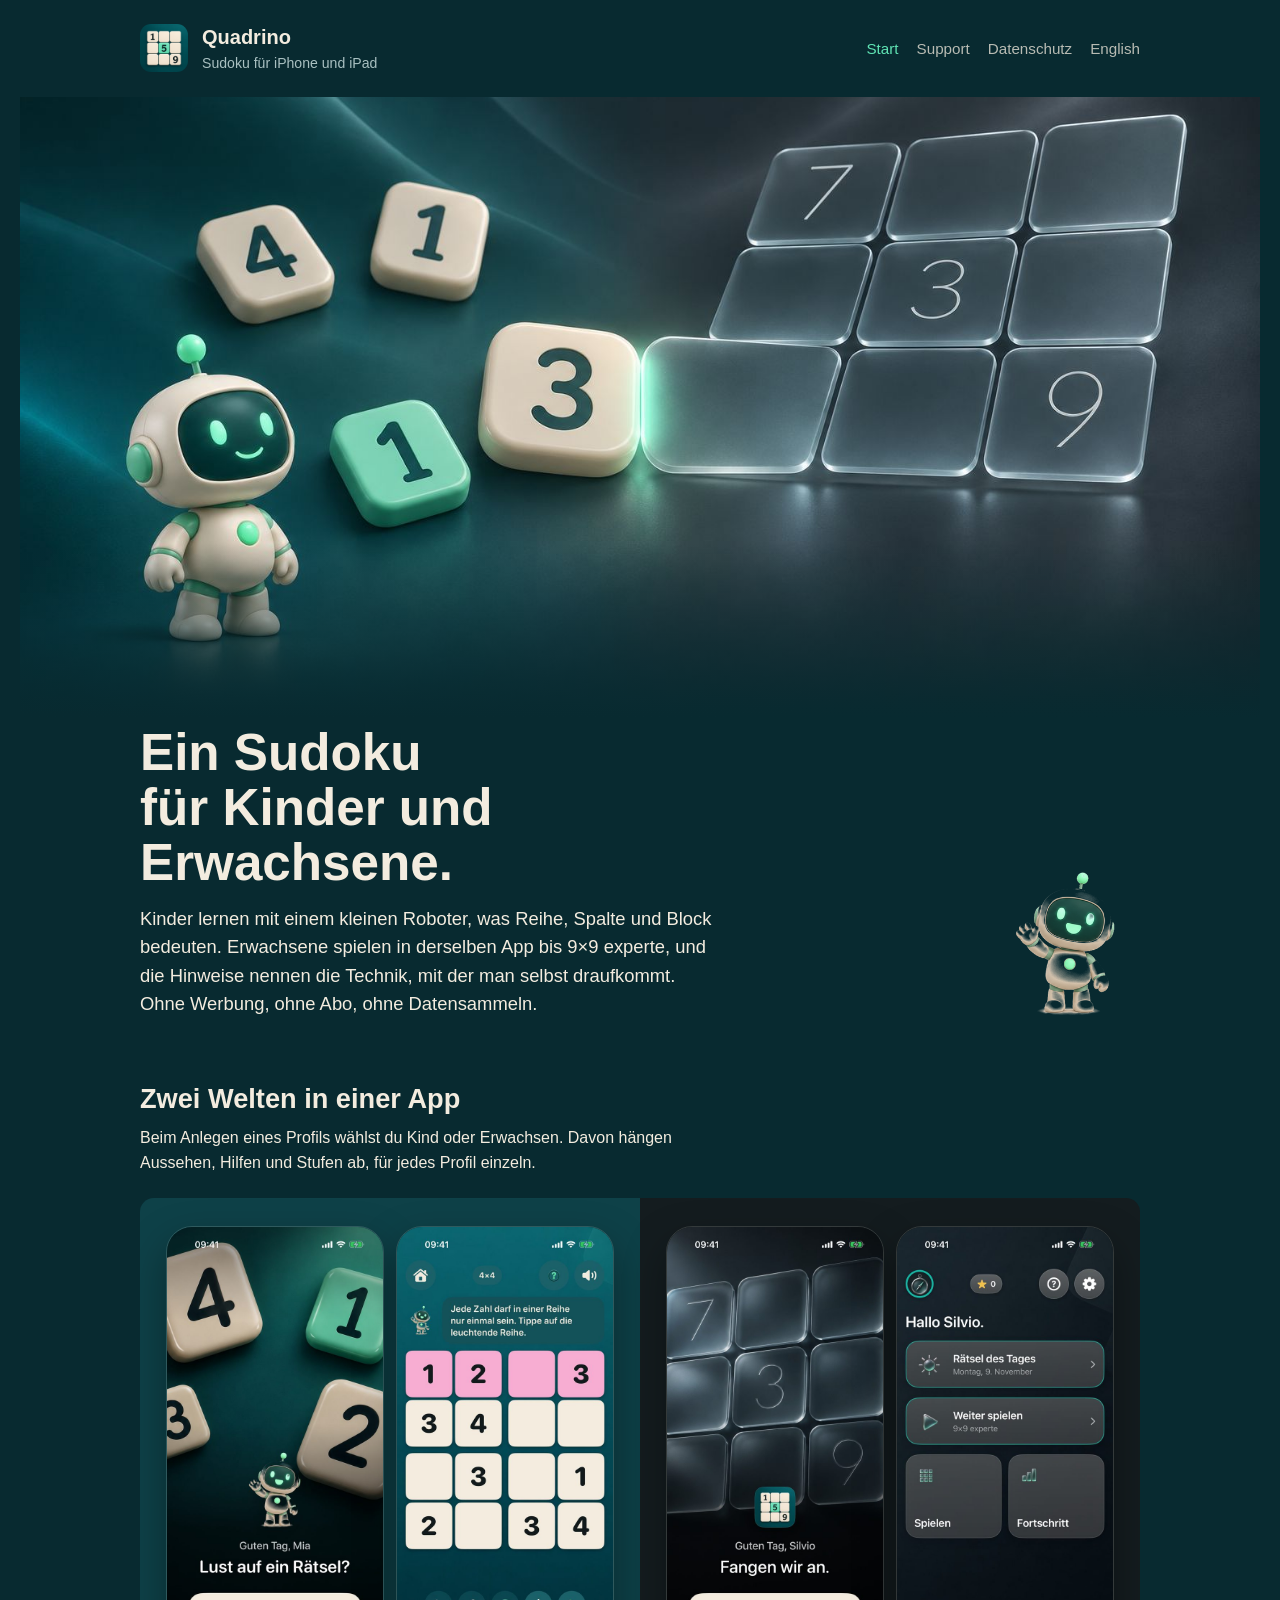
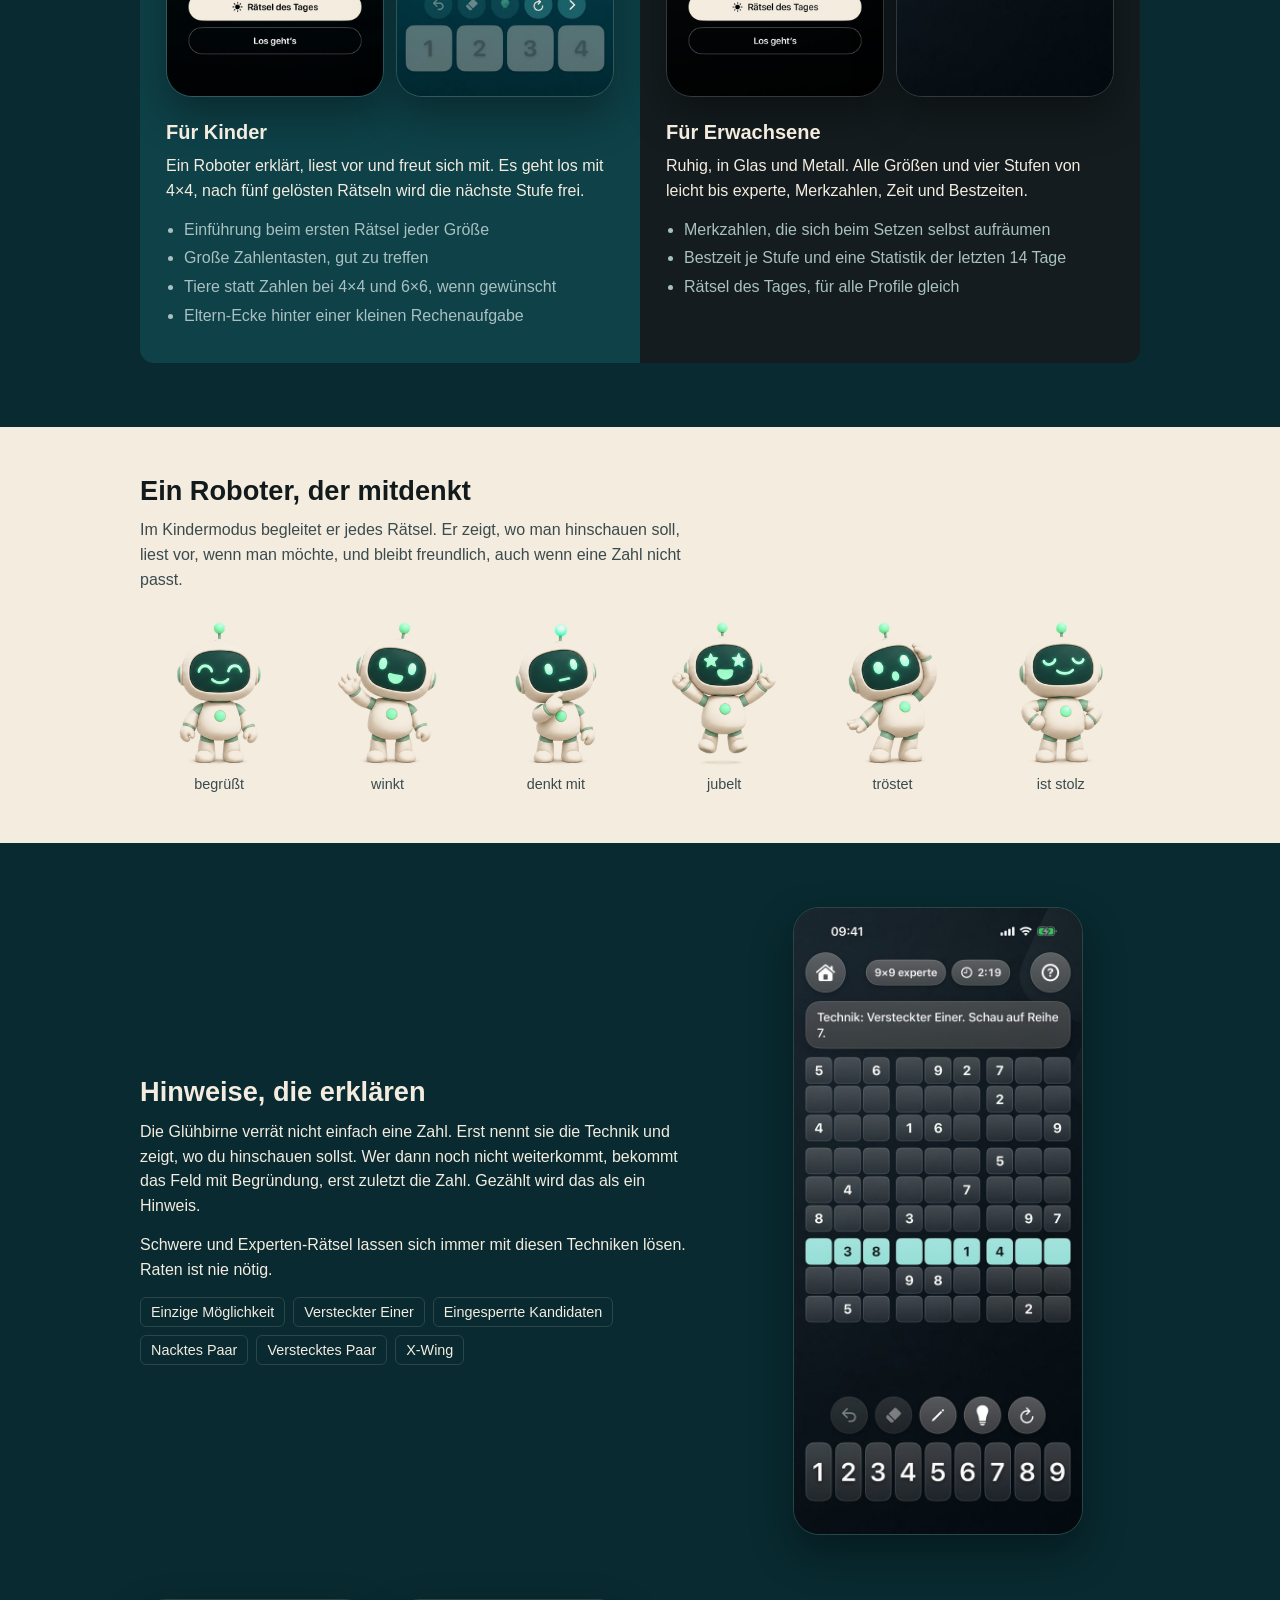
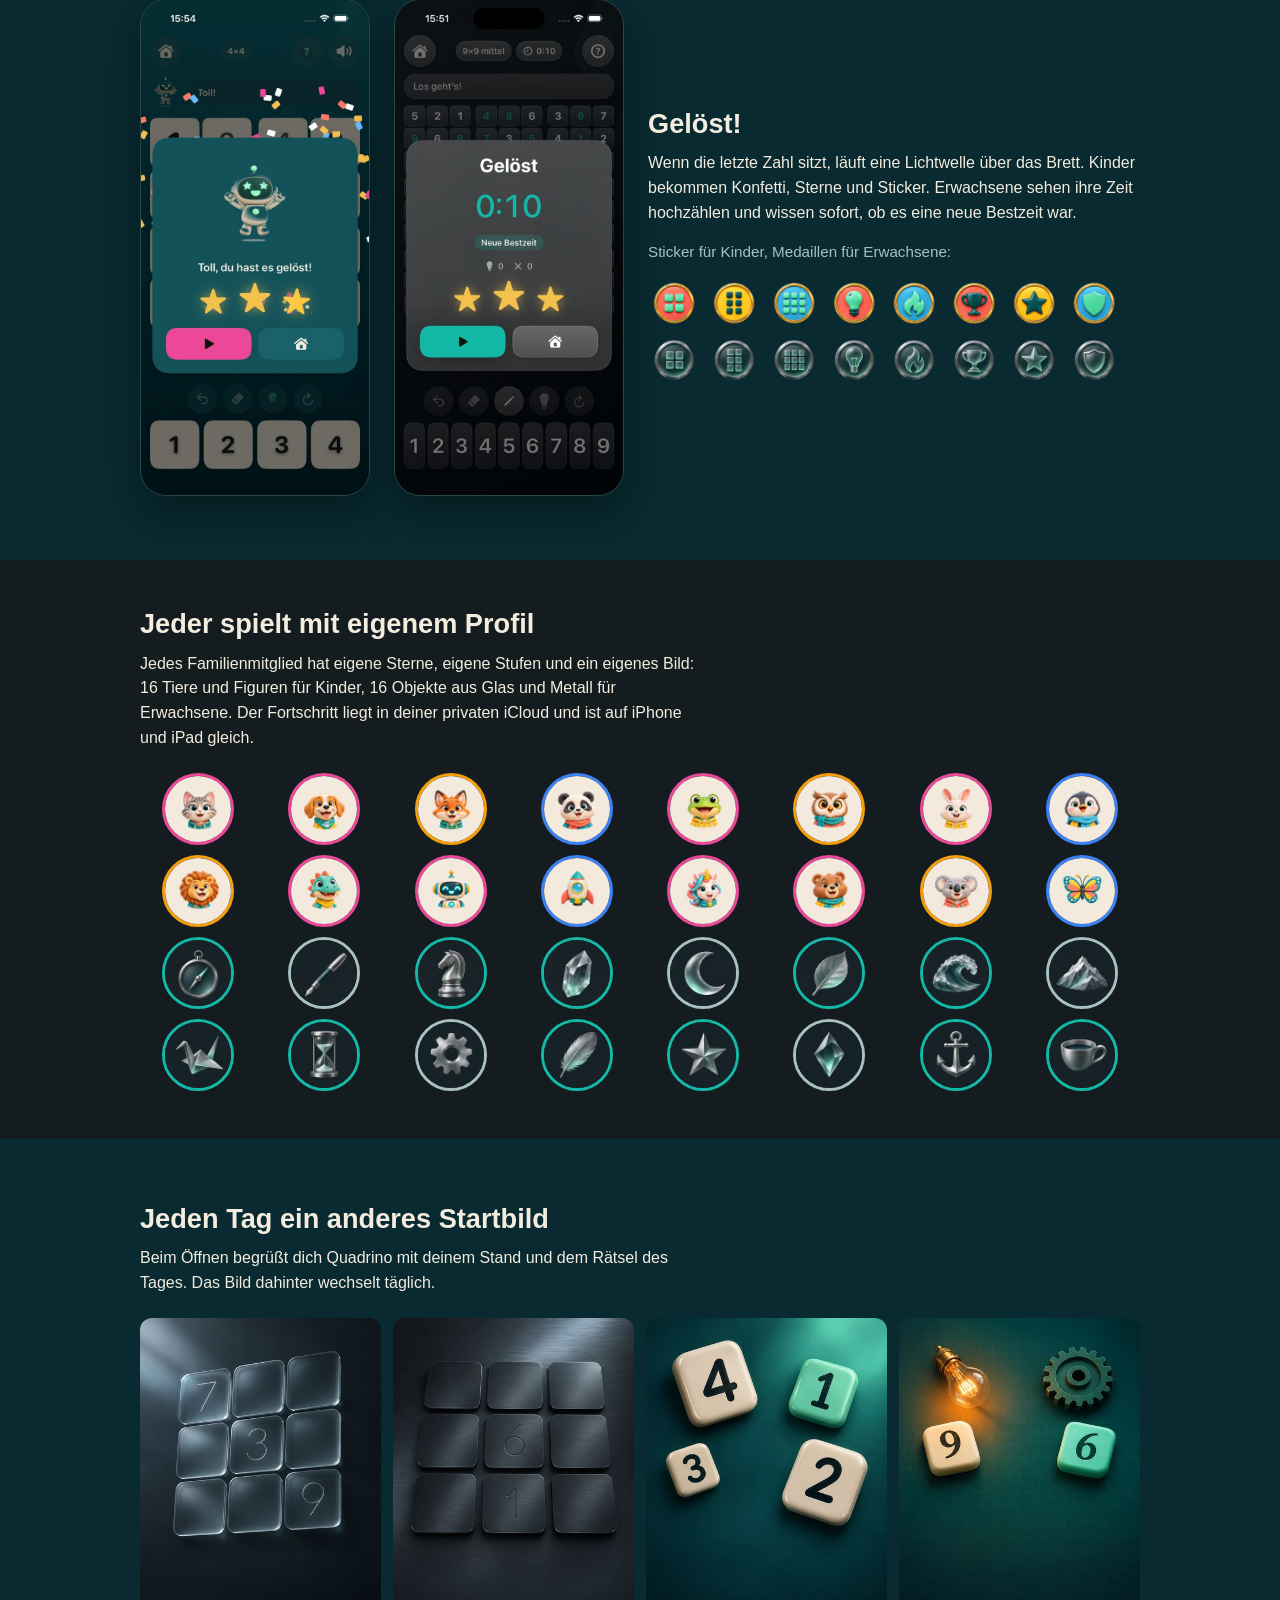
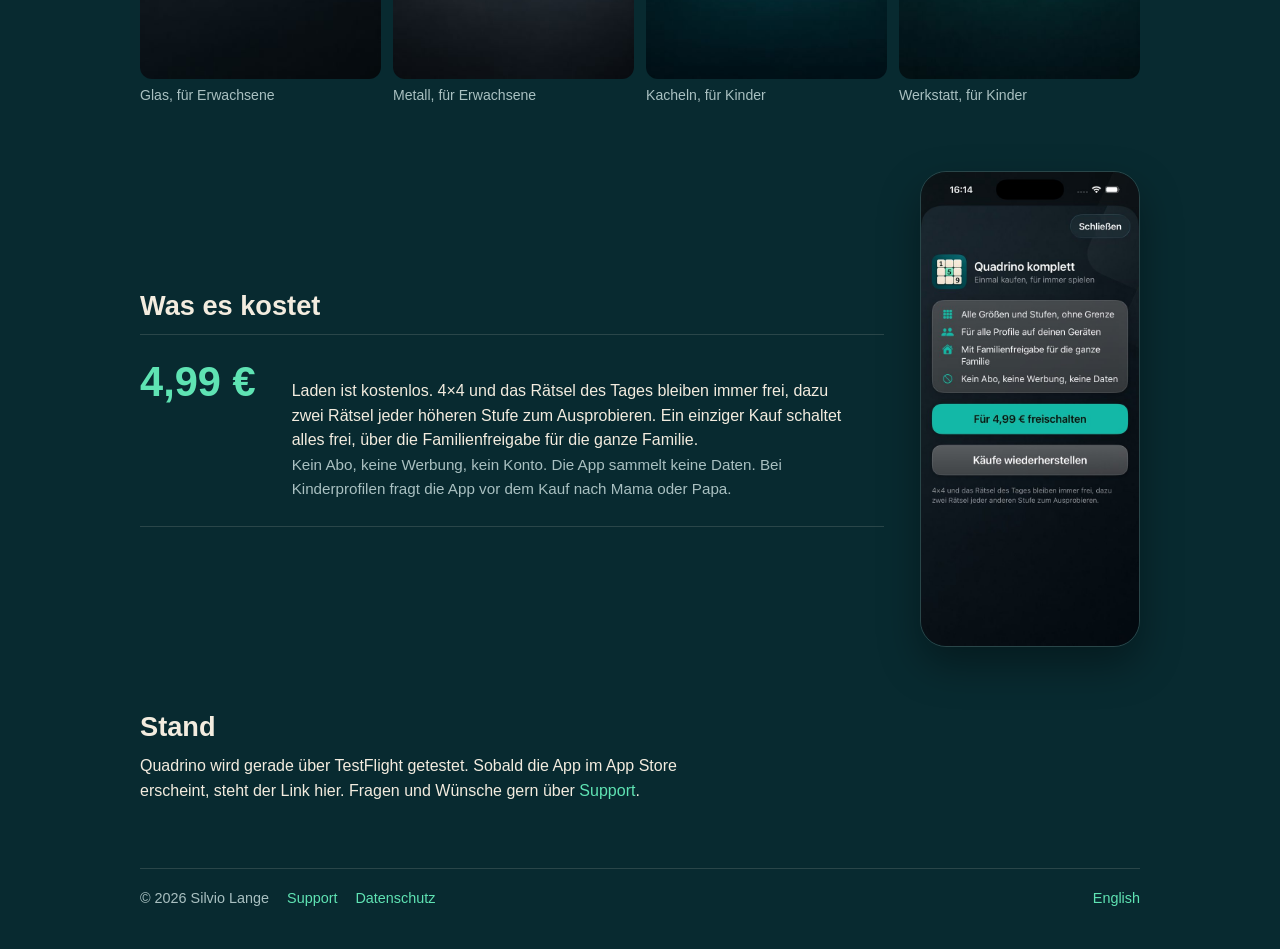
==== index.html @ 1cebb287 "Stylesheet mit Versionsnummer laden, damit kein alter Stand aus dem Zwischenspeicher kommt Co-Author" ====
<!doctype html>
<html lang="de">
<head>
<meta charset="utf-8">
<meta name="viewport" content="width=device-width, initial-scale=1, viewport-fit=cover">
<title>Quadrino Sudoku</title>
<meta name="description" content="Quadrino ist ein Sudoku für iPhone und iPad, in dem Kinder und Erwachsene spielen: für Kinder mit Roboter und Stufen von 4×4 bis 9×9, für Erwachsene in Glas und Metall mit Hinweisen, die die Lösungstechnik nennen. Ohne Werbung, ohne Abo.">
<meta property="og:title" content="Quadrino Sudoku">
<meta property="og:description" content="Ein Sudoku für Kinder und Erwachsene. Ohne Werbung, ohne Konto, ohne Abo.">
<meta property="og:image" content="https://slange-a11y.github.io/quadrino/img/teaser.jpg">
<meta property="og:type" content="website">
<link rel="icon" href="icon.png">
<link rel="stylesheet" href="style.css?v=202611091656">
</head>
<body>
<div class="wrap">
  <header class="top">
    <img src="icon.png" alt="">
    <div>
      <div class="name">Quadrino</div>
      <div class="sub">Sudoku für iPhone und iPad</div>
    </div>
    <nav class="menu">
      <a class="active" href="./">Start</a>
      <a href="support.html">Support</a>
      <a href="datenschutz.html">Datenschutz</a>
      <a href="en/">English</a>
    </nav>
  </header>
</div>

<div class="hero">
  <img src="img/banner.jpg" srcset="img/banner-768.jpg 768w, img/banner.jpg 1536w" sizes="(max-width: 800px) 100vw, 1240px" alt="Cremefarbene Spielkacheln und ein kleiner Roboter links, ein Raster aus Glaskacheln rechts">
</div>

<div class="wrap">
  <div class="intro intro-zeile">
    <div>
      <h1>Ein Sudoku für Kinder und Erwachsene.</h1>
      <p>Kinder lernen mit einem kleinen Roboter, was Reihe, Spalte und Block bedeuten. Erwachsene spielen in derselben App bis 9×9 experte, und die Hinweise nennen die Technik, mit der man selbst draufkommt. Ohne Werbung, ohne Abo, ohne Datensammeln.</p>
    </div>
    <img src="img/roboter/wave.png" alt="Der Roboter winkt">
  </div>

  <section>
    <h2>Zwei Welten in einer App</h2>
    <p>Beim Anlegen eines Profils wählst du Kind oder Erwachsen. Davon hängen Aussehen, Hilfen und Stufen ab, für jedes Profil einzeln.</p>
    <div class="welten">
      <div class="welt kind">
        <div class="phones">
          <img class="phone" src="img/kind-begruessung.jpg" alt="Begrüßung im Kindermodus mit Roboter" loading="lazy">
          <img class="phone" src="img/kind-spiel.jpg" alt="4×4-Rätsel mit Einführung durch den Roboter" loading="lazy">
        </div>
        <h3>Für Kinder</h3>
        <p>Ein Roboter erklärt, liest vor und freut sich mit. Es geht los mit 4×4, nach fünf gelösten Rätseln wird die nächste Stufe frei.</p>
        <ul>
          <li>Einführung beim ersten Rätsel jeder Größe</li>
          <li>Große Zahlentasten, gut zu treffen</li>
          <li>Tiere statt Zahlen bei 4×4 und 6×6, wenn gewünscht</li>
          <li>Eltern-Ecke hinter einer kleinen Rechenaufgabe</li>
        </ul>
      </div>
      <div class="welt erw">
        <div class="phones">
          <img class="phone" src="img/erw-begruessung.jpg" alt="Begrüßung im Erwachsenenmodus mit Glaskacheln" loading="lazy">
          <img class="phone" src="img/erw-start.jpg" alt="Startseite für Erwachsene mit Rätsel des Tages" loading="lazy">
        </div>
        <h3>Für Erwachsene</h3>
        <p>Ruhig, in Glas und Metall. Alle Größen und vier Stufen von leicht bis experte, Merkzahlen, Zeit und Bestzeiten.</p>
        <ul>
          <li>Merkzahlen, die sich beim Setzen selbst aufräumen</li>
          <li>Bestzeit je Stufe und eine Statistik der letzten 14 Tage</li>
          <li>Rätsel des Tages, für alle Profile gleich</li>
        </ul>
      </div>
    </div>
  </section>
</div>

<div class="band creme">
  <div class="wrap">
    <section>
      <h2>Ein Roboter, der mitdenkt</h2>
      <p>Im Kindermodus begleitet er jedes Rätsel. Er zeigt, wo man hinschauen soll, liest vor, wenn man möchte, und bleibt freundlich, auch wenn eine Zahl nicht passt.</p>
      <div class="roboter">
        <figure><img src="img/roboter/happy.png" alt="" loading="lazy"><figcaption>begrüßt</figcaption></figure>
        <figure><img src="img/roboter/wave.png" alt="" loading="lazy"><figcaption>winkt</figcaption></figure>
        <figure><img src="img/roboter/think.png" alt="" loading="lazy"><figcaption>denkt mit</figcaption></figure>
        <figure><img src="img/roboter/cheer.png" alt="" loading="lazy"><figcaption>jubelt</figcaption></figure>
        <figure><img src="img/roboter/oops.png" alt="" loading="lazy"><figcaption>tröstet</figcaption></figure>
        <figure><img src="img/roboter/proud.png" alt="" loading="lazy"><figcaption>ist stolz</figcaption></figure>
      </div>
    </section>
  </div>
</div>

<div class="wrap">
  <section>
    <div class="split">
      <div>
        <h2>Hinweise, die erklären</h2>
        <p>Die Glühbirne verrät nicht einfach eine Zahl. Erst nennt sie die Technik und zeigt, wo du hinschauen sollst. Wer dann noch nicht weiterkommt, bekommt das Feld mit Begründung, erst zuletzt die Zahl. Gezählt wird das als ein Hinweis.</p>
        <p>Schwere und Experten-Rätsel lassen sich immer mit diesen Techniken lösen. Raten ist nie nötig.</p>
        <ul class="techniken">
          <li>Einzige Möglichkeit</li>
          <li>Versteckter Einer</li>
          <li>Eingesperrte Kandidaten</li>
          <li>Nacktes Paar</li>
          <li>Verstecktes Paar</li>
          <li>X-Wing</li>
        </ul>
      </div>
      <div><img class="phone" src="img/erw-hinweis.jpg" alt="9×9-Rätsel, der Hinweis nennt die Technik Versteckter Einer und hebt Reihe 7 hervor" loading="lazy"></div>
    </div>
  </section>

  <section>
    <div class="gewinn">
      <img class="phone" src="img/kind-gewonnen.jpg" alt="Gewinnmoment für Kinder mit Konfetti und drei Sternen" loading="lazy">
      <img class="phone" src="img/erw-gewonnen.jpg" alt="Gewinnmoment für Erwachsene mit Zeit und neuer Bestzeit" loading="lazy">
      <div>
        <h2>Gelöst!</h2>
        <p>Wenn die letzte Zahl sitzt, läuft eine Lichtwelle über das Brett. Kinder bekommen Konfetti, Sterne und Sticker. Erwachsene sehen ihre Zeit hochzählen und wissen sofort, ob es eine neue Bestzeit war.</p>
        <p class="note">Sticker für Kinder, Medaillen für Erwachsene:</p>
        <div class="medaillen">
          <img src="img/medaille/K-first4.png" alt="" loading="lazy">
          <img src="img/medaille/K-first6.png" alt="" loading="lazy">
          <img src="img/medaille/K-first9.png" alt="" loading="lazy">
          <img src="img/medaille/K-nohint5.png" alt="" loading="lazy">
          <img src="img/medaille/K-streak3.png" alt="" loading="lazy">
          <img src="img/medaille/K-solved10.png" alt="" loading="lazy">
          <img src="img/medaille/K-stars25.png" alt="" loading="lazy">
          <img src="img/medaille/K-perfect.png" alt="" loading="lazy">
        </div>
        <div class="medaillen erw">
          <img src="img/medaille/E-first4.png" alt="" loading="lazy">
          <img src="img/medaille/E-first6.png" alt="" loading="lazy">
          <img src="img/medaille/E-first9.png" alt="" loading="lazy">
          <img src="img/medaille/E-nohint5.png" alt="" loading="lazy">
          <img src="img/medaille/E-streak3.png" alt="" loading="lazy">
          <img src="img/medaille/E-solved10.png" alt="" loading="lazy">
          <img src="img/medaille/E-stars25.png" alt="" loading="lazy">
          <img src="img/medaille/E-perfect.png" alt="" loading="lazy">
        </div>
      </div>
    </div>
  </section>
</div>

<div class="band graphit">
  <div class="wrap">
    <section>
      <h2>Jeder spielt mit eigenem Profil</h2>
      <p>Jedes Familienmitglied hat eigene Sterne, eigene Stufen und ein eigenes Bild: 16 Tiere und Figuren für Kinder, 16 Objekte aus Glas und Metall für Erwachsene. Der Fortschritt liegt in deiner privaten iCloud und ist auf iPhone und iPad gleich.</p>
      <div class="avatare">
        <img class="kind" src="img/avatar/katze.jpg" alt="" loading="lazy">
        <img class="kind" src="img/avatar/hund.jpg" alt="" loading="lazy">
        <img class="kind" src="img/avatar/fuchs.jpg" alt="" loading="lazy">
        <img class="kind" src="img/avatar/panda.jpg" alt="" loading="lazy">
        <img class="kind" src="img/avatar/frosch.jpg" alt="" loading="lazy">
        <img class="kind" src="img/avatar/eule.jpg" alt="" loading="lazy">
        <img class="kind" src="img/avatar/hase.jpg" alt="" loading="lazy">
        <img class="kind" src="img/avatar/pinguin.jpg" alt="" loading="lazy">
        <img class="kind" src="img/avatar/loewe.jpg" alt="" loading="lazy">
        <img class="kind" src="img/avatar/dino.jpg" alt="" loading="lazy">
        <img class="kind" src="img/avatar/roboter.jpg" alt="" loading="lazy">
        <img class="kind" src="img/avatar/rakete.jpg" alt="" loading="lazy">
        <img class="kind" src="img/avatar/einhorn.jpg" alt="" loading="lazy">
        <img class="kind" src="img/avatar/baer.jpg" alt="" loading="lazy">
        <img class="kind" src="img/avatar/koala.jpg" alt="" loading="lazy">
        <img class="kind" src="img/avatar/schmetterling.jpg" alt="" loading="lazy">
        <img class="erw" src="img/avatar/kompass.jpg" alt="" loading="lazy">
        <img class="erw" src="img/avatar/fueller.jpg" alt="" loading="lazy">
        <img class="erw" src="img/avatar/springer.jpg" alt="" loading="lazy">
        <img class="erw" src="img/avatar/kristall.jpg" alt="" loading="lazy">
        <img class="erw" src="img/avatar/mond.jpg" alt="" loading="lazy">
        <img class="erw" src="img/avatar/blatt.jpg" alt="" loading="lazy">
        <img class="erw" src="img/avatar/welle.jpg" alt="" loading="lazy">
        <img class="erw" src="img/avatar/berg.jpg" alt="" loading="lazy">
        <img class="erw" src="img/avatar/kranich.jpg" alt="" loading="lazy">
        <img class="erw" src="img/avatar/sanduhr.jpg" alt="" loading="lazy">
        <img class="erw" src="img/avatar/zahnrad.jpg" alt="" loading="lazy">
        <img class="erw" src="img/avatar/feder.jpg" alt="" loading="lazy">
        <img class="erw" src="img/avatar/stern.jpg" alt="" loading="lazy">
        <img class="erw" src="img/avatar/raute.jpg" alt="" loading="lazy">
        <img class="erw" src="img/avatar/anker.jpg" alt="" loading="lazy">
        <img class="erw" src="img/avatar/tasse.jpg" alt="" loading="lazy">
      </div>
    </section>
  </div>
</div>

<div class="wrap">
  <section>
    <h2>Jeden Tag ein anderes Startbild</h2>
    <p>Beim Öffnen begrüßt dich Quadrino mit deinem Stand und dem Rätsel des Tages. Das Bild dahinter wechselt täglich.</p>
    <div class="motive">
      <figure><img src="img/motiv/glas.jpg" alt="" loading="lazy"><figcaption>Glas, für Erwachsene</figcaption></figure>
      <figure><img src="img/motiv/metall.jpg" alt="" loading="lazy"><figcaption>Metall, für Erwachsene</figcaption></figure>
      <figure><img src="img/motiv/kacheln.jpg" alt="" loading="lazy"><figcaption>Kacheln, für Kinder</figcaption></figure>
      <figure><img src="img/motiv/werkstatt.jpg" alt="" loading="lazy"><figcaption>Werkstatt, für Kinder</figcaption></figure>
    </div>
  </section>

  <section>
    <div class="preis-zeile">
      <div>
        <h2>Was es kostet</h2>
        <div class="preis">
          <div class="betrag">4,99 €</div>
          <div>
            <p>Laden ist kostenlos. 4×4 und das Rätsel des Tages bleiben immer frei, dazu zwei Rätsel jeder höheren Stufe zum Ausprobieren. Ein einziger Kauf schaltet alles frei, über die Familienfreigabe für die ganze Familie.</p>
            <p class="note">Kein Abo, keine Werbung, kein Konto. Die App sammelt keine Daten. Bei Kinderprofilen fragt die App vor dem Kauf nach Mama oder Papa.</p>
          </div>
        </div>
      </div>
      <img class="phone" src="img/kaufseite.jpg" alt="Kaufseite „Quadrino komplett“ mit Preis" loading="lazy">
    </div>
  </section>

  <section class="narrow">
    <h2>Stand</h2>
    <p>Quadrino wird gerade über TestFlight getestet. Sobald die App im App Store erscheint, steht der Link hier. Fragen und Wünsche gern über <a href="support.html">Support</a>.</p>
  </section>

  <footer>
    <span>© 2026 Silvio Lange</span>
    <a href="support.html">Support</a>
    <a href="datenschutz.html">Datenschutz</a>
    <a class="lang" href="en/">English</a>
  </footer>
</div>
</body>
</html>
---- style.css ----
/* Farben aus dem App-Icon: Petrol, Creme, Mint. Graphit für die Erwachsenenwelt. */
:root {
  --petrol: #0e4148;
  --petrol-deep: #082a30;
  --graphit: #141c1f;
  --cream: #f3ecdf;
  --mint: #5fe3b3;
  --ink: #121a1c;
  --muted: #a9c0c1;
  --line: rgba(243, 236, 223, .14);
  --gap-s: 10px;
  --gap-m: 22px;
  --gap-l: 64px;
}
* { box-sizing: border-box; }
html, body { margin: 0; padding: 0; }
body {
  font-family: -apple-system, BlinkMacSystemFont, "SF Pro Text", "Helvetica Neue", Helvetica, Arial, sans-serif;
  background: var(--petrol-deep);
  color: var(--cream);
  line-height: 1.55;
  -webkit-font-smoothing: antialiased;
}
a { color: var(--mint); text-decoration: none; }
a:hover { text-decoration: underline; }
a:focus-visible { outline: 2px solid var(--mint); outline-offset: 3px; border-radius: 4px; }

.wrap {
  max-width: 1040px; margin: 0 auto;
  padding-left: max(20px, env(safe-area-inset-left, 0px));
  padding-right: max(20px, env(safe-area-inset-right, 0px));
}
.narrow { max-width: 760px; }

/* Kopf */
header.top { display: flex; align-items: center; gap: 14px; padding-block: 22px; flex-wrap: wrap; }
header.top img { width: 48px; height: 48px; border-radius: 11px; }
header.top .name { font-size: 1.25rem; font-weight: 700; }
header.top .sub { color: var(--muted); font-size: .88rem; }
nav.menu { display: flex; flex-wrap: wrap; gap: 6px 18px; margin-left: auto; font-size: .95rem; }
nav.menu a { color: var(--cream); opacity: .75; }
nav.menu a.active, nav.menu a:hover { opacity: 1; color: var(--mint); text-decoration: none; }

/* Bühne oben: das Bild trägt allein, die Schrift steht darunter und überdeckt nichts */
.hero { position: relative; margin: 0 auto; max-width: 1240px; }
.hero img { display: block; width: 100%; height: auto; max-height: 620px; object-fit: cover; object-position: 50% 35%; }
.hero::after {
  content: ""; position: absolute; left: 0; right: 0; bottom: 0; height: 28%;
  background: linear-gradient(to bottom, rgba(8, 42, 48, 0), var(--petrol-deep));
  pointer-events: none;
}
.intro { padding-block: 8px 0; }
.intro h1 { font-size: clamp(2rem, 4.6vw, 3.2rem); line-height: 1.08; margin: 0 0 14px; max-width: 18ch; text-wrap: balance; }
.intro p { margin: 0; font-size: 1.15rem; max-width: 56ch; }

h2 { font-size: 1.7rem; line-height: 1.15; margin: 0 0 12px; text-wrap: balance; }
h3 { font-size: 1.05rem; margin: 22px 0 6px; }
p { margin: 0 0 14px; max-width: 64ch; }
.note { color: var(--muted); font-size: .95rem; }

section { padding-block: var(--gap-l) 0; }

/* Zwei Welten: links Kinder auf Petrol, rechts Erwachsene auf Graphit */
.welten { display: grid; grid-template-columns: 1fr 1fr; gap: 0; border-radius: 14px; overflow: hidden; margin-top: var(--gap-m); }
.welt { padding: 28px 26px 30px; min-width: 0; }
.welt.kind { background: var(--petrol); }
.welt.erw { background: var(--graphit); }
.welt h3 { margin-top: 0; font-size: 1.25rem; }
.welt ul { margin: 10px 0 0; padding-left: 18px; color: var(--muted); }
.welt li { margin: 4px 0; }
.phones { display: flex; gap: 12px; margin-bottom: 20px; }
.phones img { width: calc(50% - 6px); max-width: 220px; }

.phone {
  display: block; height: auto; border-radius: 26px;
  border: 1px solid var(--line);
  box-shadow: 0 18px 40px rgba(0, 0, 0, .35);
}

/* Bild und Text nebeneinander, mal links, mal rechts */
.split { display: grid; grid-template-columns: 1.15fr .85fr; gap: 48px; align-items: center; }
.split.links { grid-template-columns: .85fr 1.15fr; }
.split > div { min-width: 0; }
.split .phone { width: 100%; max-width: 290px; margin-inline: auto; }
.techniken { margin: 14px 0 0; padding: 0; list-style: none; display: flex; flex-wrap: wrap; gap: 8px; }
.techniken li { border: 1px solid var(--line); border-radius: 6px; padding: 3px 10px; font-size: .9rem; color: var(--cream); }

.preis { border-top: 1px solid var(--line); border-bottom: 1px solid var(--line); padding-block: 26px; display: grid; grid-template-columns: auto 1fr; gap: 10px 36px; align-items: baseline; }
.preis .betrag { font-size: 2.6rem; font-weight: 700; color: var(--mint); font-variant-numeric: tabular-nums; line-height: 1; }
.preis p { margin: 0; }

.card { background: rgba(243, 236, 223, .05); border: 1px solid var(--line); border-radius: 10px; padding: 20px 22px; margin: 18px 0; }

footer { margin-top: var(--gap-l); padding-block: 18px 40px; border-top: 1px solid var(--line); color: var(--muted); font-size: .9rem; display: flex; flex-wrap: wrap; gap: 8px 18px; }
.lang { margin-left: auto; }

/* Unterseiten (Support, Datenschutz) */
.page h1 { font-size: 2rem; line-height: 1.15; margin: 28px 0 12px; }
.page h2 { font-size: 1.25rem; margin: 34px 0 10px; }
p.lead { font-size: 1.12rem; }

@media (max-width: 820px) {
  .welten { grid-template-columns: 1fr; }
  .split, .split.links { grid-template-columns: 1fr; gap: 28px; }
  .split.links > div:first-child { order: 2; }
  .preis { grid-template-columns: 1fr; }
}
@media (max-width: 560px) {
  nav.menu { margin-left: 0; width: 100%; }
  .hero img { max-height: none; }
  .intro p { font-size: 1.02rem; }
}

/* ---------- Ausbau 09.11.2026: Bänder, Roboter, Gewinn, Profile, Motive ---------- */
.band { margin-top: var(--gap-l); padding-block: 48px; }
.band.creme { background: var(--cream); color: var(--ink); }
.band.creme p, .band.creme .note { color: #3b4a4c; }
.band.graphit { background: var(--graphit); }
.band section { padding-block: 0; }

.intro-zeile { display: grid; grid-template-columns: 1fr auto; gap: 28px; align-items: end; }
.intro-zeile img { width: 150px; height: auto; }

.roboter { display: grid; grid-template-columns: repeat(6, 1fr); gap: 10px; margin-top: 26px; }
.roboter figure { margin: 0; text-align: center; min-width: 0; }
.roboter img { width: 100%; max-width: 150px; height: auto; display: block; margin: 0 auto; }
.roboter figcaption { font-size: .9rem; color: #3b4a4c; margin-top: 4px; }

.gewinn { display: grid; grid-template-columns: auto auto 1fr; gap: 24px; align-items: center; }
.gewinn .phone { width: 230px; max-width: 100%; }
.gewinn > div { min-width: 0; }
.medaillen { display: flex; flex-wrap: wrap; gap: 8px; margin-top: 14px; }
.medaillen img { width: 52px; height: 52px; }
.medaillen.erw { margin-top: 6px; }

.avatare { display: grid; grid-template-columns: repeat(8, 1fr); gap: 10px; margin-top: 22px; }
.avatare img { width: 100%; max-width: 72px; aspect-ratio: 1; border-radius: 50%; display: block; margin: 0 auto; border: 3px solid var(--mint); }
.avatare img.kind { border-color: #ec4899; }
.avatare img.kind:nth-child(3n) { border-color: #f59e0b; }
.avatare img.kind:nth-child(4n) { border-color: #3b82f6; }
.avatare img.erw { border-color: #14b8a6; }
.avatare img.erw:nth-child(3n) { border-color: #a9c0c1; }

.motive { display: grid; grid-template-columns: repeat(4, 1fr); gap: 12px; margin-top: 22px; }
.motive figure { margin: 0; min-width: 0; }
.motive img { width: 100%; height: auto; border-radius: 12px; display: block; aspect-ratio: 2 / 3; object-fit: cover; object-position: 50% 20%; }
.motive figcaption { font-size: .88rem; color: var(--muted); margin-top: 6px; }

.preis-zeile { display: grid; grid-template-columns: 1fr 220px; gap: 36px; align-items: center; }
.preis-zeile .phone { width: 100%; }

@media (max-width: 820px) {
  .roboter { grid-template-columns: repeat(3, 1fr); row-gap: 18px; }
  .gewinn { grid-template-columns: 1fr 1fr; }
  .gewinn > div { grid-column: 1 / -1; }
  .gewinn .phone { width: 100%; }
  .avatare { grid-template-columns: repeat(6, 1fr); }
  .motive { grid-template-columns: repeat(2, 1fr); }
  .preis-zeile { grid-template-columns: 1fr; }
  .preis-zeile .phone { max-width: 240px; }
}
@media (max-width: 560px) {
  .intro-zeile { grid-template-columns: 1fr; }
  .intro-zeile img { width: 110px; }
  .avatare { grid-template-columns: repeat(4, 1fr); }
}
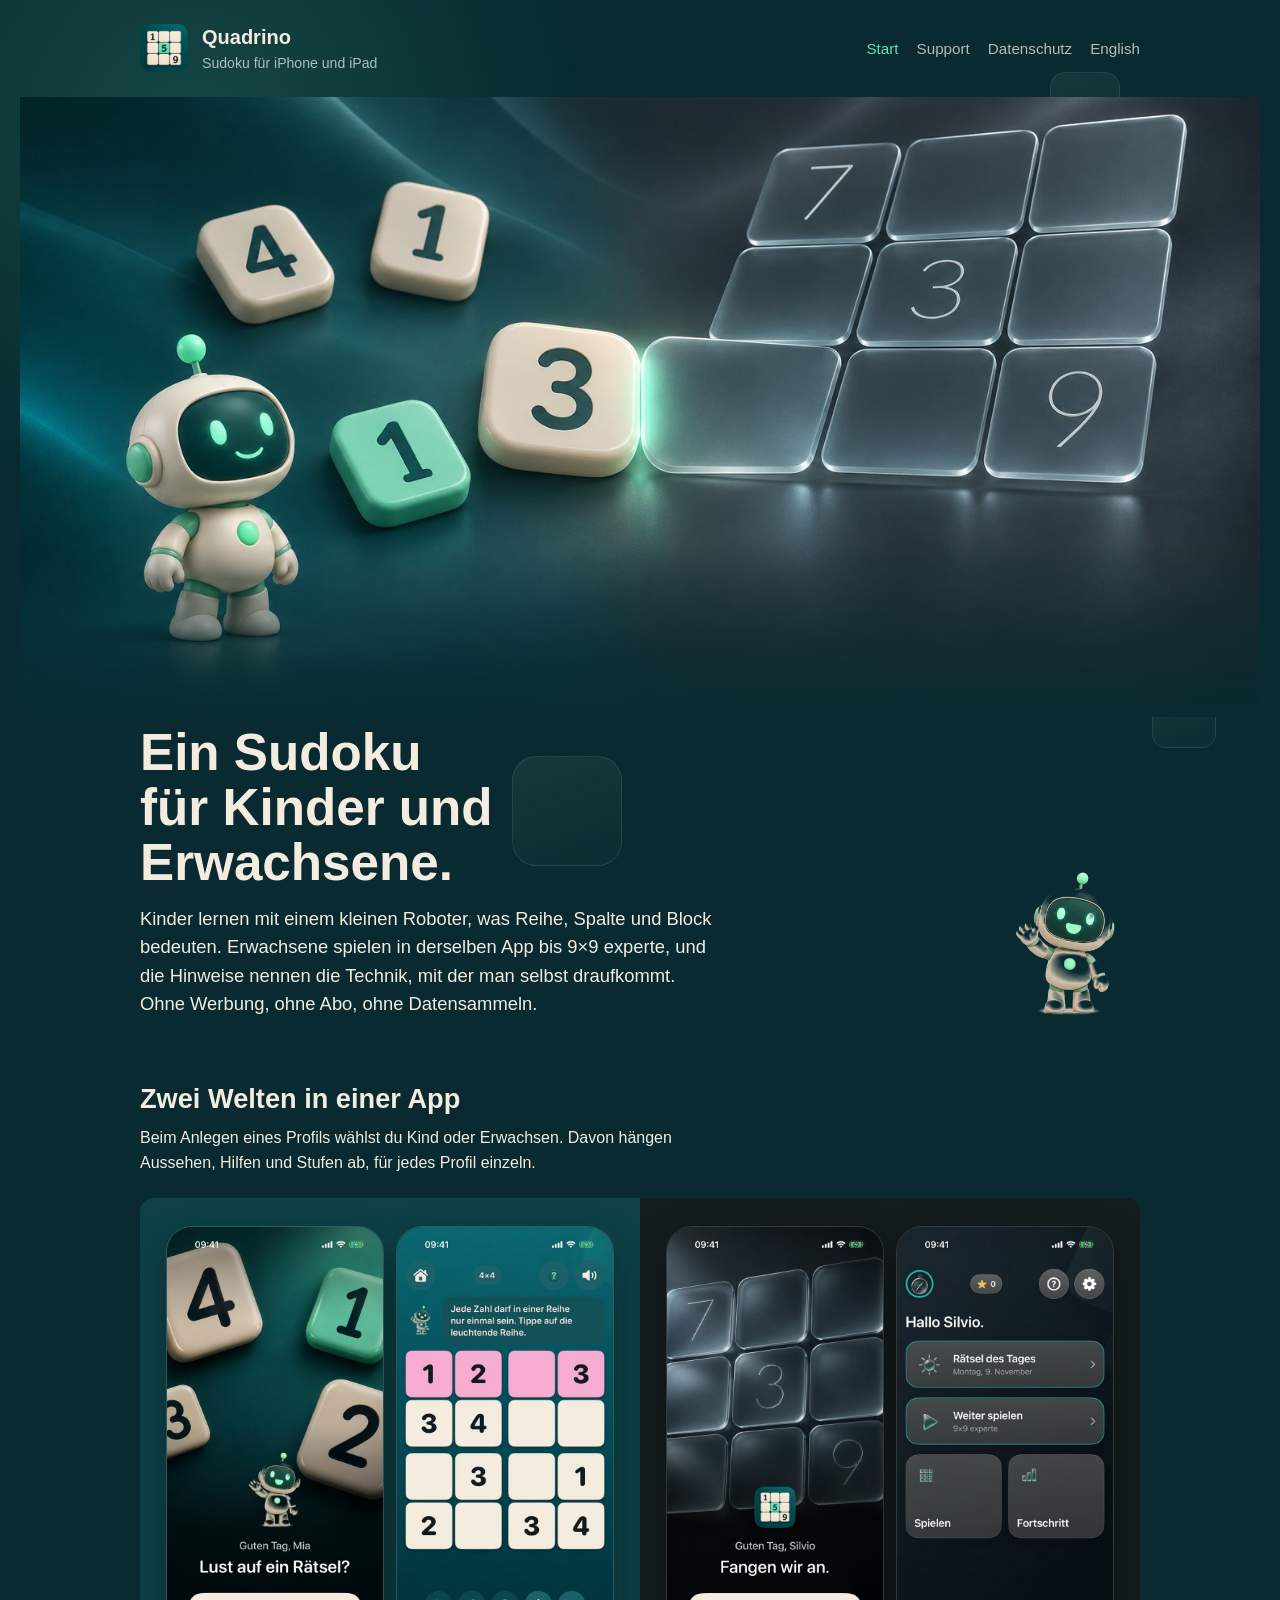
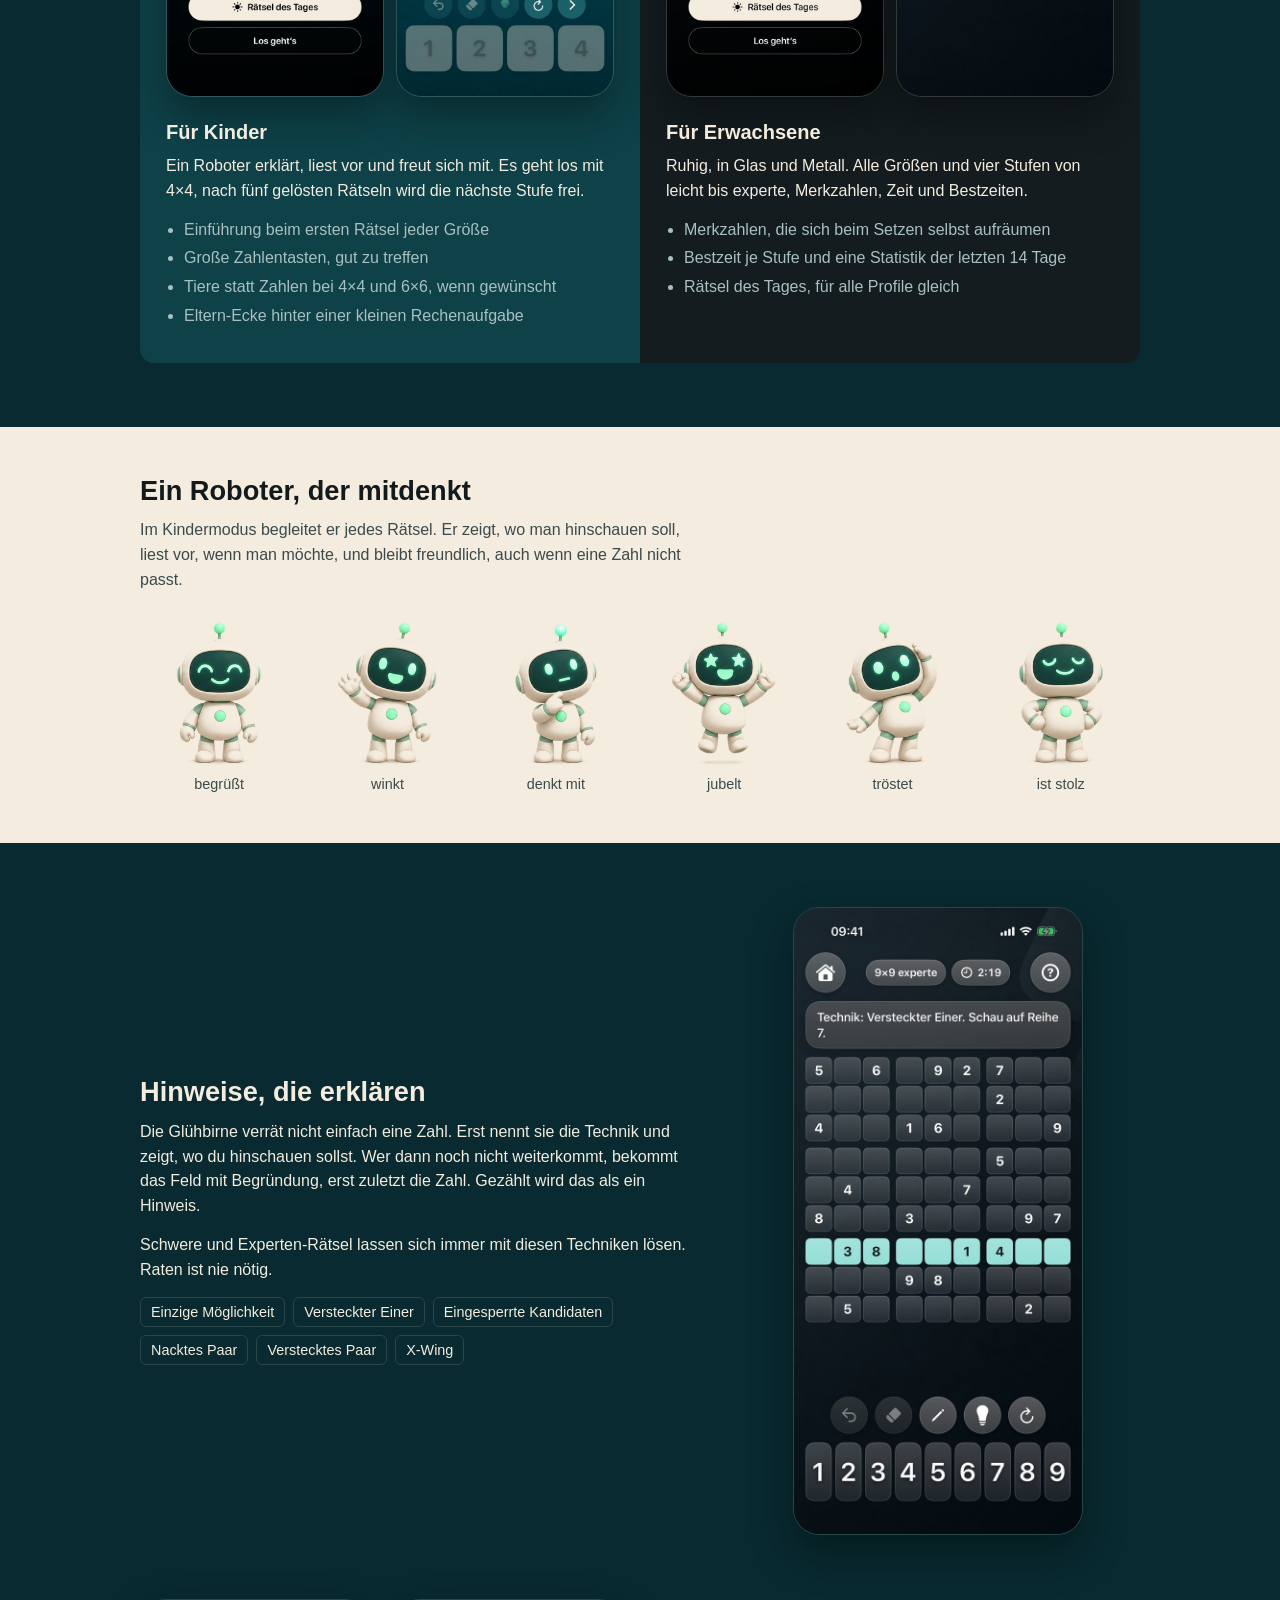
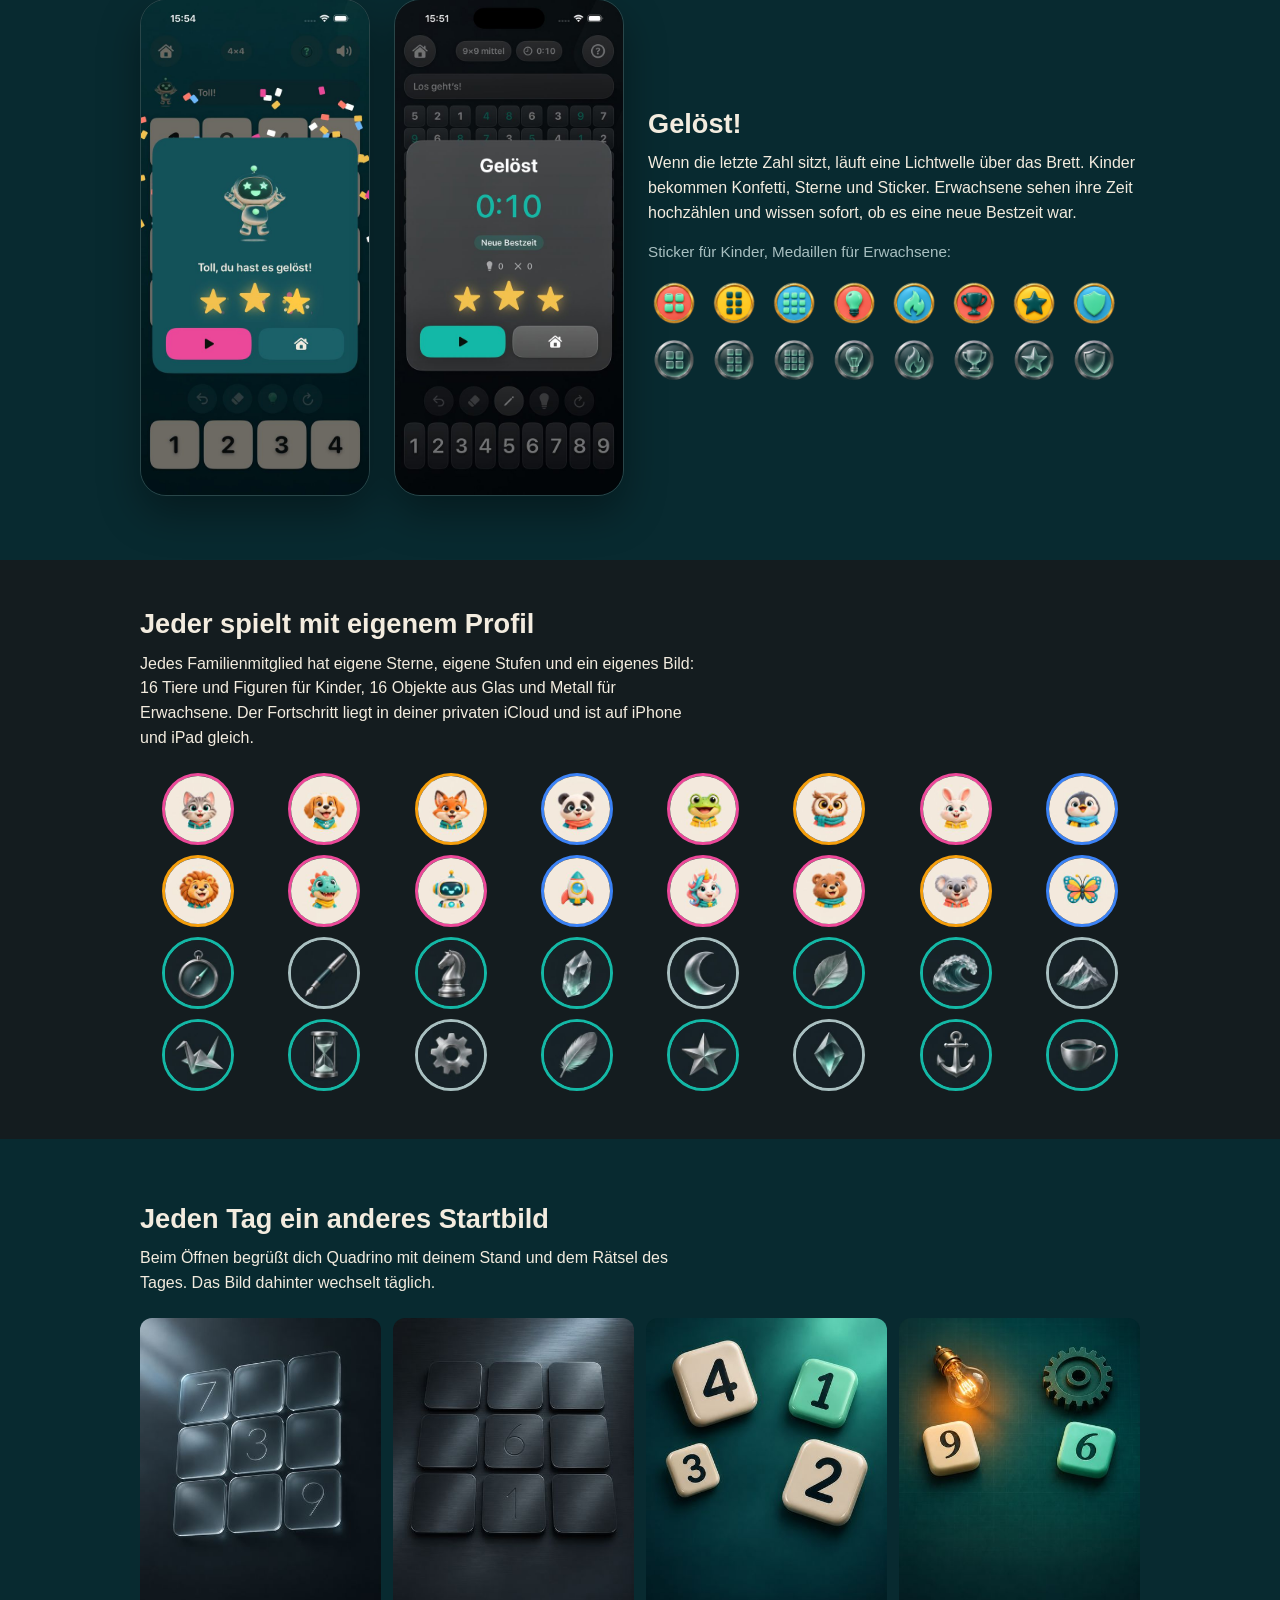
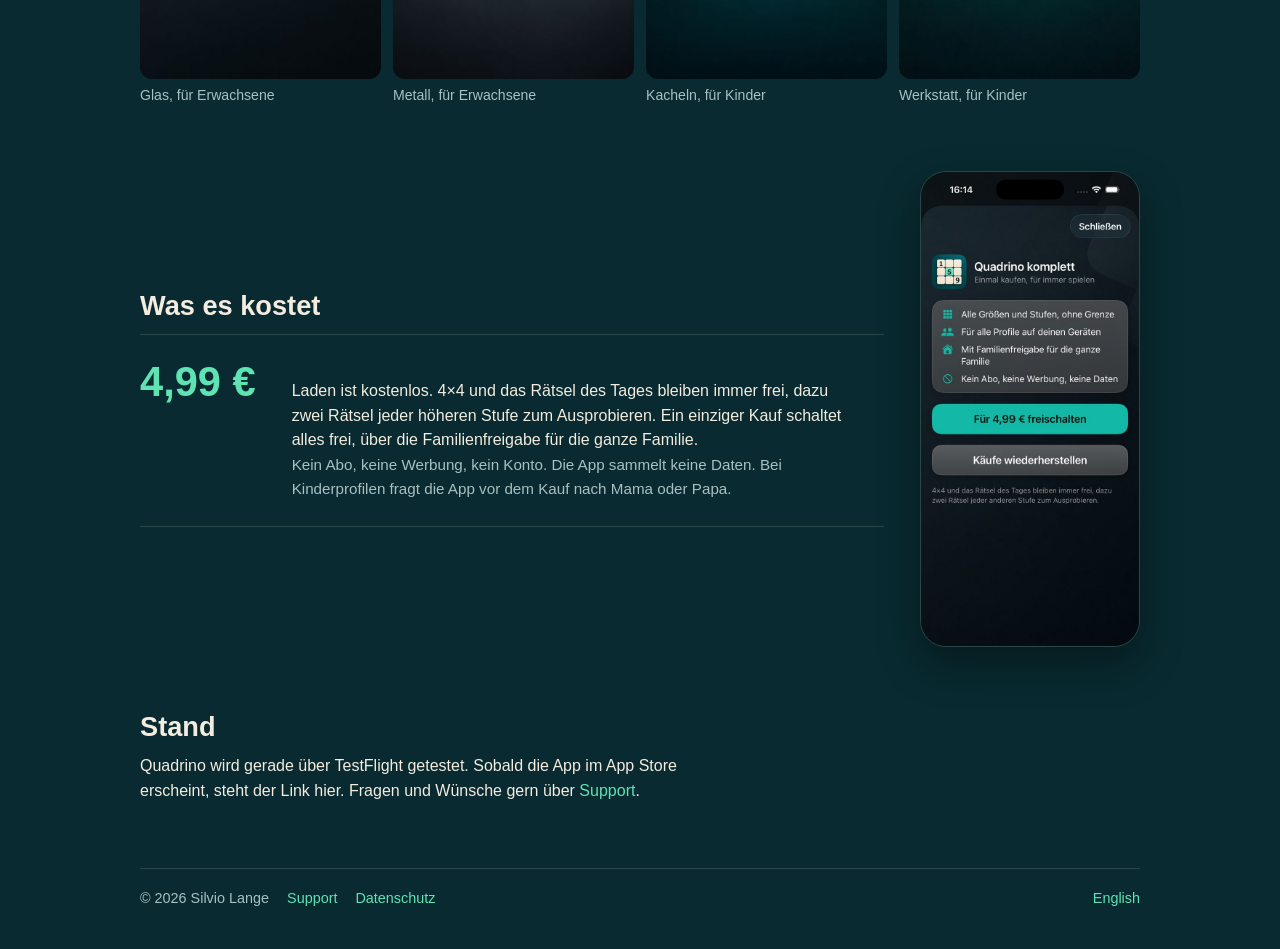
==== commit 846bc9c2: "Webseite animiert: treibende Glaskacheln, Lichtschein, Kamerafahrt, Roboter, Hereingleiten Alles abg" ====
--- a/index.html
+++ b/index.html
@@ -10,12 +10,21 @@
 <meta property="og:image" content="https://slange-a11y.github.io/quadrino/img/teaser.jpg">
 <meta property="og:type" content="website">
 <link rel="icon" href="icon.png">
-<link rel="stylesheet" href="style.css?v=202611091656">
+<link rel="stylesheet" href="style.css?v=202611091707">
 </head>
 <body>
+<div class="buehne" aria-hidden="true">
+  <i style="width:120px;height:120px;left:6%;top:12%;--d:46s;--x:60px;--y:80px;--r0:-8deg;--r1:10deg"></i>
+  <i style="width:70px;height:70px;left:82%;top:8%;--d:38s;--x:-50px;--y:90px;--r0:12deg;--r1:-6deg"></i>
+  <i style="width:160px;height:160px;left:70%;top:46%;--d:58s;--x:-80px;--y:-60px;--r0:6deg;--r1:-14deg"></i>
+  <i style="width:90px;height:90px;left:14%;top:62%;--d:52s;--x:70px;--y:-90px;--r0:-14deg;--r1:4deg"></i>
+  <i style="width:54px;height:54px;left:46%;top:30%;--d:34s;--x:40px;--y:60px;--r0:20deg;--r1:-10deg"></i>
+  <i style="width:110px;height:110px;left:40%;top:84%;--d:64s;--x:-60px;--y:-70px;--r0:-4deg;--r1:16deg"></i>
+  <i style="width:64px;height:64px;left:90%;top:76%;--d:44s;--x:-40px;--y:-50px;--r0:8deg;--r1:-12deg"></i>
+</div>
 <div class="wrap">
   <header class="top">
-    <img src="icon.png" alt="">
+    <img src="icon.png" width="48" height="48" alt="">
     <div>
       <div class="name">Quadrino</div>
       <div class="sub">Sudoku für iPhone und iPad</div>
@@ -30,7 +39,7 @@
 </div>
 
 <div class="hero">
-  <img src="img/banner.jpg" srcset="img/banner-768.jpg 768w, img/banner.jpg 1536w" sizes="(max-width: 800px) 100vw, 1240px" alt="Cremefarbene Spielkacheln und ein kleiner Roboter links, ein Raster aus Glaskacheln rechts">
+  <img src="img/banner.jpg" width="1536" height="1024" srcset="img/banner-768.jpg 768w, img/banner.jpg 1536w" sizes="(max-width: 800px) 100vw, 1240px" alt="Cremefarbene Spielkacheln und ein kleiner Roboter links, ein Raster aus Glaskacheln rechts">
 </div>
 
 <div class="wrap">
@@ -39,7 +48,7 @@
       <h1>Ein Sudoku für Kinder und Erwachsene.</h1>
       <p>Kinder lernen mit einem kleinen Roboter, was Reihe, Spalte und Block bedeuten. Erwachsene spielen in derselben App bis 9×9 experte, und die Hinweise nennen die Technik, mit der man selbst draufkommt. Ohne Werbung, ohne Abo, ohne Datensammeln.</p>
     </div>
-    <img src="img/roboter/wave.png" alt="Der Roboter winkt">
+    <img src="img/roboter/wave.png" width="150" height="150" alt="Der Roboter winkt">
   </div>
 
   <section>
@@ -48,8 +57,8 @@
     <div class="welten">
       <div class="welt kind">
         <div class="phones">
-          <img class="phone" src="img/kind-begruessung.jpg" alt="Begrüßung im Kindermodus mit Roboter" loading="lazy">
-          <img class="phone" src="img/kind-spiel.jpg" alt="4×4-Rätsel mit Einführung durch den Roboter" loading="lazy">
+          <img class="phone" width="230" height="500" src="img/kind-begruessung.jpg" alt="Begrüßung im Kindermodus mit Roboter" loading="lazy">
+          <img class="phone" width="230" height="500" src="img/kind-spiel.jpg" alt="4×4-Rätsel mit Einführung durch den Roboter" loading="lazy">
         </div>
         <h3>Für Kinder</h3>
         <p>Ein Roboter erklärt, liest vor und freut sich mit. Es geht los mit 4×4, nach fünf gelösten Rätseln wird die nächste Stufe frei.</p>
@@ -62,8 +71,8 @@
       </div>
       <div class="welt erw">
         <div class="phones">
-          <img class="phone" src="img/erw-begruessung.jpg" alt="Begrüßung im Erwachsenenmodus mit Glaskacheln" loading="lazy">
-          <img class="phone" src="img/erw-start.jpg" alt="Startseite für Erwachsene mit Rätsel des Tages" loading="lazy">
+          <img class="phone" width="230" height="500" src="img/erw-begruessung.jpg" alt="Begrüßung im Erwachsenenmodus mit Glaskacheln" loading="lazy">
+          <img class="phone" width="230" height="500" src="img/erw-start.jpg" alt="Startseite für Erwachsene mit Rätsel des Tages" loading="lazy">
         </div>
         <h3>Für Erwachsene</h3>
         <p>Ruhig, in Glas und Metall. Alle Größen und vier Stufen von leicht bis experte, Merkzahlen, Zeit und Bestzeiten.</p>
@@ -83,12 +92,12 @@
       <h2>Ein Roboter, der mitdenkt</h2>
       <p>Im Kindermodus begleitet er jedes Rätsel. Er zeigt, wo man hinschauen soll, liest vor, wenn man möchte, und bleibt freundlich, auch wenn eine Zahl nicht passt.</p>
       <div class="roboter">
-        <figure><img src="img/roboter/happy.png" alt="" loading="lazy"><figcaption>begrüßt</figcaption></figure>
-        <figure><img src="img/roboter/wave.png" alt="" loading="lazy"><figcaption>winkt</figcaption></figure>
-        <figure><img src="img/roboter/think.png" alt="" loading="lazy"><figcaption>denkt mit</figcaption></figure>
-        <figure><img src="img/roboter/cheer.png" alt="" loading="lazy"><figcaption>jubelt</figcaption></figure>
-        <figure><img src="img/roboter/oops.png" alt="" loading="lazy"><figcaption>tröstet</figcaption></figure>
-        <figure><img src="img/roboter/proud.png" alt="" loading="lazy"><figcaption>ist stolz</figcaption></figure>
+        <figure><img src="img/roboter/happy.png" width="150" height="150" alt="" loading="lazy"><figcaption>begrüßt</figcaption></figure>
+        <figure><img src="img/roboter/wave.png" width="150" height="150" alt="" loading="lazy"><figcaption>winkt</figcaption></figure>
+        <figure><img src="img/roboter/think.png" width="150" height="150" alt="" loading="lazy"><figcaption>denkt mit</figcaption></figure>
+        <figure><img src="img/roboter/cheer.png" width="150" height="150" alt="" loading="lazy"><figcaption>jubelt</figcaption></figure>
+        <figure><img src="img/roboter/oops.png" width="150" height="150" alt="" loading="lazy"><figcaption>tröstet</figcaption></figure>
+        <figure><img src="img/roboter/proud.png" width="150" height="150" alt="" loading="lazy"><figcaption>ist stolz</figcaption></figure>
       </div>
     </section>
   </div>
@@ -110,37 +119,37 @@
           <li>X-Wing</li>
         </ul>
       </div>
-      <div><img class="phone" src="img/erw-hinweis.jpg" alt="9×9-Rätsel, der Hinweis nennt die Technik Versteckter Einer und hebt Reihe 7 hervor" loading="lazy"></div>
+      <div><img class="phone" width="230" height="500" src="img/erw-hinweis.jpg" alt="9×9-Rätsel, der Hinweis nennt die Technik Versteckter Einer und hebt Reihe 7 hervor" loading="lazy"></div>
     </div>
   </section>
 
   <section>
     <div class="gewinn">
-      <img class="phone" src="img/kind-gewonnen.jpg" alt="Gewinnmoment für Kinder mit Konfetti und drei Sternen" loading="lazy">
-      <img class="phone" src="img/erw-gewonnen.jpg" alt="Gewinnmoment für Erwachsene mit Zeit und neuer Bestzeit" loading="lazy">
+      <img class="phone" width="230" height="500" src="img/kind-gewonnen.jpg" alt="Gewinnmoment für Kinder mit Konfetti und drei Sternen" loading="lazy">
+      <img class="phone" width="230" height="500" src="img/erw-gewonnen.jpg" alt="Gewinnmoment für Erwachsene mit Zeit und neuer Bestzeit" loading="lazy">
       <div>
         <h2>Gelöst!</h2>
         <p>Wenn die letzte Zahl sitzt, läuft eine Lichtwelle über das Brett. Kinder bekommen Konfetti, Sterne und Sticker. Erwachsene sehen ihre Zeit hochzählen und wissen sofort, ob es eine neue Bestzeit war.</p>
         <p class="note">Sticker für Kinder, Medaillen für Erwachsene:</p>
         <div class="medaillen">
-          <img src="img/medaille/K-first4.png" alt="" loading="lazy">
-          <img src="img/medaille/K-first6.png" alt="" loading="lazy">
-          <img src="img/medaille/K-first9.png" alt="" loading="lazy">
-          <img src="img/medaille/K-nohint5.png" alt="" loading="lazy">
-          <img src="img/medaille/K-streak3.png" alt="" loading="lazy">
-          <img src="img/medaille/K-solved10.png" alt="" loading="lazy">
-          <img src="img/medaille/K-stars25.png" alt="" loading="lazy">
-          <img src="img/medaille/K-perfect.png" alt="" loading="lazy">
+          <img src="img/medaille/K-first4.png" width="52" height="52" alt="" loading="lazy">
+          <img src="img/medaille/K-first6.png" width="52" height="52" alt="" loading="lazy">
+          <img src="img/medaille/K-first9.png" width="52" height="52" alt="" loading="lazy">
+          <img src="img/medaille/K-nohint5.png" width="52" height="52" alt="" loading="lazy">
+          <img src="img/medaille/K-streak3.png" width="52" height="52" alt="" loading="lazy">
+          <img src="img/medaille/K-solved10.png" width="52" height="52" alt="" loading="lazy">
+          <img src="img/medaille/K-stars25.png" width="52" height="52" alt="" loading="lazy">
+          <img src="img/medaille/K-perfect.png" width="52" height="52" alt="" loading="lazy">
         </div>
         <div class="medaillen erw">
-          <img src="img/medaille/E-first4.png" alt="" loading="lazy">
-          <img src="img/medaille/E-first6.png" alt="" loading="lazy">
-          <img src="img/medaille/E-first9.png" alt="" loading="lazy">
-          <img src="img/medaille/E-nohint5.png" alt="" loading="lazy">
-          <img src="img/medaille/E-streak3.png" alt="" loading="lazy">
-          <img src="img/medaille/E-solved10.png" alt="" loading="lazy">
-          <img src="img/medaille/E-stars25.png" alt="" loading="lazy">
-          <img src="img/medaille/E-perfect.png" alt="" loading="lazy">
+          <img src="img/medaille/E-first4.png" width="52" height="52" alt="" loading="lazy">
+          <img src="img/medaille/E-first6.png" width="52" height="52" alt="" loading="lazy">
+          <img src="img/medaille/E-first9.png" width="52" height="52" alt="" loading="lazy">
+          <img src="img/medaille/E-nohint5.png" width="52" height="52" alt="" loading="lazy">
+          <img src="img/medaille/E-streak3.png" width="52" height="52" alt="" loading="lazy">
+          <img src="img/medaille/E-solved10.png" width="52" height="52" alt="" loading="lazy">
+          <img src="img/medaille/E-stars25.png" width="52" height="52" alt="" loading="lazy">
+          <img src="img/medaille/E-perfect.png" width="52" height="52" alt="" loading="lazy">
         </div>
       </div>
     </div>
@@ -153,38 +162,38 @@
       <h2>Jeder spielt mit eigenem Profil</h2>
       <p>Jedes Familienmitglied hat eigene Sterne, eigene Stufen und ein eigenes Bild: 16 Tiere und Figuren für Kinder, 16 Objekte aus Glas und Metall für Erwachsene. Der Fortschritt liegt in deiner privaten iCloud und ist auf iPhone und iPad gleich.</p>
       <div class="avatare">
-        <img class="kind" src="img/avatar/katze.jpg" alt="" loading="lazy">
-        <img class="kind" src="img/avatar/hund.jpg" alt="" loading="lazy">
-        <img class="kind" src="img/avatar/fuchs.jpg" alt="" loading="lazy">
-        <img class="kind" src="img/avatar/panda.jpg" alt="" loading="lazy">
-        <img class="kind" src="img/avatar/frosch.jpg" alt="" loading="lazy">
-        <img class="kind" src="img/avatar/eule.jpg" alt="" loading="lazy">
-        <img class="kind" src="img/avatar/hase.jpg" alt="" loading="lazy">
-        <img class="kind" src="img/avatar/pinguin.jpg" alt="" loading="lazy">
-        <img class="kind" src="img/avatar/loewe.jpg" alt="" loading="lazy">
-        <img class="kind" src="img/avatar/dino.jpg" alt="" loading="lazy">
-        <img class="kind" src="img/avatar/roboter.jpg" alt="" loading="lazy">
-        <img class="kind" src="img/avatar/rakete.jpg" alt="" loading="lazy">
-        <img class="kind" src="img/avatar/einhorn.jpg" alt="" loading="lazy">
-        <img class="kind" src="img/avatar/baer.jpg" alt="" loading="lazy">
-        <img class="kind" src="img/avatar/koala.jpg" alt="" loading="lazy">
-        <img class="kind" src="img/avatar/schmetterling.jpg" alt="" loading="lazy">
-        <img class="erw" src="img/avatar/kompass.jpg" alt="" loading="lazy">
-        <img class="erw" src="img/avatar/fueller.jpg" alt="" loading="lazy">
-        <img class="erw" src="img/avatar/springer.jpg" alt="" loading="lazy">
-        <img class="erw" src="img/avatar/kristall.jpg" alt="" loading="lazy">
-        <img class="erw" src="img/avatar/mond.jpg" alt="" loading="lazy">
-        <img class="erw" src="img/avatar/blatt.jpg" alt="" loading="lazy">
-        <img class="erw" src="img/avatar/welle.jpg" alt="" loading="lazy">
-        <img class="erw" src="img/avatar/berg.jpg" alt="" loading="lazy">
-        <img class="erw" src="img/avatar/kranich.jpg" alt="" loading="lazy">
-        <img class="erw" src="img/avatar/sanduhr.jpg" alt="" loading="lazy">
-        <img class="erw" src="img/avatar/zahnrad.jpg" alt="" loading="lazy">
-        <img class="erw" src="img/avatar/feder.jpg" alt="" loading="lazy">
-        <img class="erw" src="img/avatar/stern.jpg" alt="" loading="lazy">
-        <img class="erw" src="img/avatar/raute.jpg" alt="" loading="lazy">
-        <img class="erw" src="img/avatar/anker.jpg" alt="" loading="lazy">
-        <img class="erw" src="img/avatar/tasse.jpg" alt="" loading="lazy">
+        <img class="kind" src="img/avatar/katze.jpg" width="72" height="72" alt="" loading="lazy">
+        <img class="kind" src="img/avatar/hund.jpg" width="72" height="72" alt="" loading="lazy">
+        <img class="kind" src="img/avatar/fuchs.jpg" width="72" height="72" alt="" loading="lazy">
+        <img class="kind" src="img/avatar/panda.jpg" width="72" height="72" alt="" loading="lazy">
+        <img class="kind" src="img/avatar/frosch.jpg" width="72" height="72" alt="" loading="lazy">
+        <img class="kind" src="img/avatar/eule.jpg" width="72" height="72" alt="" loading="lazy">
+        <img class="kind" src="img/avatar/hase.jpg" width="72" height="72" alt="" loading="lazy">
+        <img class="kind" src="img/avatar/pinguin.jpg" width="72" height="72" alt="" loading="lazy">
+        <img class="kind" src="img/avatar/loewe.jpg" width="72" height="72" alt="" loading="lazy">
+        <img class="kind" src="img/avatar/dino.jpg" width="72" height="72" alt="" loading="lazy">
+        <img class="kind" src="img/avatar/roboter.jpg" width="72" height="72" alt="" loading="lazy">
+        <img class="kind" src="img/avatar/rakete.jpg" width="72" height="72" alt="" loading="lazy">
+        <img class="kind" src="img/avatar/einhorn.jpg" width="72" height="72" alt="" loading="lazy">
+        <img class="kind" src="img/avatar/baer.jpg" width="72" height="72" alt="" loading="lazy">
+        <img class="kind" src="img/avatar/koala.jpg" width="72" height="72" alt="" loading="lazy">
+        <img class="kind" src="img/avatar/schmetterling.jpg" width="72" height="72" alt="" loading="lazy">
+        <img class="erw" src="img/avatar/kompass.jpg" width="72" height="72" alt="" loading="lazy">
+        <img class="erw" src="img/avatar/fueller.jpg" width="72" height="72" alt="" loading="lazy">
+        <img class="erw" src="img/avatar/springer.jpg" width="72" height="72" alt="" loading="lazy">
+        <img class="erw" src="img/avatar/kristall.jpg" width="72" height="72" alt="" loading="lazy">
+        <img class="erw" src="img/avatar/mond.jpg" width="72" height="72" alt="" loading="lazy">
+        <img class="erw" src="img/avatar/blatt.jpg" width="72" height="72" alt="" loading="lazy">
+        <img class="erw" src="img/avatar/welle.jpg" width="72" height="72" alt="" loading="lazy">
+        <img class="erw" src="img/avatar/berg.jpg" width="72" height="72" alt="" loading="lazy">
+        <img class="erw" src="img/avatar/kranich.jpg" width="72" height="72" alt="" loading="lazy">
+        <img class="erw" src="img/avatar/sanduhr.jpg" width="72" height="72" alt="" loading="lazy">
+        <img class="erw" src="img/avatar/zahnrad.jpg" width="72" height="72" alt="" loading="lazy">
+        <img class="erw" src="img/avatar/feder.jpg" width="72" height="72" alt="" loading="lazy">
+        <img class="erw" src="img/avatar/stern.jpg" width="72" height="72" alt="" loading="lazy">
+        <img class="erw" src="img/avatar/raute.jpg" width="72" height="72" alt="" loading="lazy">
+        <img class="erw" src="img/avatar/anker.jpg" width="72" height="72" alt="" loading="lazy">
+        <img class="erw" src="img/avatar/tasse.jpg" width="72" height="72" alt="" loading="lazy">
       </div>
     </section>
   </div>
@@ -195,10 +204,10 @@
     <h2>Jeden Tag ein anderes Startbild</h2>
     <p>Beim Öffnen begrüßt dich Quadrino mit deinem Stand und dem Rätsel des Tages. Das Bild dahinter wechselt täglich.</p>
     <div class="motive">
-      <figure><img src="img/motiv/glas.jpg" alt="" loading="lazy"><figcaption>Glas, für Erwachsene</figcaption></figure>
-      <figure><img src="img/motiv/metall.jpg" alt="" loading="lazy"><figcaption>Metall, für Erwachsene</figcaption></figure>
-      <figure><img src="img/motiv/kacheln.jpg" alt="" loading="lazy"><figcaption>Kacheln, für Kinder</figcaption></figure>
-      <figure><img src="img/motiv/werkstatt.jpg" alt="" loading="lazy"><figcaption>Werkstatt, für Kinder</figcaption></figure>
+      <figure><img src="img/motiv/glas.jpg" width="280" height="420" alt="" loading="lazy"><figcaption>Glas, für Erwachsene</figcaption></figure>
+      <figure><img src="img/motiv/metall.jpg" width="280" height="420" alt="" loading="lazy"><figcaption>Metall, für Erwachsene</figcaption></figure>
+      <figure><img src="img/motiv/kacheln.jpg" width="280" height="420" alt="" loading="lazy"><figcaption>Kacheln, für Kinder</figcaption></figure>
+      <figure><img src="img/motiv/werkstatt.jpg" width="280" height="420" alt="" loading="lazy"><figcaption>Werkstatt, für Kinder</figcaption></figure>
     </div>
   </section>
 
@@ -214,7 +223,7 @@
           </div>
         </div>
       </div>
-      <img class="phone" src="img/kaufseite.jpg" alt="Kaufseite „Quadrino komplett“ mit Preis" loading="lazy">
+      <img class="phone" width="230" height="500" src="img/kaufseite.jpg" alt="Kaufseite „Quadrino komplett“ mit Preis" loading="lazy">
     </div>
   </section>
 
@@ -230,5 +239,20 @@
     <a class="lang" href="en/">English</a>
   </footer>
 </div>
+<script>
+// Abschnitte gleiten beim Scrollen herein. Was beim Laden schon zu sehen ist, bleibt sofort stehen.
+(function () {
+  if (!("IntersectionObserver" in window) || matchMedia("(prefers-reduced-motion: reduce)").matches) return;
+  document.documentElement.classList.add("js");
+  var ziele = document.querySelectorAll("section, .band");
+  var io = new IntersectionObserver(function (es) {
+    es.forEach(function (e) { if (e.isIntersecting) { e.target.classList.add("da"); io.unobserve(e.target); } });
+  }, { rootMargin: "0px 0px -8% 0px" });
+  ziele.forEach(function (el) {
+    if (el.getBoundingClientRect().top < innerHeight) return;
+    el.classList.add("gleiten"); io.observe(el);
+  });
+})();
+</script>
 </body>
 </html>
--- a/style.css
+++ b/style.css
@@ -72,7 +72,7 @@
 .phones img { width: calc(50% - 6px); max-width: 220px; }
 
 .phone {
-  display: block; height: auto; border-radius: 26px;
+  display: block; height: auto; max-width: 100%; border-radius: 26px;
   border: 1px solid var(--line);
   box-shadow: 0 18px 40px rgba(0, 0, 0, .35);
 }
@@ -134,7 +134,7 @@
 .medaillen.erw { margin-top: 6px; }
 
 .avatare { display: grid; grid-template-columns: repeat(8, 1fr); gap: 10px; margin-top: 22px; }
-.avatare img { width: 100%; max-width: 72px; aspect-ratio: 1; border-radius: 50%; display: block; margin: 0 auto; border: 3px solid var(--mint); }
+.avatare img { width: 100%; max-width: 72px; height: auto; aspect-ratio: 1; border-radius: 50%; display: block; margin: 0 auto; border: 3px solid var(--mint); }
 .avatare img.kind { border-color: #ec4899; }
 .avatare img.kind:nth-child(3n) { border-color: #f59e0b; }
 .avatare img.kind:nth-child(4n) { border-color: #3b82f6; }
@@ -164,3 +164,50 @@
   .intro-zeile img { width: 110px; }
   .avatare { grid-template-columns: repeat(4, 1fr); }
 }
+
+/* ---------- Bewegung (09.11.2026): treibende Glaskacheln, Kamerafahrt, atmender Roboter ---------- */
+.buehne { position: fixed; inset: 0; z-index: -1; overflow: hidden; pointer-events: none; }
+.buehne::before {
+  content: ""; position: absolute; width: 70vmax; height: 70vmax; left: -20vmax; top: -25vmax;
+  background: radial-gradient(circle, rgba(95, 227, 179, .16) 0%, rgba(95, 227, 179, 0) 62%);
+  animation: schein 38s ease-in-out infinite alternate;
+}
+.buehne i {
+  position: absolute; display: block; border-radius: 22%;
+  border: 1px solid rgba(243, 236, 223, .10);
+  background: linear-gradient(160deg, rgba(243, 236, 223, .07), rgba(243, 236, 223, .015));
+  animation: treiben var(--d, 50s) ease-in-out infinite alternate;
+}
+@keyframes treiben {
+  from { transform: translate(0, 0) rotate(var(--r0, 0deg)); }
+  to   { transform: translate(var(--x, 40px), var(--y, -60px)) rotate(var(--r1, 12deg)); }
+}
+@keyframes schein {
+  from { transform: translate(0, 0); }
+  to   { transform: translate(60vw, 70vh); }
+}
+.hero { overflow: hidden; }
+.hero img { animation: fahrt 26s ease-in-out infinite alternate; transform-origin: 30% 60%; }
+@keyframes fahrt { from { transform: scale(1); } to { transform: scale(1.07) translate(-1%, -1%); } }
+.roboter img { animation: atmen 3.4s ease-in-out infinite; transform-origin: 50% 100%; }
+.roboter figure:nth-child(2) img { animation-delay: -.6s; }
+.roboter figure:nth-child(3) img { animation-delay: -1.2s; }
+.roboter figure:nth-child(4) img { animation: huepfen 1.6s ease-in-out infinite; }
+.roboter figure:nth-child(5) img { animation-delay: -1.8s; }
+.roboter figure:nth-child(6) img { animation-delay: -2.4s; }
+@keyframes atmen { 0%, 100% { transform: scale(1, 1) rotate(-.6deg); } 50% { transform: scale(1.01, 1.035) rotate(.6deg); } }
+@keyframes huepfen { 0%, 100% { transform: translateY(0) scale(1, 1); } 40% { transform: translateY(-10px) scale(.98, 1.03); } 60% { transform: translateY(0) scale(1.03, .97); } }
+.intro-zeile img { animation: winken 2.6s ease-in-out infinite; transform-origin: 50% 100%; }
+@keyframes winken { 0%, 100% { transform: rotate(-2deg); } 50% { transform: rotate(3deg) translateY(-3px); } }
+.gewinn .phone:first-child { animation: schweben 6s ease-in-out infinite; }
+.gewinn .phone:nth-child(2) { animation: schweben 6s ease-in-out -3s infinite; }
+@keyframes schweben { 0%, 100% { transform: translateY(0); } 50% { transform: translateY(-8px); } }
+.medaillen img, .avatare img { transition: transform .2s ease; }
+.medaillen img:hover, .avatare img:hover { transform: scale(1.1) rotate(-4deg); }
+/* Hereingleiten beim Scrollen: nur wenn das Skript läuft (.js) und das Element noch nicht sichtbar war */
+.js .gleiten { opacity: 0; transform: translateY(28px); transition: opacity .7s ease, transform .7s ease; }
+.js .gleiten.da { opacity: 1; transform: none; }
+@media (prefers-reduced-motion: reduce) {
+  .buehne::before, .buehne i, .hero img, .roboter img, .intro-zeile img, .gewinn .phone { animation: none !important; }
+  .js .gleiten { opacity: 1; transform: none; transition: none; }
+}
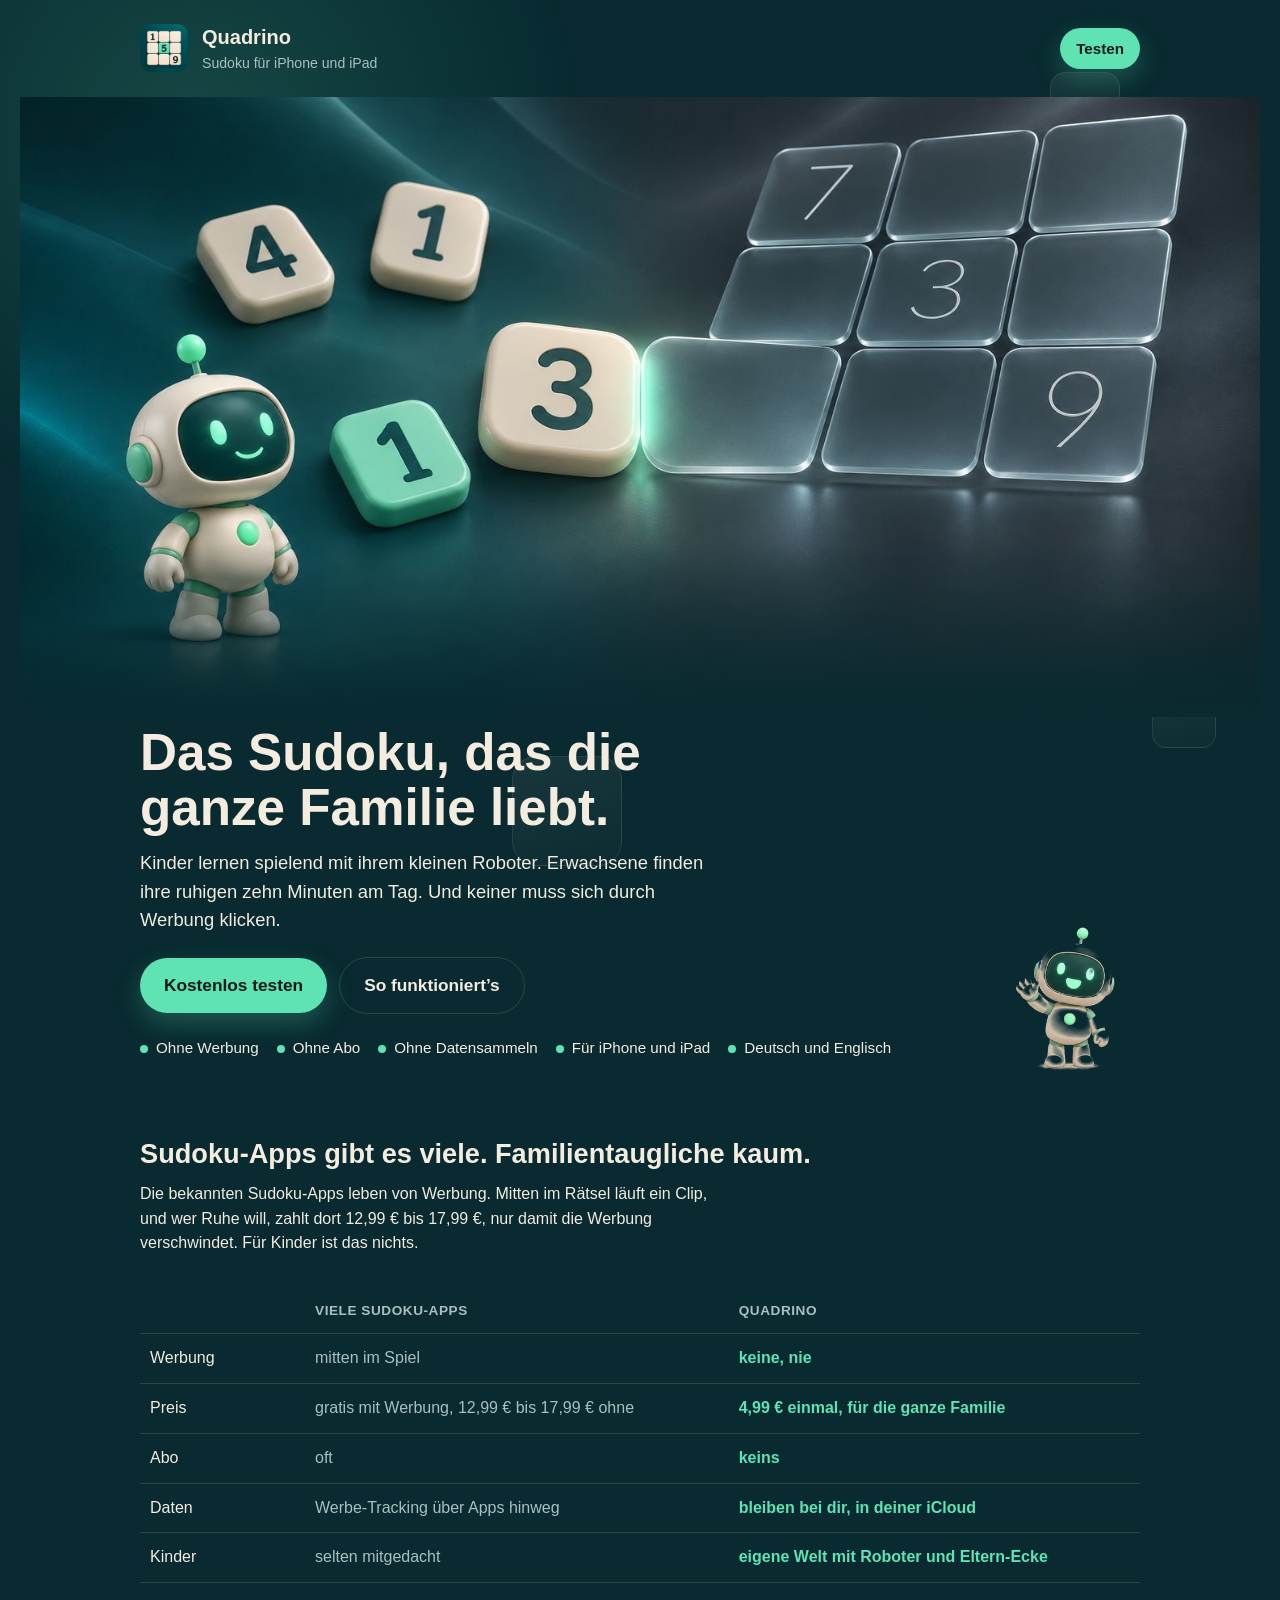
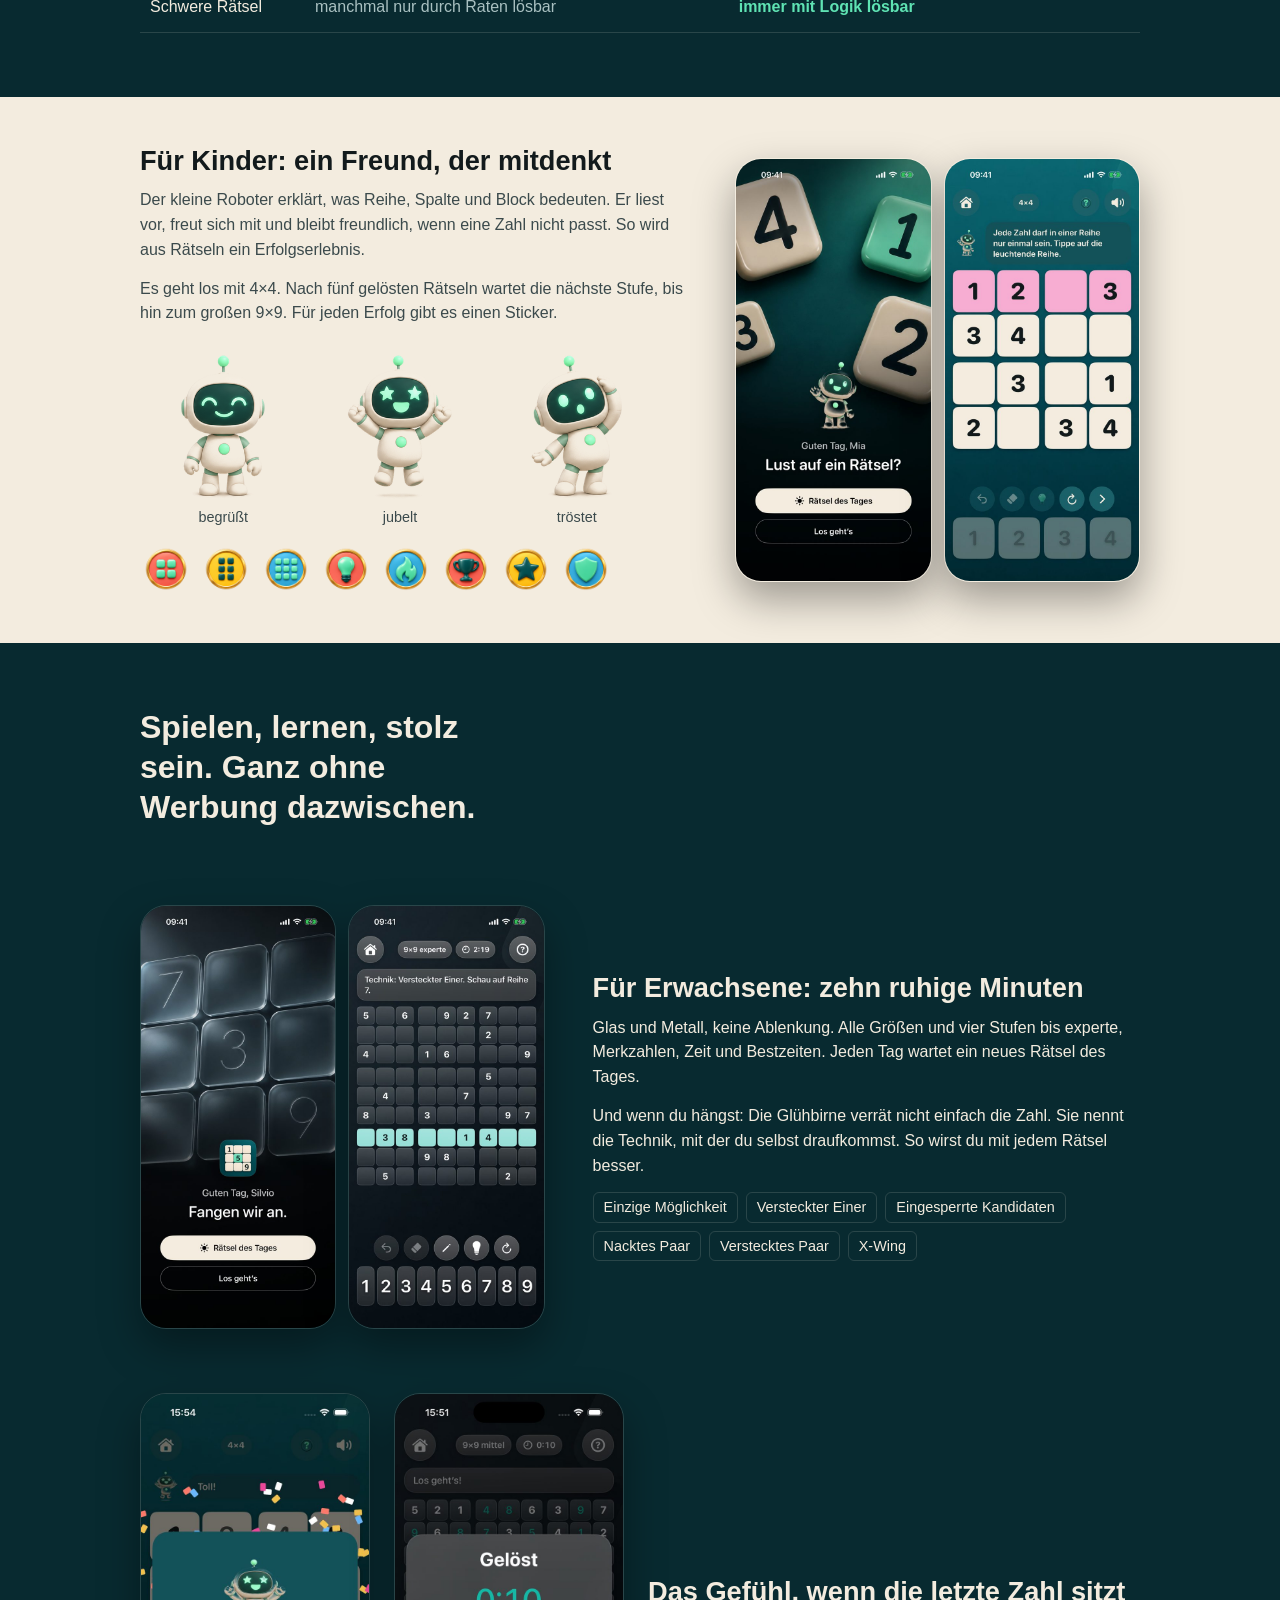
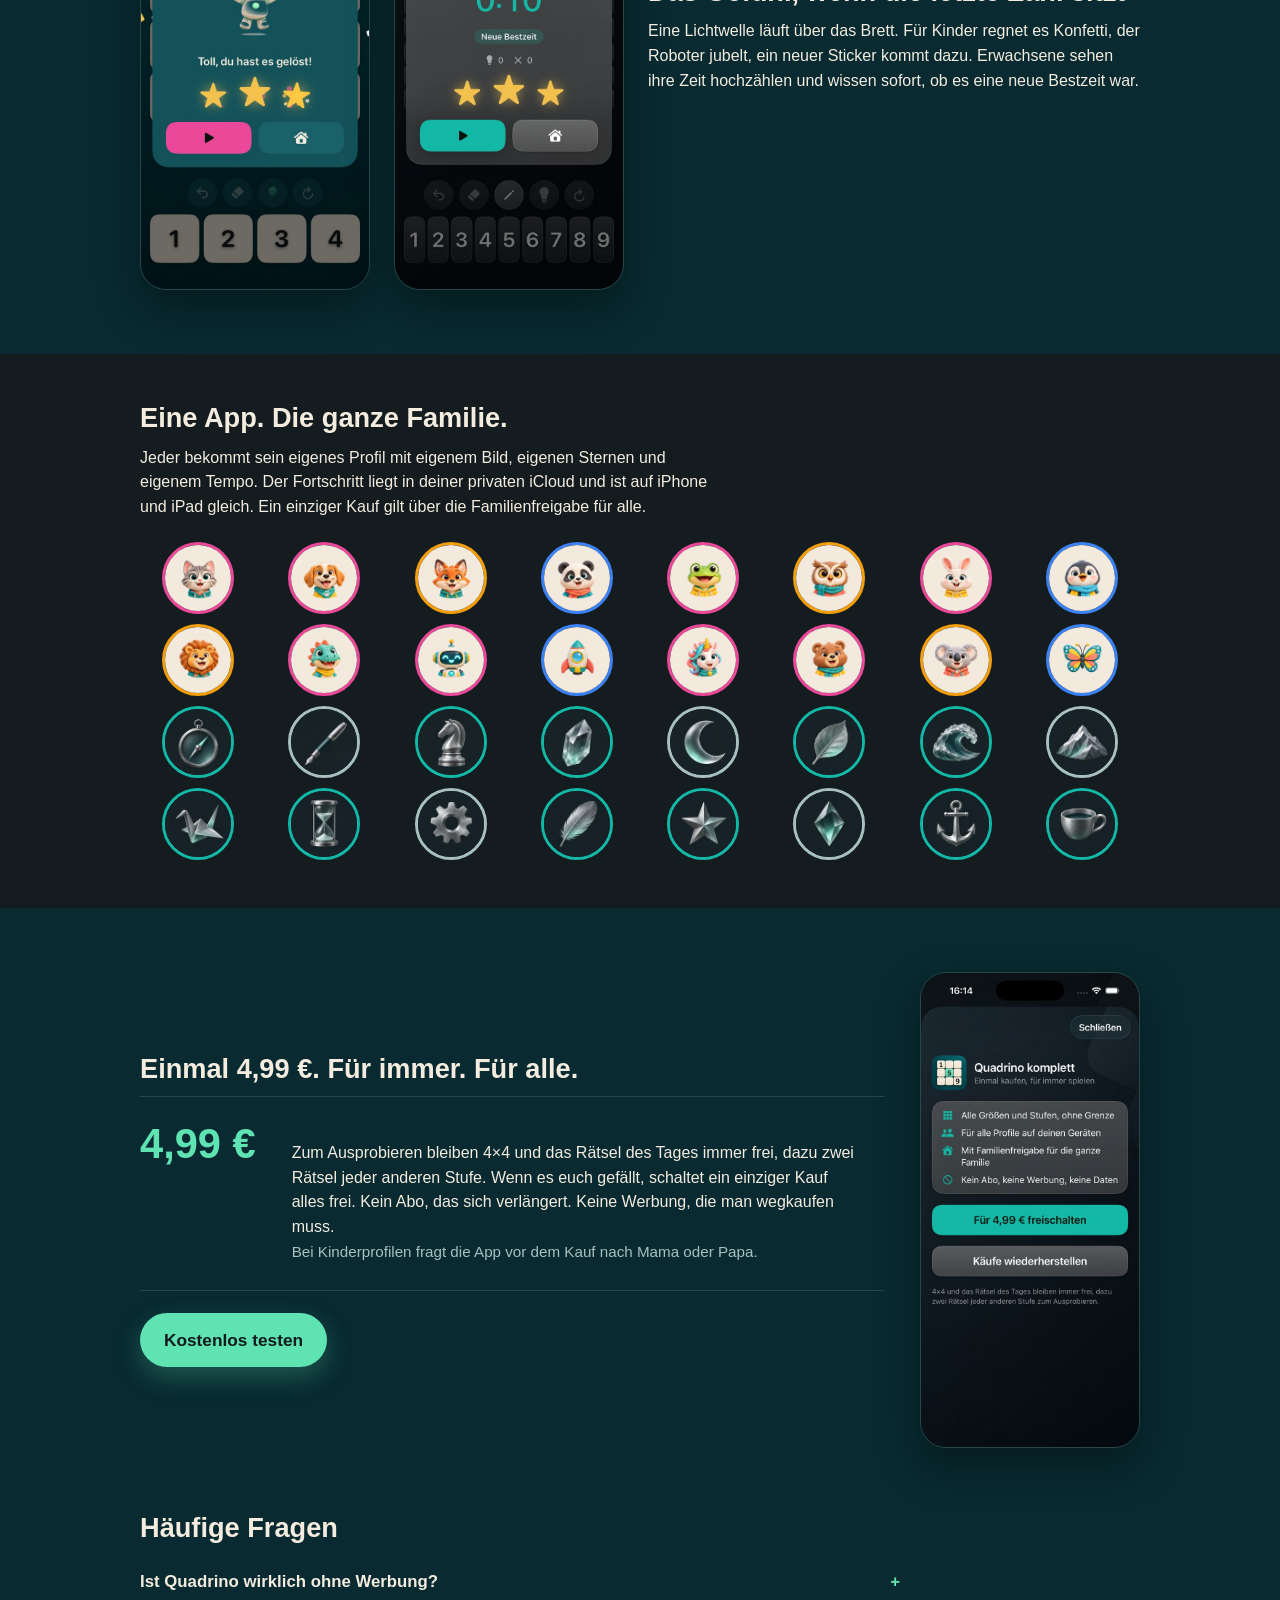
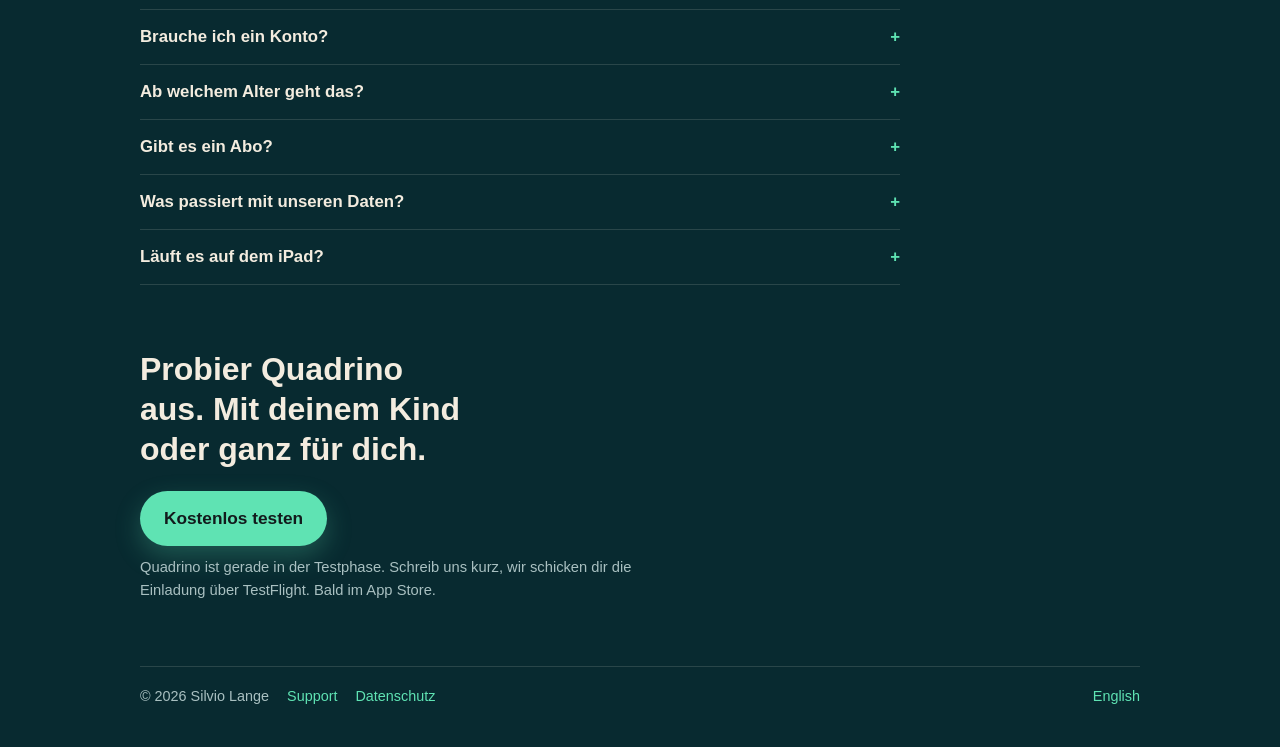
==== commit 7a36e490: "Webseite als Verkaufsseite: Gefühl statt Funktionsliste Kernsatz „Das Sudoku, das die ganze Familie " ====
--- a/index.html
+++ b/index.html
@@ -4,13 +4,13 @@
 <meta charset="utf-8">
 <meta name="viewport" content="width=device-width, initial-scale=1, viewport-fit=cover">
 <title>Quadrino Sudoku</title>
-<meta name="description" content="Quadrino ist ein Sudoku für iPhone und iPad, in dem Kinder und Erwachsene spielen: für Kinder mit Roboter und Stufen von 4×4 bis 9×9, für Erwachsene in Glas und Metall mit Hinweisen, die die Lösungstechnik nennen. Ohne Werbung, ohne Abo.">
+<meta name="description" content="Quadrino ist das Sudoku für die ganze Familie: Kinder lernen spielend mit ihrem Roboter, Erwachsene finden ihre ruhigen Minuten. Ohne Werbung, ohne Abo, ohne Datensammeln.">
 <meta property="og:title" content="Quadrino Sudoku">
-<meta property="og:description" content="Ein Sudoku für Kinder und Erwachsene. Ohne Werbung, ohne Konto, ohne Abo.">
+<meta property="og:description" content="Das Sudoku für die ganze Familie. Ohne Werbung, ohne Abo, ohne Datensammeln.">
 <meta property="og:image" content="https://slange-a11y.github.io/quadrino/img/teaser.jpg">
 <meta property="og:type" content="website">
 <link rel="icon" href="icon.png">
-<link rel="stylesheet" href="style.css?v=202611091707">
+<link rel="stylesheet" href="style.css?v=202611091716">
 </head>
 <body>
 <div class="buehne" aria-hidden="true">
@@ -29,12 +29,7 @@
       <div class="name">Quadrino</div>
       <div class="sub">Sudoku für iPhone und iPad</div>
     </div>
-    <nav class="menu">
-      <a class="active" href="./">Start</a>
-      <a href="support.html">Support</a>
-      <a href="datenschutz.html">Datenschutz</a>
-      <a href="en/">English</a>
-    </nav>
+    <div class="cta-klein"><a class="cta" href="mailto:info@n3xthub.de?subject=Quadrino%20testen&body=Ich%20m%C3%B6chte%20Quadrino%20vorab%20testen.%20Meine%20Apple-ID%2FE-Mail%3A%20">Testen</a></div>
   </header>
 </div>
 
@@ -45,43 +40,29 @@
 <div class="wrap">
   <div class="intro intro-zeile">
     <div>
-      <h1>Ein Sudoku für Kinder und Erwachsene.</h1>
-      <p>Kinder lernen mit einem kleinen Roboter, was Reihe, Spalte und Block bedeuten. Erwachsene spielen in derselben App bis 9×9 experte, und die Hinweise nennen die Technik, mit der man selbst draufkommt. Ohne Werbung, ohne Abo, ohne Datensammeln.</p>
+      <h1>Das Sudoku, das die ganze Familie liebt.</h1>
+      <p>Kinder lernen spielend mit ihrem kleinen Roboter. Erwachsene finden ihre ruhigen zehn Minuten am Tag. Und keiner muss sich durch Werbung klicken.</p>
+      <div class="cta-zeile"><a class="cta" href="mailto:info@n3xthub.de?subject=Quadrino%20testen&body=Ich%20m%C3%B6chte%20Quadrino%20vorab%20testen.%20Meine%20Apple-ID%2FE-Mail%3A%20">Kostenlos testen</a><a class="cta leise" href="#so">So funktioniert’s</a></div>
+      <ul class="vertrauen"><li>Ohne Werbung</li><li>Ohne Abo</li><li>Ohne Datensammeln</li><li>Für iPhone und iPad</li><li>Deutsch und Englisch</li></ul>
     </div>
     <img src="img/roboter/wave.png" width="150" height="150" alt="Der Roboter winkt">
   </div>
 
-  <section>
-    <h2>Zwei Welten in einer App</h2>
-    <p>Beim Anlegen eines Profils wählst du Kind oder Erwachsen. Davon hängen Aussehen, Hilfen und Stufen ab, für jedes Profil einzeln.</p>
-    <div class="welten">
-      <div class="welt kind">
-        <div class="phones">
-          <img class="phone" width="230" height="500" src="img/kind-begruessung.jpg" alt="Begrüßung im Kindermodus mit Roboter" loading="lazy">
-          <img class="phone" width="230" height="500" src="img/kind-spiel.jpg" alt="4×4-Rätsel mit Einführung durch den Roboter" loading="lazy">
-        </div>
-        <h3>Für Kinder</h3>
-        <p>Ein Roboter erklärt, liest vor und freut sich mit. Es geht los mit 4×4, nach fünf gelösten Rätseln wird die nächste Stufe frei.</p>
-        <ul>
-          <li>Einführung beim ersten Rätsel jeder Größe</li>
-          <li>Große Zahlentasten, gut zu treffen</li>
-          <li>Tiere statt Zahlen bei 4×4 und 6×6, wenn gewünscht</li>
-          <li>Eltern-Ecke hinter einer kleinen Rechenaufgabe</li>
-        </ul>
-      </div>
-      <div class="welt erw">
-        <div class="phones">
-          <img class="phone" width="230" height="500" src="img/erw-begruessung.jpg" alt="Begrüßung im Erwachsenenmodus mit Glaskacheln" loading="lazy">
-          <img class="phone" width="230" height="500" src="img/erw-start.jpg" alt="Startseite für Erwachsene mit Rätsel des Tages" loading="lazy">
-        </div>
-        <h3>Für Erwachsene</h3>
-        <p>Ruhig, in Glas und Metall. Alle Größen und vier Stufen von leicht bis experte, Merkzahlen, Zeit und Bestzeiten.</p>
-        <ul>
-          <li>Merkzahlen, die sich beim Setzen selbst aufräumen</li>
-          <li>Bestzeit je Stufe und eine Statistik der letzten 14 Tage</li>
-          <li>Rätsel des Tages, für alle Profile gleich</li>
-        </ul>
-      </div>
+  <section id="so">
+    <h2>Sudoku-Apps gibt es viele. Familientaugliche kaum.</h2>
+    <p>Die bekannten Sudoku-Apps leben von Werbung. Mitten im Rätsel läuft ein Clip, und wer Ruhe will, zahlt dort 12,99 € bis 17,99 €, nur damit die Werbung verschwindet. Für Kinder ist das nichts.</p>
+    <div class="tabelle">
+      <table class="vergleich">
+        <thead><tr><th></th><th>Viele Sudoku-Apps</th><th>Quadrino</th></tr></thead>
+        <tbody>
+            <tr><td>Werbung</td><td>mitten im Spiel</td><td>keine, nie</td></tr>
+            <tr><td>Preis</td><td>gratis mit Werbung, 12,99 € bis 17,99 € ohne</td><td>4,99 € einmal, für die ganze Familie</td></tr>
+            <tr><td>Abo</td><td>oft</td><td>keins</td></tr>
+            <tr><td>Daten</td><td>Werbe-Tracking über Apps hinweg</td><td>bleiben bei dir, in deiner iCloud</td></tr>
+            <tr><td>Kinder</td><td>selten mitgedacht</td><td>eigene Welt mit Roboter und Eltern-Ecke</td></tr>
+            <tr><td>Schwere Rätsel</td><td>manchmal nur durch Raten lösbar</td><td>immer mit Logik lösbar</td></tr>
+        </tbody>
+      </table>
     </div>
   </section>
 </div>
@@ -89,15 +70,19 @@
 <div class="band creme">
   <div class="wrap">
     <section>
-      <h2>Ein Roboter, der mitdenkt</h2>
-      <p>Im Kindermodus begleitet er jedes Rätsel. Er zeigt, wo man hinschauen soll, liest vor, wenn man möchte, und bleibt freundlich, auch wenn eine Zahl nicht passt.</p>
-      <div class="roboter">
+      <div class="split">
+        <div>
+          <h2>Für Kinder: ein Freund, der mitdenkt</h2>
+          <p>Der kleine Roboter erklärt, was Reihe, Spalte und Block bedeuten. Er liest vor, freut sich mit und bleibt freundlich, wenn eine Zahl nicht passt. So wird aus Rätseln ein Erfolgserlebnis.</p>
+          <p>Es geht los mit 4×4. Nach fünf gelösten Rätseln wartet die nächste Stufe, bis hin zum großen 9×9. Für jeden Erfolg gibt es einen Sticker.</p>
+          <div class="roboter drei">
         <figure><img src="img/roboter/happy.png" width="150" height="150" alt="" loading="lazy"><figcaption>begrüßt</figcaption></figure>
-        <figure><img src="img/roboter/wave.png" width="150" height="150" alt="" loading="lazy"><figcaption>winkt</figcaption></figure>
-        <figure><img src="img/roboter/think.png" width="150" height="150" alt="" loading="lazy"><figcaption>denkt mit</figcaption></figure>
         <figure><img src="img/roboter/cheer.png" width="150" height="150" alt="" loading="lazy"><figcaption>jubelt</figcaption></figure>
         <figure><img src="img/roboter/oops.png" width="150" height="150" alt="" loading="lazy"><figcaption>tröstet</figcaption></figure>
-        <figure><img src="img/roboter/proud.png" width="150" height="150" alt="" loading="lazy"><figcaption>ist stolz</figcaption></figure>
+          </div>
+          <div class="medaillen"><img src="img/medaille/K-first4.png" width="52" height="52" alt="" loading="lazy"><img src="img/medaille/K-first6.png" width="52" height="52" alt="" loading="lazy"><img src="img/medaille/K-first9.png" width="52" height="52" alt="" loading="lazy"><img src="img/medaille/K-nohint5.png" width="52" height="52" alt="" loading="lazy"><img src="img/medaille/K-streak3.png" width="52" height="52" alt="" loading="lazy"><img src="img/medaille/K-solved10.png" width="52" height="52" alt="" loading="lazy"><img src="img/medaille/K-stars25.png" width="52" height="52" alt="" loading="lazy"><img src="img/medaille/K-perfect.png" width="52" height="52" alt="" loading="lazy"></div>
+        </div>
+        <div class="phones"><img class="phone" width="230" height="500" src="img/kind-begruessung.jpg" alt="Begrüßung im Kindermodus mit Roboter" loading="lazy"><img class="phone" width="230" height="500" src="img/kind-spiel.jpg" alt="4×4-Rätsel mit Einführung durch den Roboter" loading="lazy"></div>
       </div>
     </section>
   </div>
@@ -105,21 +90,18 @@
 
 <div class="wrap">
   <section>
-    <div class="split">
+    <p class="zitat">Spielen, lernen, stolz sein. Ganz ohne Werbung dazwischen.</p>
+  </section>
+
+  <section>
+    <div class="split links">
+      <div class="phones"><img class="phone" width="230" height="500" src="img/erw-begruessung.jpg" alt="Begrüßung im Erwachsenenmodus mit Glaskacheln" loading="lazy"><img class="phone" width="230" height="500" src="img/erw-hinweis.jpg" alt="Der Hinweis nennt die Technik Versteckter Einer" loading="lazy"></div>
       <div>
-        <h2>Hinweise, die erklären</h2>
-        <p>Die Glühbirne verrät nicht einfach eine Zahl. Erst nennt sie die Technik und zeigt, wo du hinschauen sollst. Wer dann noch nicht weiterkommt, bekommt das Feld mit Begründung, erst zuletzt die Zahl. Gezählt wird das als ein Hinweis.</p>
-        <p>Schwere und Experten-Rätsel lassen sich immer mit diesen Techniken lösen. Raten ist nie nötig.</p>
-        <ul class="techniken">
-          <li>Einzige Möglichkeit</li>
-          <li>Versteckter Einer</li>
-          <li>Eingesperrte Kandidaten</li>
-          <li>Nacktes Paar</li>
-          <li>Verstecktes Paar</li>
-          <li>X-Wing</li>
-        </ul>
-      </div>
-      <div><img class="phone" width="230" height="500" src="img/erw-hinweis.jpg" alt="9×9-Rätsel, der Hinweis nennt die Technik Versteckter Einer und hebt Reihe 7 hervor" loading="lazy"></div>
+        <h2>Für Erwachsene: zehn ruhige Minuten</h2>
+        <p>Glas und Metall, keine Ablenkung. Alle Größen und vier Stufen bis experte, Merkzahlen, Zeit und Bestzeiten. Jeden Tag wartet ein neues Rätsel des Tages.</p>
+        <p>Und wenn du hängst: Die Glühbirne verrät nicht einfach die Zahl. Sie nennt die Technik, mit der du selbst draufkommst. So wirst du mit jedem Rätsel besser.</p>
+        <ul class="techniken"><li>Einzige Möglichkeit</li><li>Versteckter Einer</li><li>Eingesperrte Kandidaten</li><li>Nacktes Paar</li><li>Verstecktes Paar</li><li>X-Wing</li></ul>
+      </div>
     </div>
   </section>
 
@@ -128,29 +110,8 @@
       <img class="phone" width="230" height="500" src="img/kind-gewonnen.jpg" alt="Gewinnmoment für Kinder mit Konfetti und drei Sternen" loading="lazy">
       <img class="phone" width="230" height="500" src="img/erw-gewonnen.jpg" alt="Gewinnmoment für Erwachsene mit Zeit und neuer Bestzeit" loading="lazy">
       <div>
-        <h2>Gelöst!</h2>
-        <p>Wenn die letzte Zahl sitzt, läuft eine Lichtwelle über das Brett. Kinder bekommen Konfetti, Sterne und Sticker. Erwachsene sehen ihre Zeit hochzählen und wissen sofort, ob es eine neue Bestzeit war.</p>
-        <p class="note">Sticker für Kinder, Medaillen für Erwachsene:</p>
-        <div class="medaillen">
-          <img src="img/medaille/K-first4.png" width="52" height="52" alt="" loading="lazy">
-          <img src="img/medaille/K-first6.png" width="52" height="52" alt="" loading="lazy">
-          <img src="img/medaille/K-first9.png" width="52" height="52" alt="" loading="lazy">
-          <img src="img/medaille/K-nohint5.png" width="52" height="52" alt="" loading="lazy">
-          <img src="img/medaille/K-streak3.png" width="52" height="52" alt="" loading="lazy">
-          <img src="img/medaille/K-solved10.png" width="52" height="52" alt="" loading="lazy">
-          <img src="img/medaille/K-stars25.png" width="52" height="52" alt="" loading="lazy">
-          <img src="img/medaille/K-perfect.png" width="52" height="52" alt="" loading="lazy">
-        </div>
-        <div class="medaillen erw">
-          <img src="img/medaille/E-first4.png" width="52" height="52" alt="" loading="lazy">
-          <img src="img/medaille/E-first6.png" width="52" height="52" alt="" loading="lazy">
-          <img src="img/medaille/E-first9.png" width="52" height="52" alt="" loading="lazy">
-          <img src="img/medaille/E-nohint5.png" width="52" height="52" alt="" loading="lazy">
-          <img src="img/medaille/E-streak3.png" width="52" height="52" alt="" loading="lazy">
-          <img src="img/medaille/E-solved10.png" width="52" height="52" alt="" loading="lazy">
-          <img src="img/medaille/E-stars25.png" width="52" height="52" alt="" loading="lazy">
-          <img src="img/medaille/E-perfect.png" width="52" height="52" alt="" loading="lazy">
-        </div>
+        <h2>Das Gefühl, wenn die letzte Zahl sitzt</h2>
+        <p>Eine Lichtwelle läuft über das Brett. Für Kinder regnet es Konfetti, der Roboter jubelt, ein neuer Sticker kommt dazu. Erwachsene sehen ihre Zeit hochzählen und wissen sofort, ob es eine neue Bestzeit war.</p>
       </div>
     </div>
   </section>
@@ -159,8 +120,8 @@
 <div class="band graphit">
   <div class="wrap">
     <section>
-      <h2>Jeder spielt mit eigenem Profil</h2>
-      <p>Jedes Familienmitglied hat eigene Sterne, eigene Stufen und ein eigenes Bild: 16 Tiere und Figuren für Kinder, 16 Objekte aus Glas und Metall für Erwachsene. Der Fortschritt liegt in deiner privaten iCloud und ist auf iPhone und iPad gleich.</p>
+      <h2>Eine App. Die ganze Familie.</h2>
+      <p>Jeder bekommt sein eigenes Profil mit eigenem Bild, eigenen Sternen und eigenem Tempo. Der Fortschritt liegt in deiner privaten iCloud und ist auf iPhone und iPad gleich. Ein einziger Kauf gilt über die Familienfreigabe für alle.</p>
       <div class="avatare">
         <img class="kind" src="img/avatar/katze.jpg" width="72" height="72" alt="" loading="lazy">
         <img class="kind" src="img/avatar/hund.jpg" width="72" height="72" alt="" loading="lazy">
@@ -201,41 +162,41 @@
 
 <div class="wrap">
   <section>
-    <h2>Jeden Tag ein anderes Startbild</h2>
-    <p>Beim Öffnen begrüßt dich Quadrino mit deinem Stand und dem Rätsel des Tages. Das Bild dahinter wechselt täglich.</p>
-    <div class="motive">
-      <figure><img src="img/motiv/glas.jpg" width="280" height="420" alt="" loading="lazy"><figcaption>Glas, für Erwachsene</figcaption></figure>
-      <figure><img src="img/motiv/metall.jpg" width="280" height="420" alt="" loading="lazy"><figcaption>Metall, für Erwachsene</figcaption></figure>
-      <figure><img src="img/motiv/kacheln.jpg" width="280" height="420" alt="" loading="lazy"><figcaption>Kacheln, für Kinder</figcaption></figure>
-      <figure><img src="img/motiv/werkstatt.jpg" width="280" height="420" alt="" loading="lazy"><figcaption>Werkstatt, für Kinder</figcaption></figure>
-    </div>
-  </section>
-
-  <section>
     <div class="preis-zeile">
       <div>
-        <h2>Was es kostet</h2>
+        <h2>Einmal 4,99 €. Für immer. Für alle.</h2>
         <div class="preis">
           <div class="betrag">4,99 €</div>
           <div>
-            <p>Laden ist kostenlos. 4×4 und das Rätsel des Tages bleiben immer frei, dazu zwei Rätsel jeder höheren Stufe zum Ausprobieren. Ein einziger Kauf schaltet alles frei, über die Familienfreigabe für die ganze Familie.</p>
-            <p class="note">Kein Abo, keine Werbung, kein Konto. Die App sammelt keine Daten. Bei Kinderprofilen fragt die App vor dem Kauf nach Mama oder Papa.</p>
+            <p>Zum Ausprobieren bleiben 4×4 und das Rätsel des Tages immer frei, dazu zwei Rätsel jeder anderen Stufe. Wenn es euch gefällt, schaltet ein einziger Kauf alles frei. Kein Abo, das sich verlängert. Keine Werbung, die man wegkaufen muss.</p>
+            <p class="note">Bei Kinderprofilen fragt die App vor dem Kauf nach Mama oder Papa.</p>
           </div>
         </div>
+        <div class="cta-zeile"><a class="cta" href="mailto:info@n3xthub.de?subject=Quadrino%20testen&body=Ich%20m%C3%B6chte%20Quadrino%20vorab%20testen.%20Meine%20Apple-ID%2FE-Mail%3A%20">Kostenlos testen</a></div>
       </div>
       <img class="phone" width="230" height="500" src="img/kaufseite.jpg" alt="Kaufseite „Quadrino komplett“ mit Preis" loading="lazy">
     </div>
   </section>
 
-  <section class="narrow">
-    <h2>Stand</h2>
-    <p>Quadrino wird gerade über TestFlight getestet. Sobald die App im App Store erscheint, steht der Link hier. Fragen und Wünsche gern über <a href="support.html">Support</a>.</p>
+  <section class="narrow fragen">
+    <h2>Häufige Fragen</h2>
+      <details><summary>Ist Quadrino wirklich ohne Werbung?</summary><p>Ja. Es gibt keine Werbung, keine Werbe-Netzwerke und keine Analyse-Werkzeuge in der App. Das bleibt auch so.</p></details>
+      <details><summary>Brauche ich ein Konto?</summary><p>Nein. Profile legst du in der App an. Wenn du bei iCloud angemeldet bist, gleicht Quadrino über deine private iCloud zwischen deinen Geräten ab.</p></details>
+      <details><summary>Ab welchem Alter geht das?</summary><p>Wer Zahlen von 1 bis 4 kennt, kann mit 4×4 anfangen. Auf Wunsch zeigt Quadrino bei 4×4 und 6×6 Tiere statt Zahlen. Der Roboter führt beim ersten Rätsel jeder Größe Schritt für Schritt durch.</p></details>
+      <details><summary>Gibt es ein Abo?</summary><p>Nein. Einmal 4,99 €, dann ist alles frei, über die Familienfreigabe für die ganze Familie.</p></details>
+      <details><summary>Was passiert mit unseren Daten?</summary><p>Nichts. Die App sammelt keine Daten. Profile und Fortschritt liegen auf deinem Gerät und in deiner eigenen iCloud, wir als Anbieter sehen davon nichts.</p></details>
+      <details><summary>Läuft es auf dem iPad?</summary><p>Ja. Auf dem iPad im Querformat liegt das Brett links und die Zahlen rechts, so spielt es sich besonders angenehm.</p></details>
+  </section>
+
+  <section class="schluss">
+    <p class="zitat">Probier Quadrino aus. Mit deinem Kind oder ganz für dich.</p>
+    <div class="cta-zeile"><a class="cta" href="mailto:info@n3xthub.de?subject=Quadrino%20testen&body=Ich%20m%C3%B6chte%20Quadrino%20vorab%20testen.%20Meine%20Apple-ID%2FE-Mail%3A%20">Kostenlos testen</a></div>
+    <p class="cta-hinweis">Quadrino ist gerade in der Testphase. Schreib uns kurz, wir schicken dir die Einladung über TestFlight. Bald im App Store.</p>
   </section>
 
   <footer>
     <span>© 2026 Silvio Lange</span>
-    <a href="support.html">Support</a>
-    <a href="datenschutz.html">Datenschutz</a>
+    <a href="support.html">Support</a><a href="datenschutz.html">Datenschutz</a>
     <a class="lang" href="en/">English</a>
   </footer>
 </div>
@@ -244,11 +205,10 @@
 (function () {
   if (!("IntersectionObserver" in window) || matchMedia("(prefers-reduced-motion: reduce)").matches) return;
   document.documentElement.classList.add("js");
-  var ziele = document.querySelectorAll("section, .band");
   var io = new IntersectionObserver(function (es) {
     es.forEach(function (e) { if (e.isIntersecting) { e.target.classList.add("da"); io.unobserve(e.target); } });
   }, { rootMargin: "0px 0px -8% 0px" });
-  ziele.forEach(function (el) {
+  document.querySelectorAll("section, .band").forEach(function (el) {
     if (el.getBoundingClientRect().top < innerHeight) return;
     el.classList.add("gleiten"); io.observe(el);
   });
--- a/style.css
+++ b/style.css
@@ -211,3 +211,47 @@
   .buehne::before, .buehne i, .hero img, .roboter img, .intro-zeile img, .gewinn .phone { animation: none !important; }
   .js .gleiten { opacity: 1; transform: none; transition: none; }
 }
+
+/* ---------- Verkaufsseite (09.11.2026): Knopf, Vertrauen, Vergleich, Fragen ---------- */
+.top .cta-klein { margin-left: auto; }
+.cta {
+  display: inline-flex; align-items: center; gap: 10px;
+  background: var(--mint); color: var(--ink); font-weight: 700; font-size: 1.08rem;
+  padding: 14px 24px; border-radius: 999px; text-decoration: none;
+  box-shadow: 0 10px 26px rgba(95, 227, 179, .25);
+  transition: transform .15s ease, box-shadow .15s ease;
+}
+.cta:hover { text-decoration: none; transform: translateY(-2px); box-shadow: 0 14px 32px rgba(95, 227, 179, .35); }
+.cta.leise { background: transparent; color: var(--cream); border: 1px solid var(--line); box-shadow: none; }
+.cta-klein .cta { padding: 9px 16px; font-size: .95rem; }
+.cta-zeile { display: flex; flex-wrap: wrap; gap: 12px; align-items: center; margin-top: 22px; }
+.cta-hinweis { color: var(--muted); font-size: .92rem; margin-top: 10px; }
+
+.vertrauen { display: flex; flex-wrap: wrap; gap: 8px 18px; margin-top: 22px; padding: 0; list-style: none; color: var(--cream); font-size: .95rem; }
+.vertrauen li::before { content: ""; display: inline-block; width: 8px; height: 8px; border-radius: 50%; background: var(--mint); margin-right: 8px; vertical-align: middle; }
+
+.vergleich { width: 100%; border-collapse: collapse; margin-top: 18px; font-size: 1rem; }
+.vergleich th, .vergleich td { text-align: left; padding: 12px 10px; border-bottom: 1px solid var(--line); vertical-align: top; }
+.vergleich th { font-size: .85rem; letter-spacing: .04em; text-transform: uppercase; color: var(--muted); font-weight: 600; }
+.vergleich td:last-child { color: var(--mint); font-weight: 600; }
+.vergleich td:nth-child(2) { color: var(--muted); }
+.tabelle { overflow-x: auto; }
+
+.zitat { font-size: clamp(1.4rem, 3vw, 2rem); line-height: 1.25; font-weight: 700; max-width: 26ch; text-wrap: balance; }
+.band.creme .zitat { color: var(--ink); }
+
+.fragen details { border-bottom: 1px solid var(--line); padding: 14px 0; }
+.fragen summary { cursor: pointer; font-weight: 600; font-size: 1.05rem; list-style: none; }
+.fragen summary::-webkit-details-marker { display: none; }
+.fragen summary::after { content: "+"; float: right; color: var(--mint); font-weight: 700; }
+.fragen details[open] summary::after { content: "–"; }
+.fragen details p { margin: 10px 0 0; color: var(--muted); }
+
+.schluss { text-align: left; }
+.schluss .zitat { color: var(--cream); }
+
+.roboter.drei { grid-template-columns: repeat(3, 1fr); max-width: 520px; }
+@media (max-width: 820px) { .roboter.drei { grid-template-columns: repeat(3, 1fr); } }
+/* Zwei Telefone nebeneinander in einer Spalte: jedes halb so breit (gewinnt gegen .split .phone) */
+.split .phones { margin-bottom: 0; justify-content: center; }
+.split .phones .phone { width: calc(50% - 6px); max-width: 240px; margin-inline: 0; }
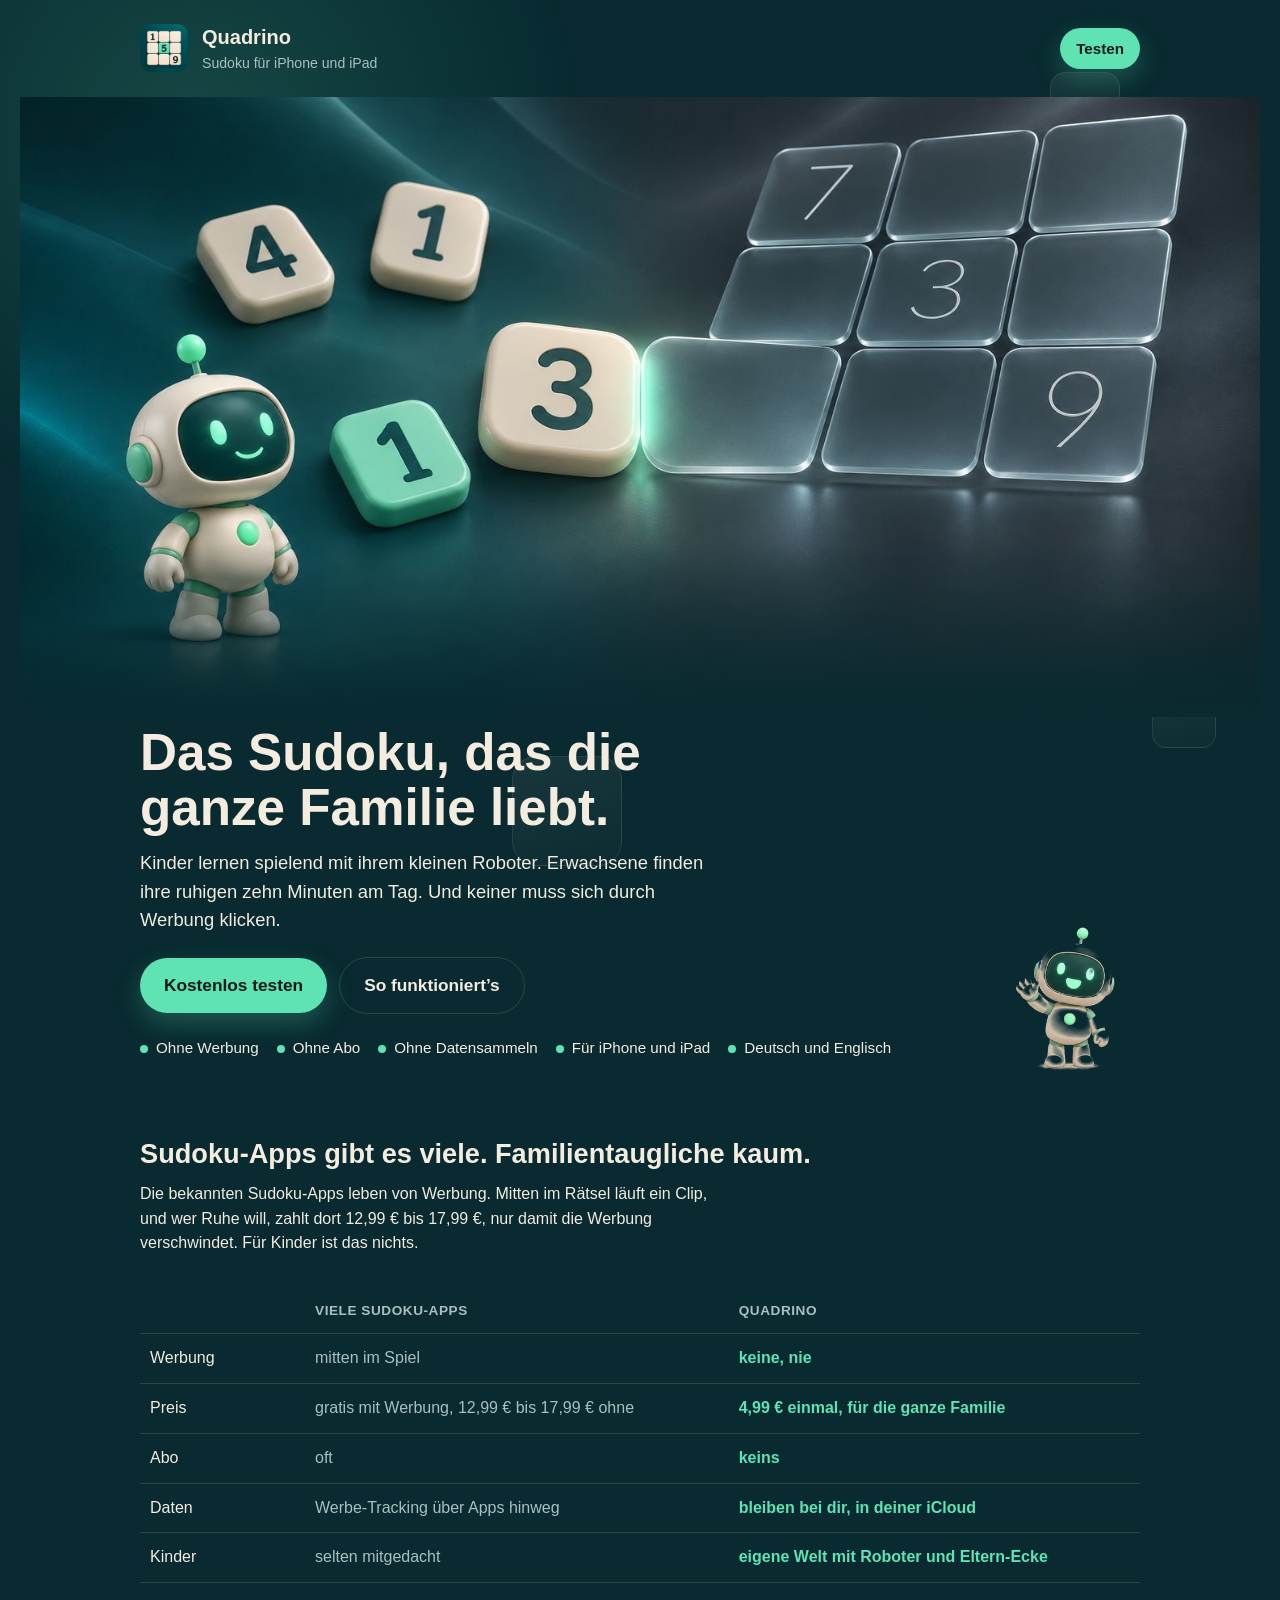
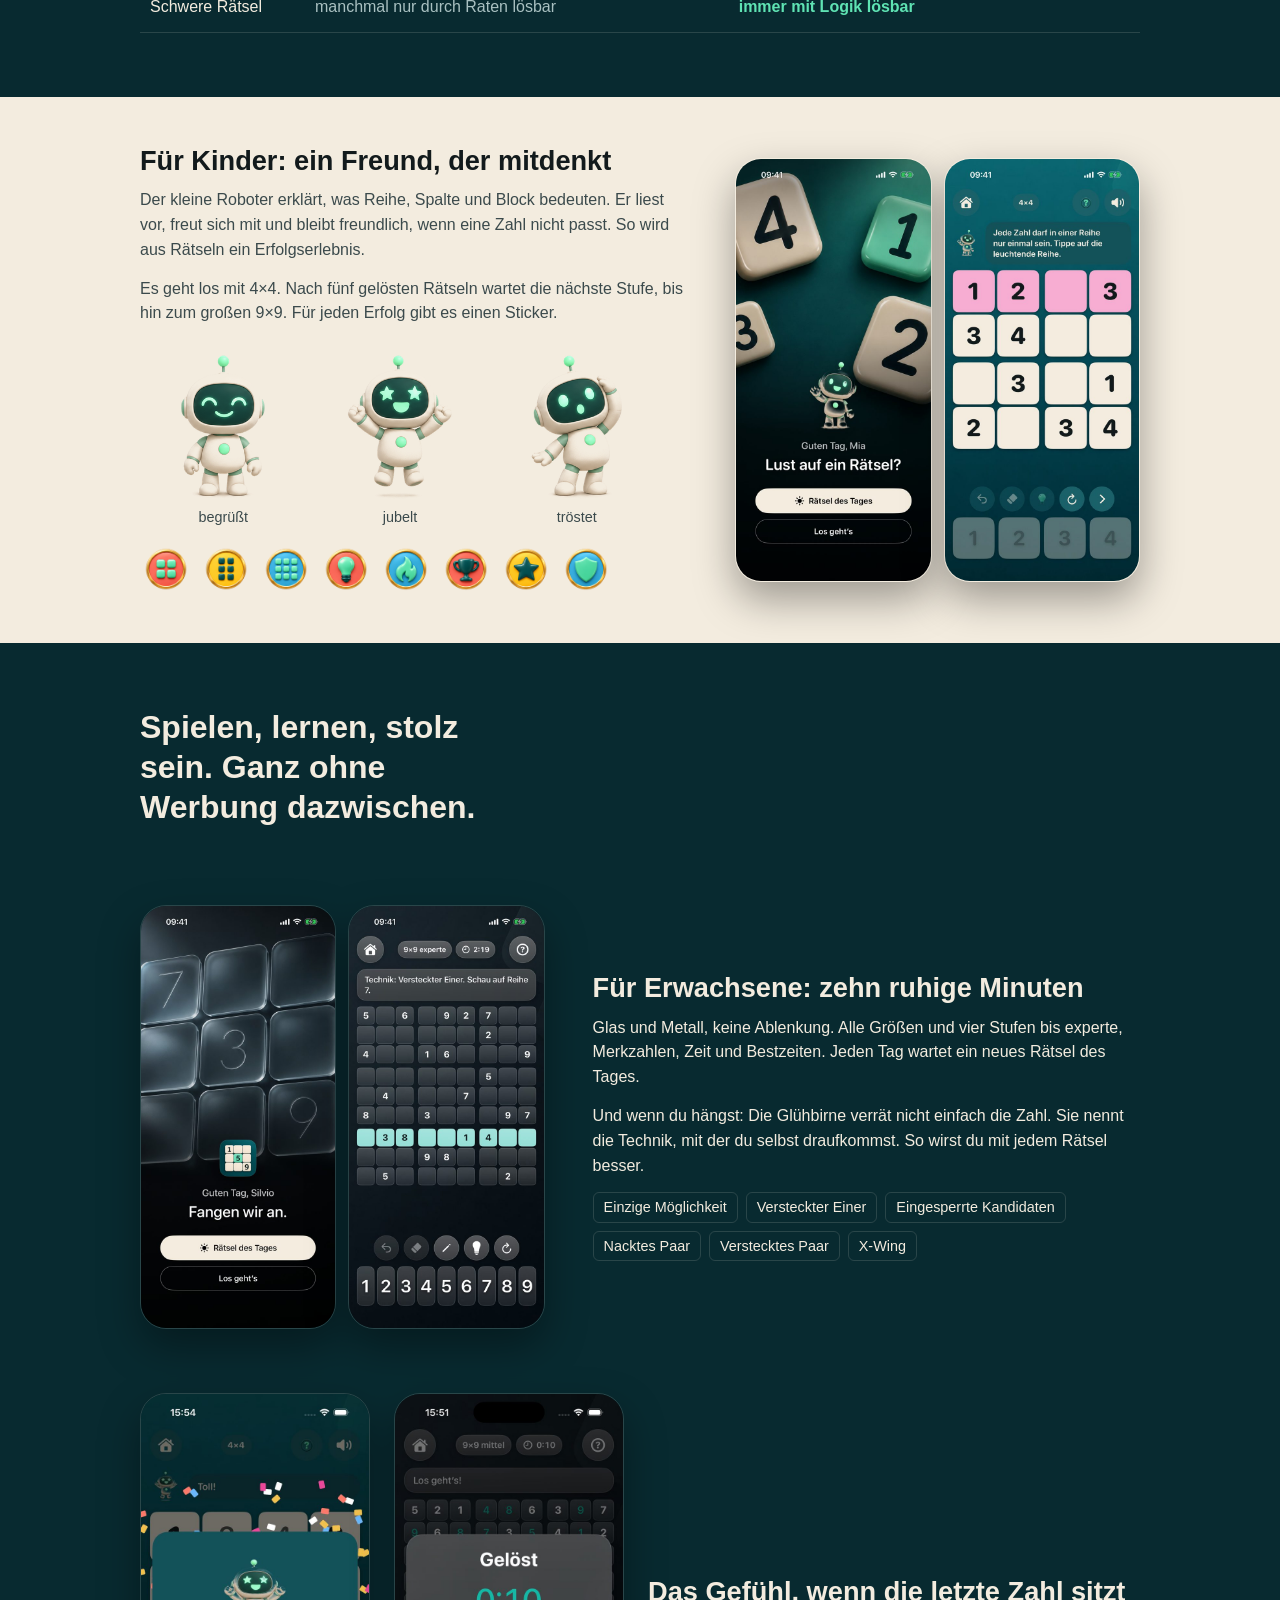
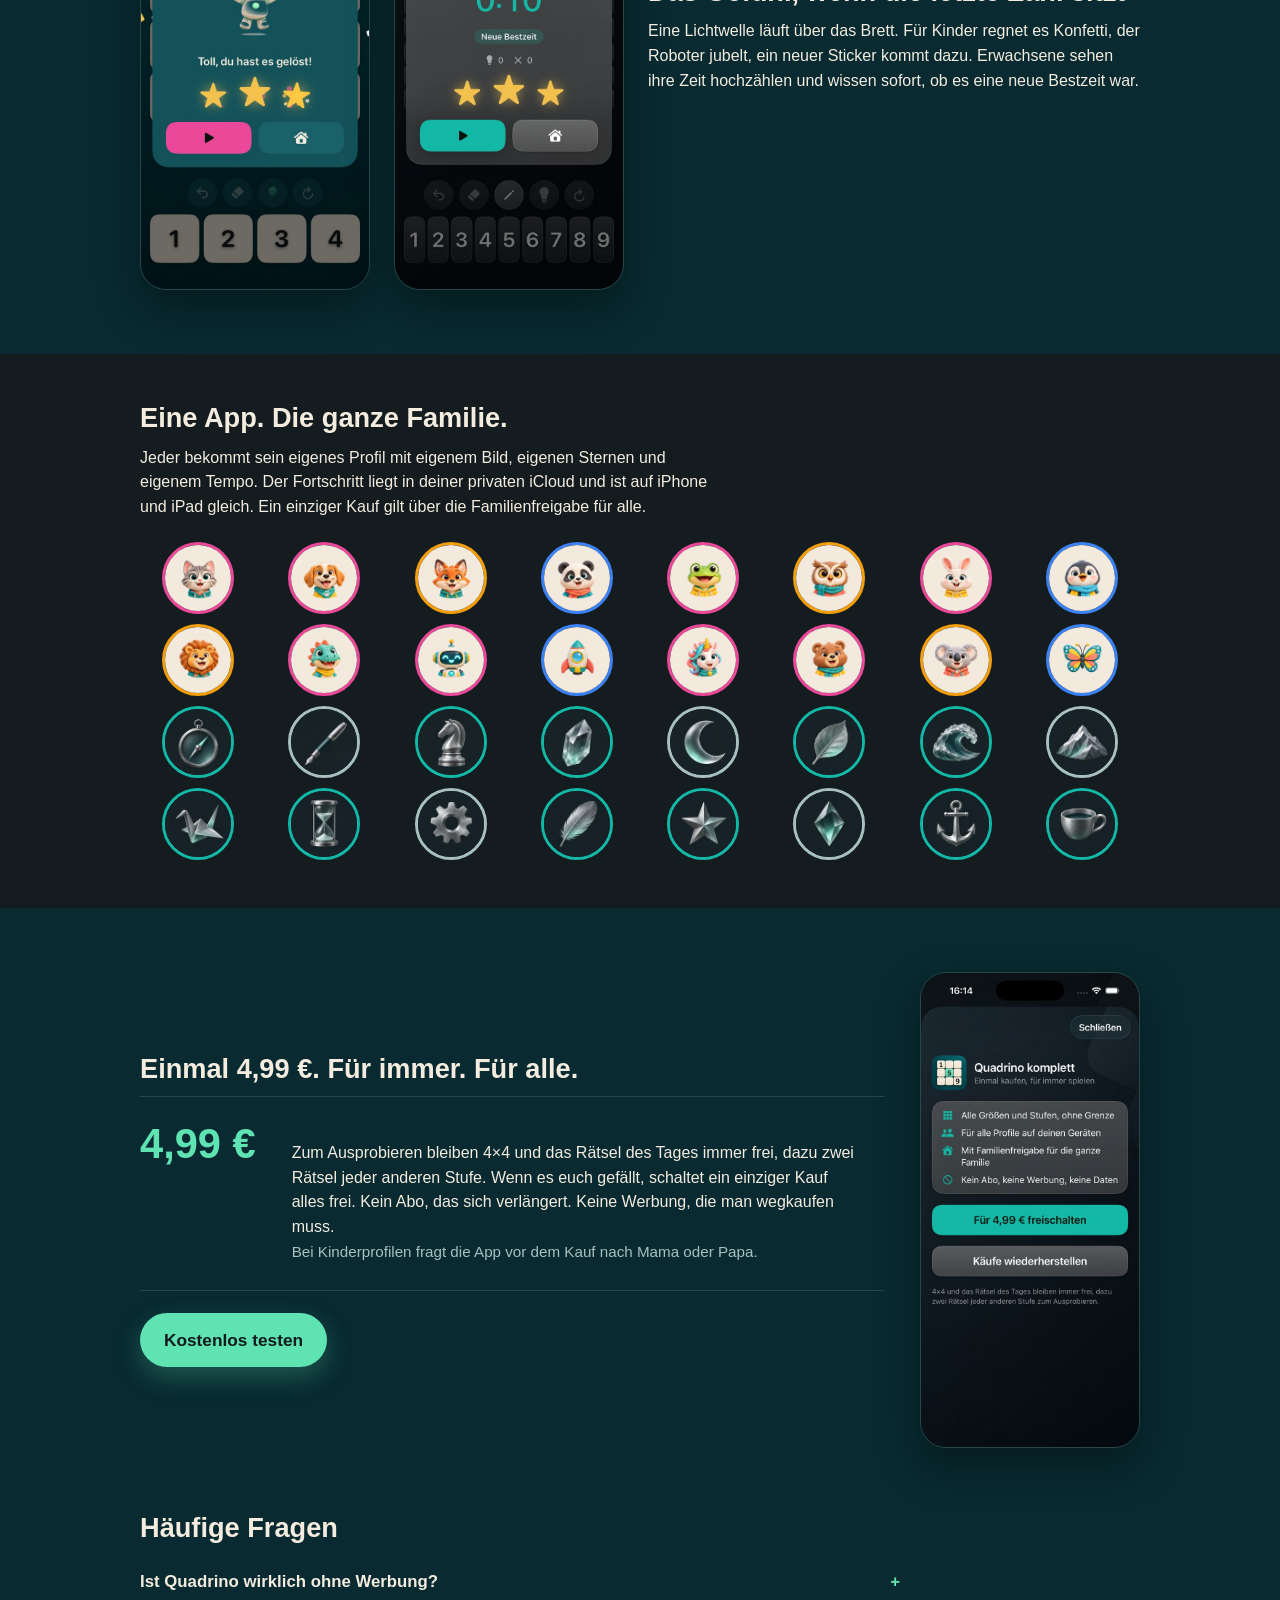
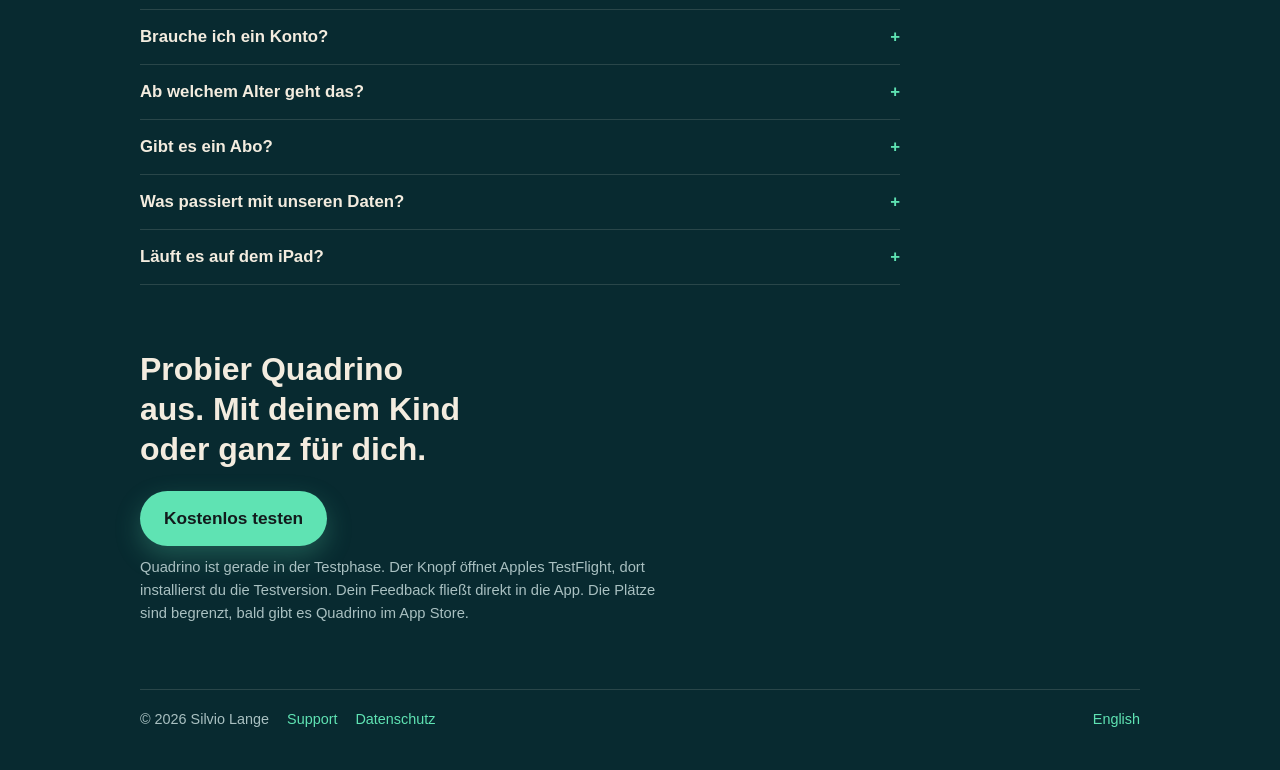
==== commit d5e30a4c: "Testknopf führt zum öffentlichen TestFlight-Link; TestFlight im Datenschutz Co-Authored-By: Claude O" ====
--- a/index.html
+++ b/index.html
@@ -10,7 +10,7 @@
 <meta property="og:image" content="https://slange-a11y.github.io/quadrino/img/teaser.jpg">
 <meta property="og:type" content="website">
 <link rel="icon" href="icon.png">
-<link rel="stylesheet" href="style.css?v=202611091716">
+<link rel="stylesheet" href="style.css?v=202611101245">
 </head>
 <body>
 <div class="buehne" aria-hidden="true">
@@ -29,7 +29,7 @@
       <div class="name">Quadrino</div>
       <div class="sub">Sudoku für iPhone und iPad</div>
     </div>
-    <div class="cta-klein"><a class="cta" href="mailto:info@n3xthub.de?subject=Quadrino%20testen&body=Ich%20m%C3%B6chte%20Quadrino%20vorab%20testen.%20Meine%20Apple-ID%2FE-Mail%3A%20">Testen</a></div>
+    <div class="cta-klein"><a class="cta" href="https://testflight.apple.com/join/FUYYN7MQ">Testen</a></div>
   </header>
 </div>
 
@@ -42,7 +42,7 @@
     <div>
       <h1>Das Sudoku, das die ganze Familie liebt.</h1>
       <p>Kinder lernen spielend mit ihrem kleinen Roboter. Erwachsene finden ihre ruhigen zehn Minuten am Tag. Und keiner muss sich durch Werbung klicken.</p>
-      <div class="cta-zeile"><a class="cta" href="mailto:info@n3xthub.de?subject=Quadrino%20testen&body=Ich%20m%C3%B6chte%20Quadrino%20vorab%20testen.%20Meine%20Apple-ID%2FE-Mail%3A%20">Kostenlos testen</a><a class="cta leise" href="#so">So funktioniert’s</a></div>
+      <div class="cta-zeile"><a class="cta" href="https://testflight.apple.com/join/FUYYN7MQ">Kostenlos testen</a><a class="cta leise" href="#so">So funktioniert’s</a></div>
       <ul class="vertrauen"><li>Ohne Werbung</li><li>Ohne Abo</li><li>Ohne Datensammeln</li><li>Für iPhone und iPad</li><li>Deutsch und Englisch</li></ul>
     </div>
     <img src="img/roboter/wave.png" width="150" height="150" alt="Der Roboter winkt">
@@ -172,7 +172,7 @@
             <p class="note">Bei Kinderprofilen fragt die App vor dem Kauf nach Mama oder Papa.</p>
           </div>
         </div>
-        <div class="cta-zeile"><a class="cta" href="mailto:info@n3xthub.de?subject=Quadrino%20testen&body=Ich%20m%C3%B6chte%20Quadrino%20vorab%20testen.%20Meine%20Apple-ID%2FE-Mail%3A%20">Kostenlos testen</a></div>
+        <div class="cta-zeile"><a class="cta" href="https://testflight.apple.com/join/FUYYN7MQ">Kostenlos testen</a></div>
       </div>
       <img class="phone" width="230" height="500" src="img/kaufseite.jpg" alt="Kaufseite „Quadrino komplett“ mit Preis" loading="lazy">
     </div>
@@ -190,8 +190,8 @@
 
   <section class="schluss">
     <p class="zitat">Probier Quadrino aus. Mit deinem Kind oder ganz für dich.</p>
-    <div class="cta-zeile"><a class="cta" href="mailto:info@n3xthub.de?subject=Quadrino%20testen&body=Ich%20m%C3%B6chte%20Quadrino%20vorab%20testen.%20Meine%20Apple-ID%2FE-Mail%3A%20">Kostenlos testen</a></div>
-    <p class="cta-hinweis">Quadrino ist gerade in der Testphase. Schreib uns kurz, wir schicken dir die Einladung über TestFlight. Bald im App Store.</p>
+    <div class="cta-zeile"><a class="cta" href="https://testflight.apple.com/join/FUYYN7MQ">Kostenlos testen</a></div>
+    <p class="cta-hinweis">Quadrino ist gerade in der Testphase. Der Knopf öffnet Apples TestFlight, dort installierst du die Testversion. Dein Feedback fließt direkt in die App. Die Plätze sind begrenzt, bald gibt es Quadrino im App Store.</p>
   </section>
 
   <footer>
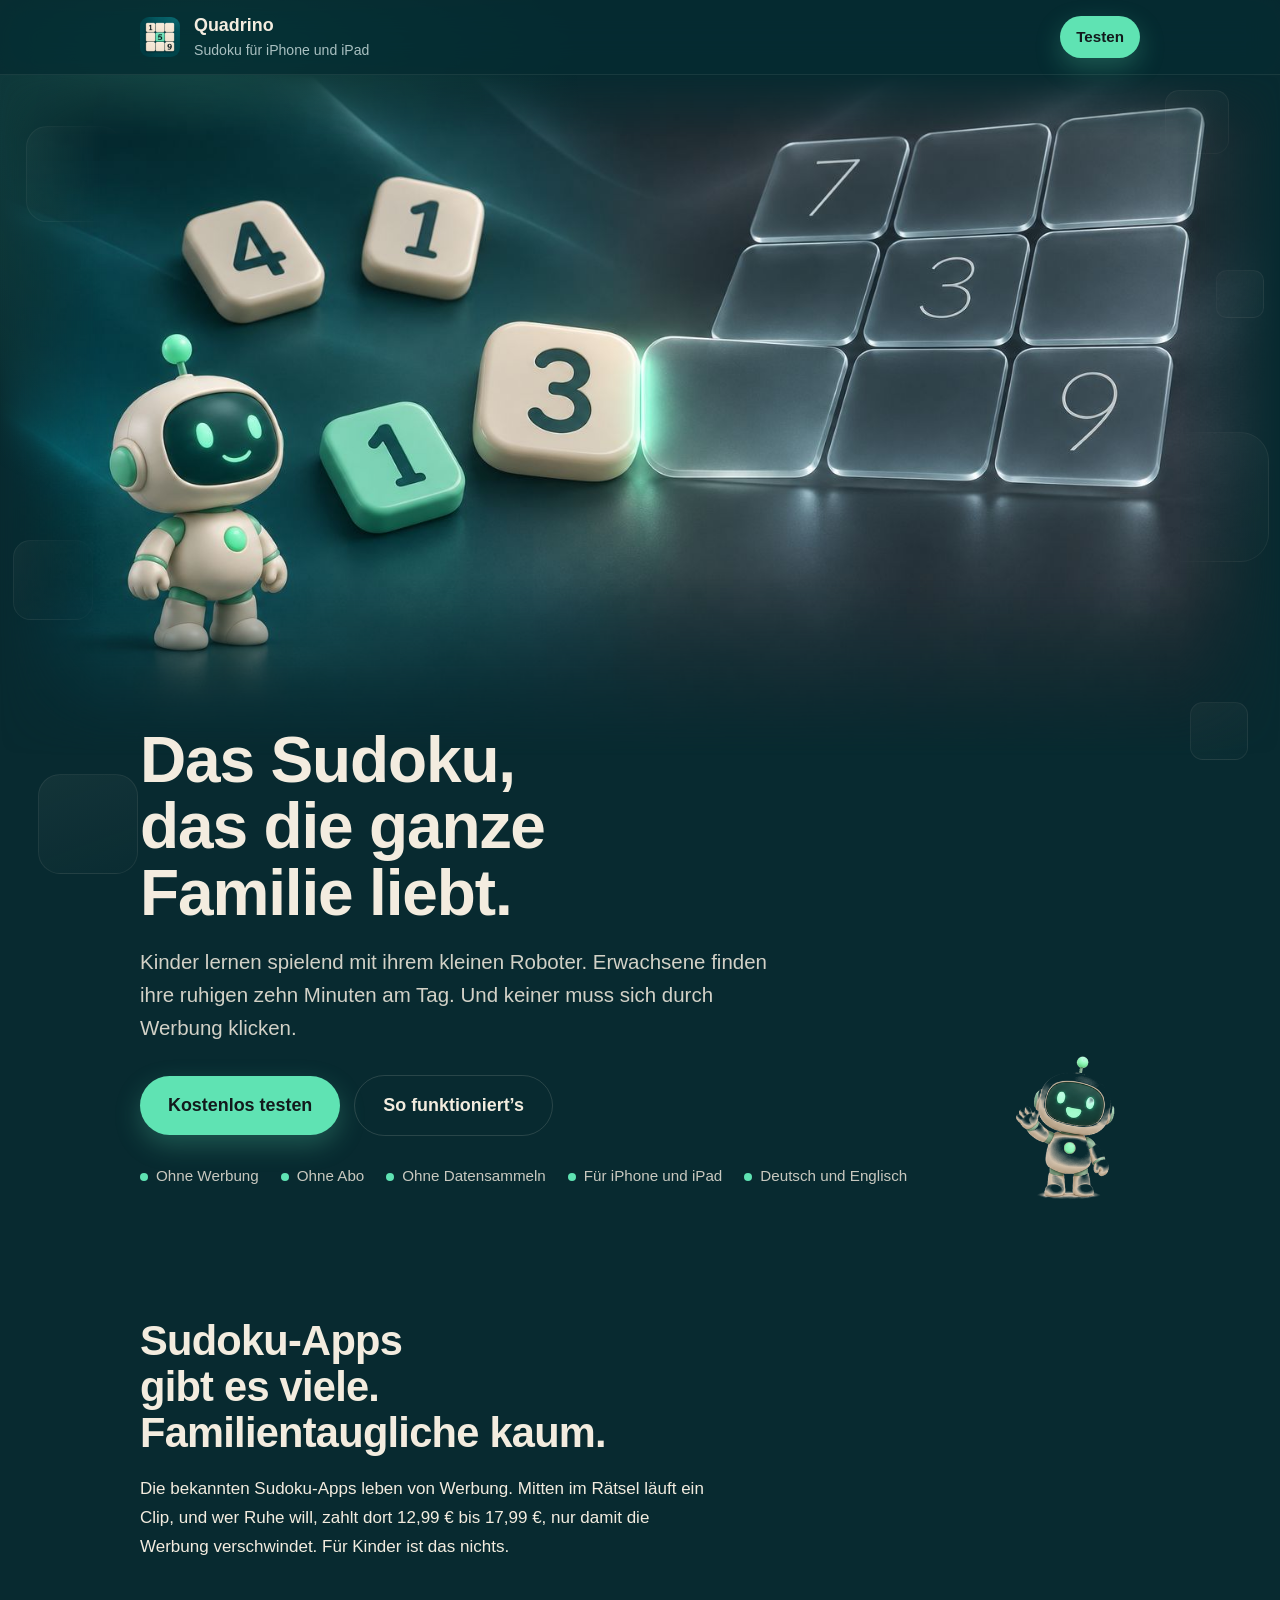
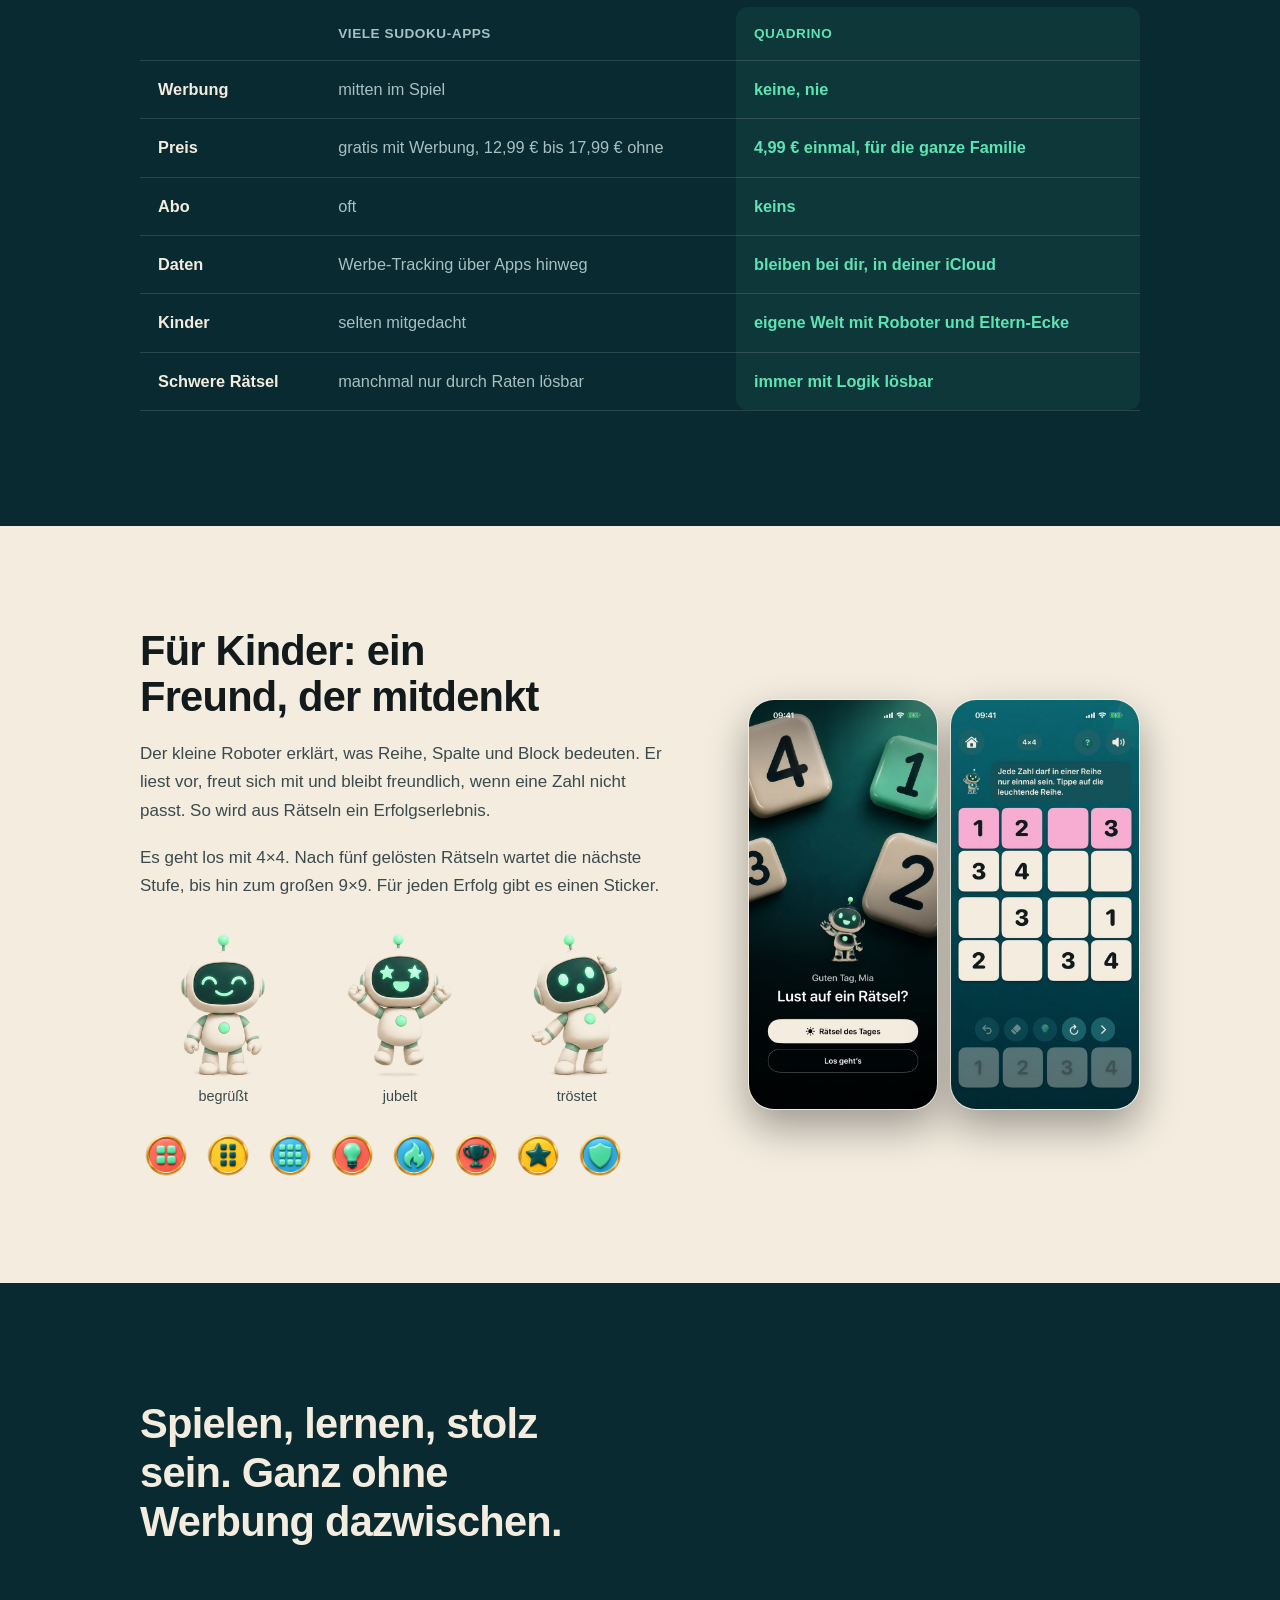
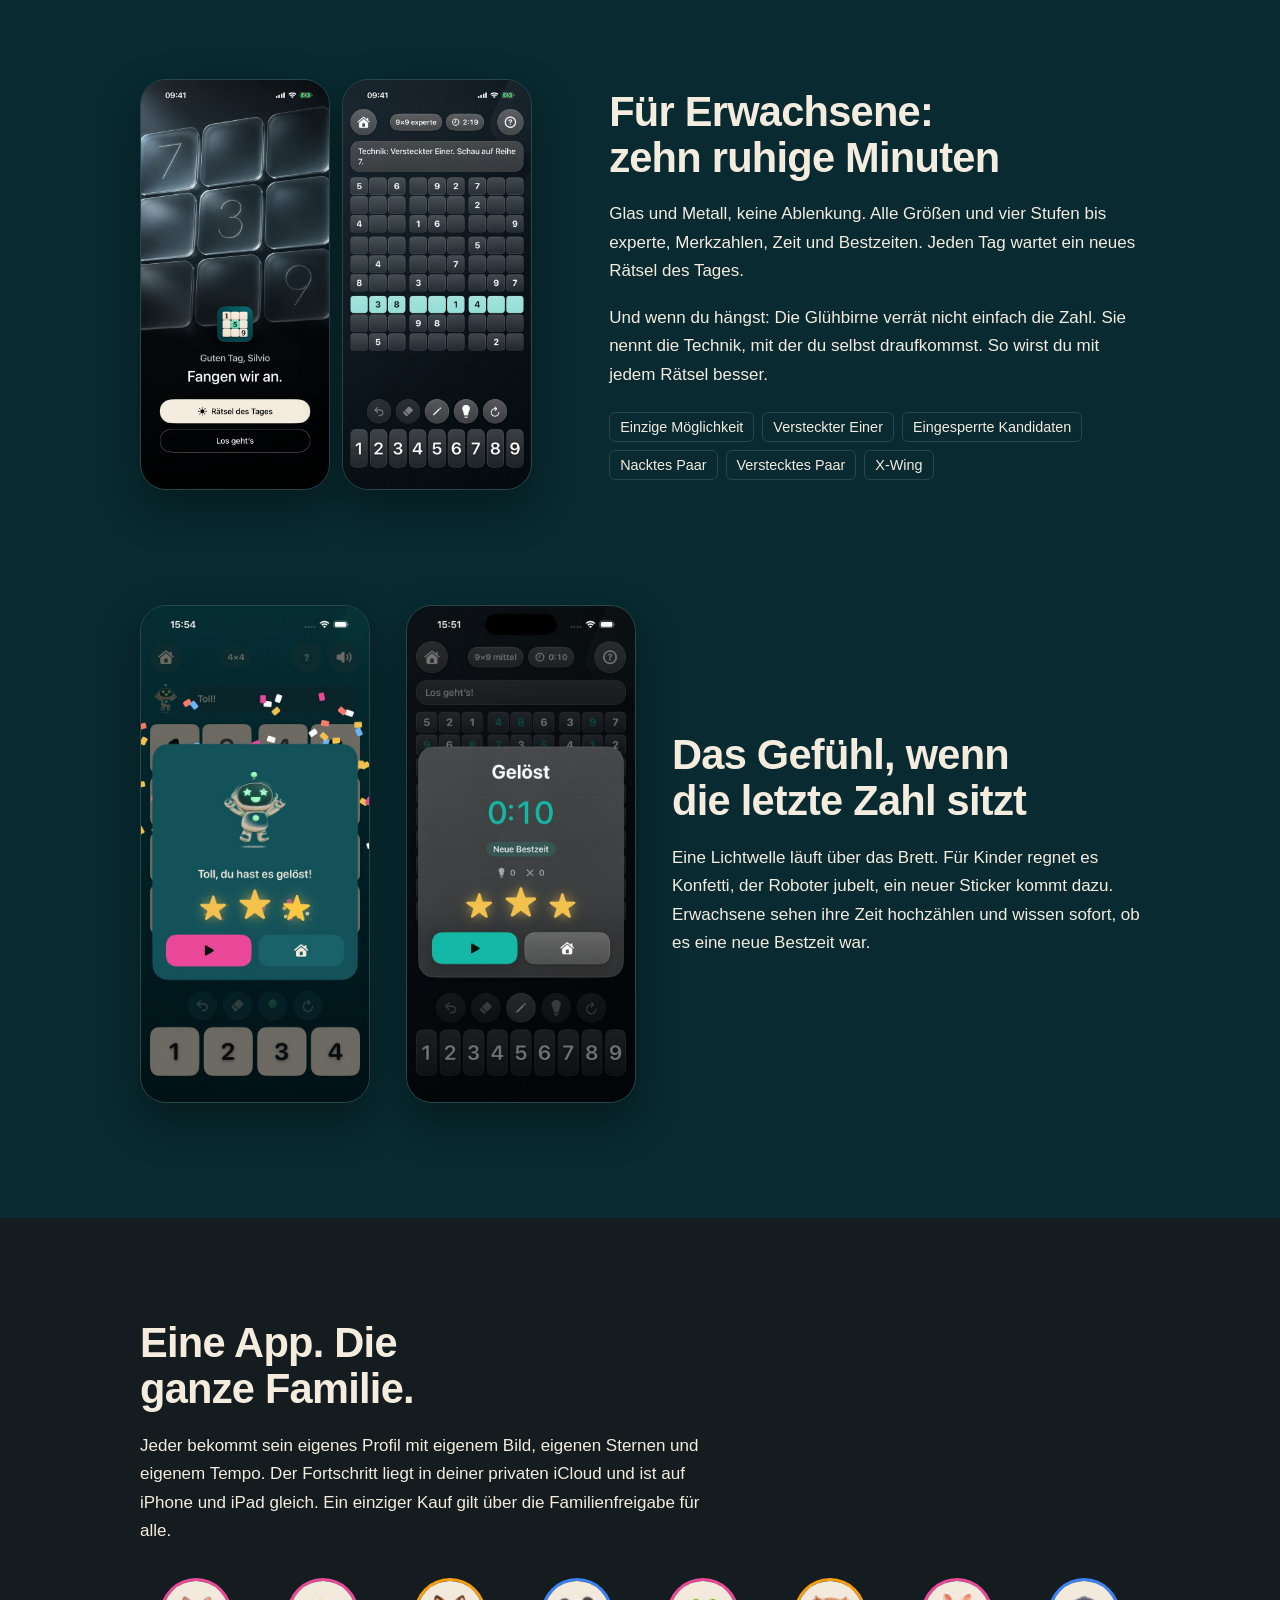
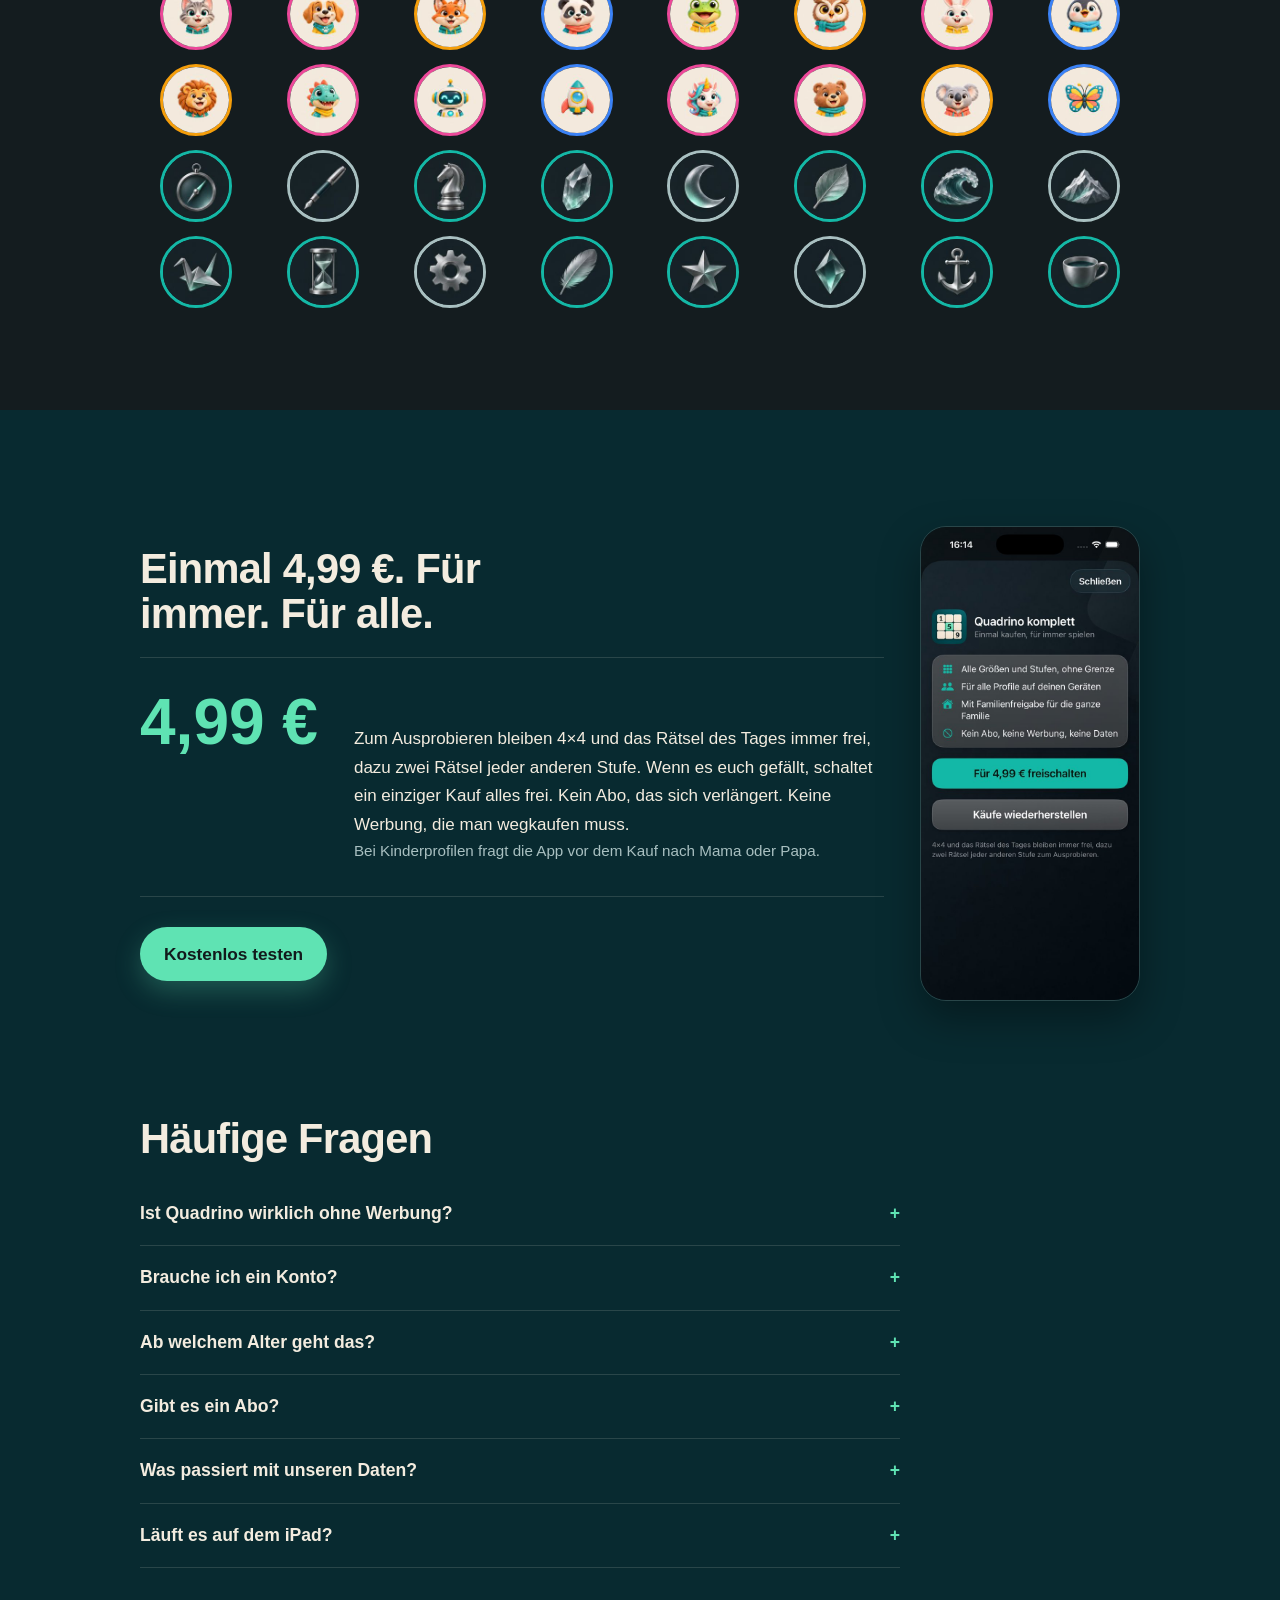
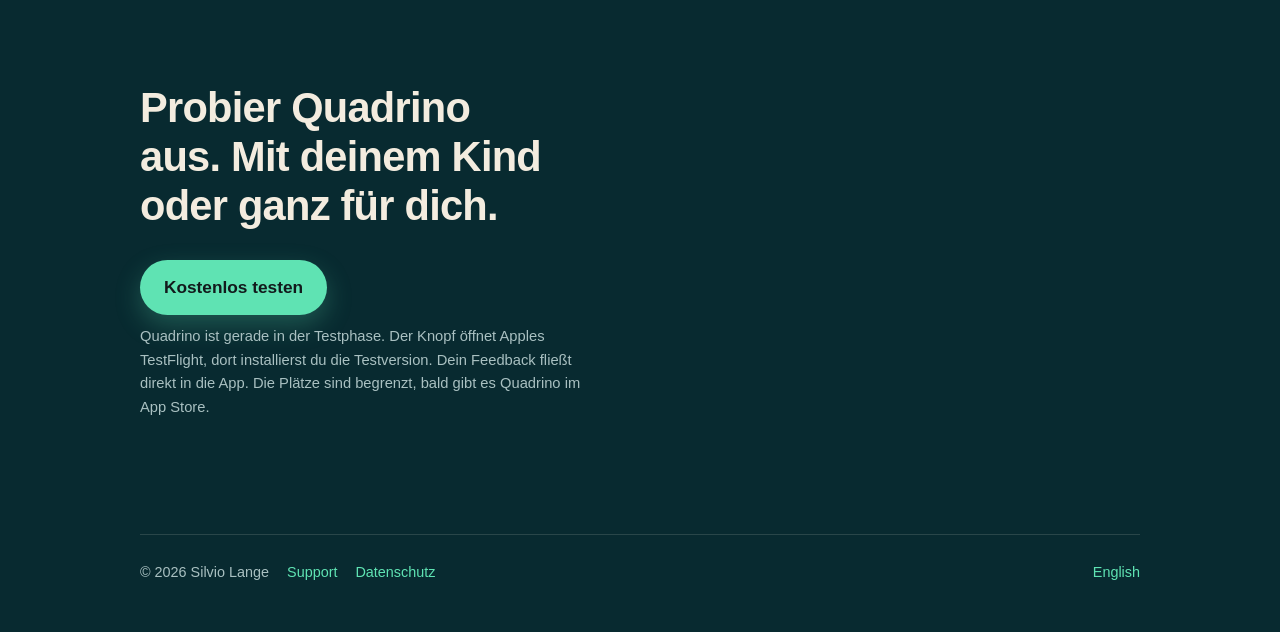
==== commit 692901ce: "Feinschliff: Heldbild ohne Kante, mehr Luft und Schrift, mitlaufender Kopf, Vergleich fürs Handy Co-" ====
--- a/index.html
+++ b/index.html
@@ -10,18 +10,19 @@
 <meta property="og:image" content="https://slange-a11y.github.io/quadrino/img/teaser.jpg">
 <meta property="og:type" content="website">
 <link rel="icon" href="icon.png">
-<link rel="stylesheet" href="style.css?v=202611101245">
+<link rel="stylesheet" href="style.css?v=202611101254">
 </head>
 <body>
 <div class="buehne" aria-hidden="true">
-  <i style="width:120px;height:120px;left:6%;top:12%;--d:46s;--x:60px;--y:80px;--r0:-8deg;--r1:10deg"></i>
-  <i style="width:70px;height:70px;left:82%;top:8%;--d:38s;--x:-50px;--y:90px;--r0:12deg;--r1:-6deg"></i>
-  <i style="width:160px;height:160px;left:70%;top:46%;--d:58s;--x:-80px;--y:-60px;--r0:6deg;--r1:-14deg"></i>
-  <i style="width:90px;height:90px;left:14%;top:62%;--d:52s;--x:70px;--y:-90px;--r0:-14deg;--r1:4deg"></i>
-  <i style="width:54px;height:54px;left:46%;top:30%;--d:34s;--x:40px;--y:60px;--r0:20deg;--r1:-10deg"></i>
-  <i style="width:110px;height:110px;left:40%;top:84%;--d:64s;--x:-60px;--y:-70px;--r0:-4deg;--r1:16deg"></i>
-  <i style="width:64px;height:64px;left:90%;top:76%;--d:44s;--x:-40px;--y:-50px;--r0:8deg;--r1:-12deg"></i>
-</div>
+  <i style="width:96px;height:96px;left:2%;top:14%;--d:46s;--x:30px;--y:80px;--r0:-8deg;--r1:10deg"></i>
+  <i style="width:64px;height:64px;left:91%;top:10%;--d:38s;--x:-30px;--y:90px;--r0:12deg;--r1:-6deg"></i>
+  <i style="width:130px;height:130px;left:89%;top:48%;--d:58s;--x:-30px;--y:-60px;--r0:6deg;--r1:-14deg"></i>
+  <i style="width:80px;height:80px;left:1%;top:60%;--d:52s;--x:40px;--y:-90px;--r0:-14deg;--r1:4deg"></i>
+  <i style="width:48px;height:48px;left:95%;top:30%;--d:34s;--x:-20px;--y:60px;--r0:20deg;--r1:-10deg"></i>
+  <i style="width:100px;height:100px;left:3%;top:86%;--d:64s;--x:30px;--y:-70px;--r0:-4deg;--r1:16deg"></i>
+  <i style="width:58px;height:58px;left:93%;top:78%;--d:44s;--x:-30px;--y:-50px;--r0:8deg;--r1:-12deg"></i>
+</div>
+<div class="kopf">
 <div class="wrap">
   <header class="top">
     <img src="icon.png" width="48" height="48" alt="">
@@ -31,6 +32,7 @@
     </div>
     <div class="cta-klein"><a class="cta" href="https://testflight.apple.com/join/FUYYN7MQ">Testen</a></div>
   </header>
+</div>
 </div>
 
 <div class="hero">
@@ -55,12 +57,12 @@
       <table class="vergleich">
         <thead><tr><th></th><th>Viele Sudoku-Apps</th><th>Quadrino</th></tr></thead>
         <tbody>
-            <tr><td>Werbung</td><td>mitten im Spiel</td><td>keine, nie</td></tr>
-            <tr><td>Preis</td><td>gratis mit Werbung, 12,99 € bis 17,99 € ohne</td><td>4,99 € einmal, für die ganze Familie</td></tr>
-            <tr><td>Abo</td><td>oft</td><td>keins</td></tr>
-            <tr><td>Daten</td><td>Werbe-Tracking über Apps hinweg</td><td>bleiben bei dir, in deiner iCloud</td></tr>
-            <tr><td>Kinder</td><td>selten mitgedacht</td><td>eigene Welt mit Roboter und Eltern-Ecke</td></tr>
-            <tr><td>Schwere Rätsel</td><td>manchmal nur durch Raten lösbar</td><td>immer mit Logik lösbar</td></tr>
+            <tr><th scope="row">Werbung</th><td data-label="Viele Sudoku-Apps">mitten im Spiel</td><td data-label="Quadrino">keine, nie</td></tr>
+            <tr><th scope="row">Preis</th><td data-label="Viele Sudoku-Apps">gratis mit Werbung, 12,99 € bis 17,99 € ohne</td><td data-label="Quadrino">4,99 € einmal, für die ganze Familie</td></tr>
+            <tr><th scope="row">Abo</th><td data-label="Viele Sudoku-Apps">oft</td><td data-label="Quadrino">keins</td></tr>
+            <tr><th scope="row">Daten</th><td data-label="Viele Sudoku-Apps">Werbe-Tracking über Apps hinweg</td><td data-label="Quadrino">bleiben bei dir, in deiner iCloud</td></tr>
+            <tr><th scope="row">Kinder</th><td data-label="Viele Sudoku-Apps">selten mitgedacht</td><td data-label="Quadrino">eigene Welt mit Roboter und Eltern-Ecke</td></tr>
+            <tr><th scope="row">Schwere Rätsel</th><td data-label="Viele Sudoku-Apps">manchmal nur durch Raten lösbar</td><td data-label="Quadrino">immer mit Logik lösbar</td></tr>
         </tbody>
       </table>
     </div>
--- a/style.css
+++ b/style.css
@@ -255,3 +255,94 @@
 /* Zwei Telefone nebeneinander in einer Spalte: jedes halb so breit (gewinnt gegen .split .phone) */
 .split .phones { margin-bottom: 0; justify-content: center; }
 .split .phones .phone { width: calc(50% - 6px); max-width: 240px; margin-inline: 0; }
+
+/* ---------- Feinschliff (10.11.2026): Luft, Schrift, Heldbild ohne Rand, mitlaufender Kopf ---------- */
+:root { --gap-l: clamp(76px, 9vw, 124px); --band: clamp(64px, 8vw, 104px); }
+body { font-size: 1.0625rem; }
+p { line-height: 1.68; max-width: 60ch; margin-bottom: 18px; }
+.note, .cta-hinweis { line-height: 1.6; }
+
+h1, h2, .zitat { letter-spacing: -.018em; }
+.intro h1 { font-size: clamp(2.4rem, 5.4vw, 4rem); line-height: 1.04; margin-bottom: 20px; max-width: 16ch; }
+.intro p { font-size: clamp(1.1rem, 1.6vw, 1.28rem); line-height: 1.6; color: rgba(243, 236, 223, .86); }
+h2 { font-size: clamp(1.8rem, 3.3vw, 2.6rem); line-height: 1.1; margin-bottom: 20px; max-width: 22ch; }
+.zitat { font-size: clamp(1.6rem, 3.6vw, 2.6rem); line-height: 1.18; max-width: 22ch; }
+section { scroll-margin-top: 96px; }
+.band { padding-block: var(--band); }
+
+/* Kopf läuft mit, damit „Testen“ immer erreichbar ist */
+.kopf {
+  position: sticky; top: 0; z-index: 20;
+  background: rgba(8, 42, 48, .74);
+  -webkit-backdrop-filter: saturate(150%) blur(16px); backdrop-filter: saturate(150%) blur(16px);
+  border-bottom: 1px solid rgba(243, 236, 223, .08);
+}
+.kopf header.top { padding-block: 12px; }
+.kopf header.top img { width: 40px; height: 40px; border-radius: 9px; }
+.kopf header.top .name { font-size: 1.12rem; }
+
+/* Heldbild: keine Kante mehr, es läuft an allen Seiten weich in den Hintergrund aus */
+.hero { max-width: 1440px; margin-top: 0; }
+.hero::after { content: none; }
+.hero {
+  -webkit-mask-image: linear-gradient(to right, transparent 0, #000 8%, #000 92%, transparent 100%), linear-gradient(to bottom, transparent 0, #000 9%, #000 74%, transparent 100%);
+  -webkit-mask-composite: source-in;
+          mask-image: linear-gradient(to right, transparent 0, #000 8%, #000 92%, transparent 100%), linear-gradient(to bottom, transparent 0, #000 9%, #000 74%, transparent 100%);
+          mask-composite: intersect;
+}
+.hero img { max-height: 680px; }
+.intro { margin-top: -36px; position: relative; }
+
+/* Hintergrundkacheln: leiser, damit sie nie wie ein Fehler über dem Text wirken */
+.buehne i { border-color: rgba(243, 236, 223, .07); background: linear-gradient(160deg, rgba(243, 236, 223, .05), rgba(243, 236, 223, .01)); }
+
+/* Knöpfe und Vertrauenszeile */
+.cta-zeile { margin-top: 30px; gap: 14px; }
+.intro .cta { padding: 16px 28px; font-size: 1.12rem; }
+.vertrauen { margin-top: 28px; gap: 10px 22px; color: rgba(243, 236, 223, .82); }
+
+/* Vergleich: Quadrino-Spalte leicht hinterlegt */
+.vergleich { margin-top: 28px; font-size: 1.02rem; }
+.vergleich th, .vergleich td { padding: 16px 18px; }
+.vergleich tbody th { text-transform: none; letter-spacing: 0; font-size: 1.02rem; color: var(--cream); font-weight: 600; }
+.vergleich thead th:last-child, .vergleich td:last-child { background: rgba(95, 227, 179, .07); }
+.vergleich thead th:last-child { color: var(--mint); border-radius: 12px 12px 0 0; }
+.vergleich tbody tr:last-child td:last-child { border-radius: 0 0 12px 12px; }
+
+/* Bänder und Abschnitte */
+.split { gap: clamp(36px, 6vw, 80px); }
+.roboter.drei { margin-top: 30px; }
+.medaillen { margin-top: 22px; gap: 10px; }
+.techniken { margin-top: 22px; }
+.gewinn { gap: clamp(20px, 3vw, 36px); }
+.avatare { margin-top: 32px; gap: 14px; }
+.preis { padding-block: 32px; margin-top: 8px; }
+.preis .betrag { font-size: clamp(2.8rem, 6vw, 4rem); }
+.fragen details { padding: 18px 0; }
+.fragen summary { font-size: 1.1rem; }
+.fragen details p { margin-top: 12px; }
+.schluss .cta-hinweis { max-width: 56ch; }
+footer { margin-top: var(--gap-l); padding-block: 26px 48px; }
+
+@media (max-width: 820px) {
+  .buehne i:nth-child(n+4) { display: none; }
+}
+@media (max-width: 600px) {
+  body { font-size: 1rem; }
+  .hero {
+    -webkit-mask-image: linear-gradient(to bottom, #000 0, #000 78%, transparent 100%);
+            mask-image: linear-gradient(to bottom, #000 0, #000 78%, transparent 100%);
+  }
+  .intro { margin-top: -12px; }
+  .intro-zeile img { display: none; }
+  .cta-zeile .cta { flex: 1 1 auto; justify-content: center; }
+  /* Tabelle wird zu Zeilen: Merkmal oben, darunter beide Seiten nebeneinander */
+  .vergleich thead { display: none; }
+  .vergleich, .vergleich tbody { display: block; }
+  .vergleich tr { display: grid; grid-template-columns: 1fr 1fr; gap: 6px 14px; padding: 16px 0; border-bottom: 1px solid var(--line); }
+  .vergleich th, .vergleich td { padding: 0; border: 0; background: none !important; }
+  .vergleich tbody th { grid-column: 1 / -1; font-size: 1.05rem; }
+  .vergleich td::before { content: attr(data-label); display: block; font-size: .72rem; letter-spacing: .06em; text-transform: uppercase; color: var(--muted); font-weight: 600; margin-bottom: 2px; }
+  .avatare { grid-template-columns: repeat(8, 1fr); gap: 6px; }
+  .avatare img { border-width: 2px; }
+}
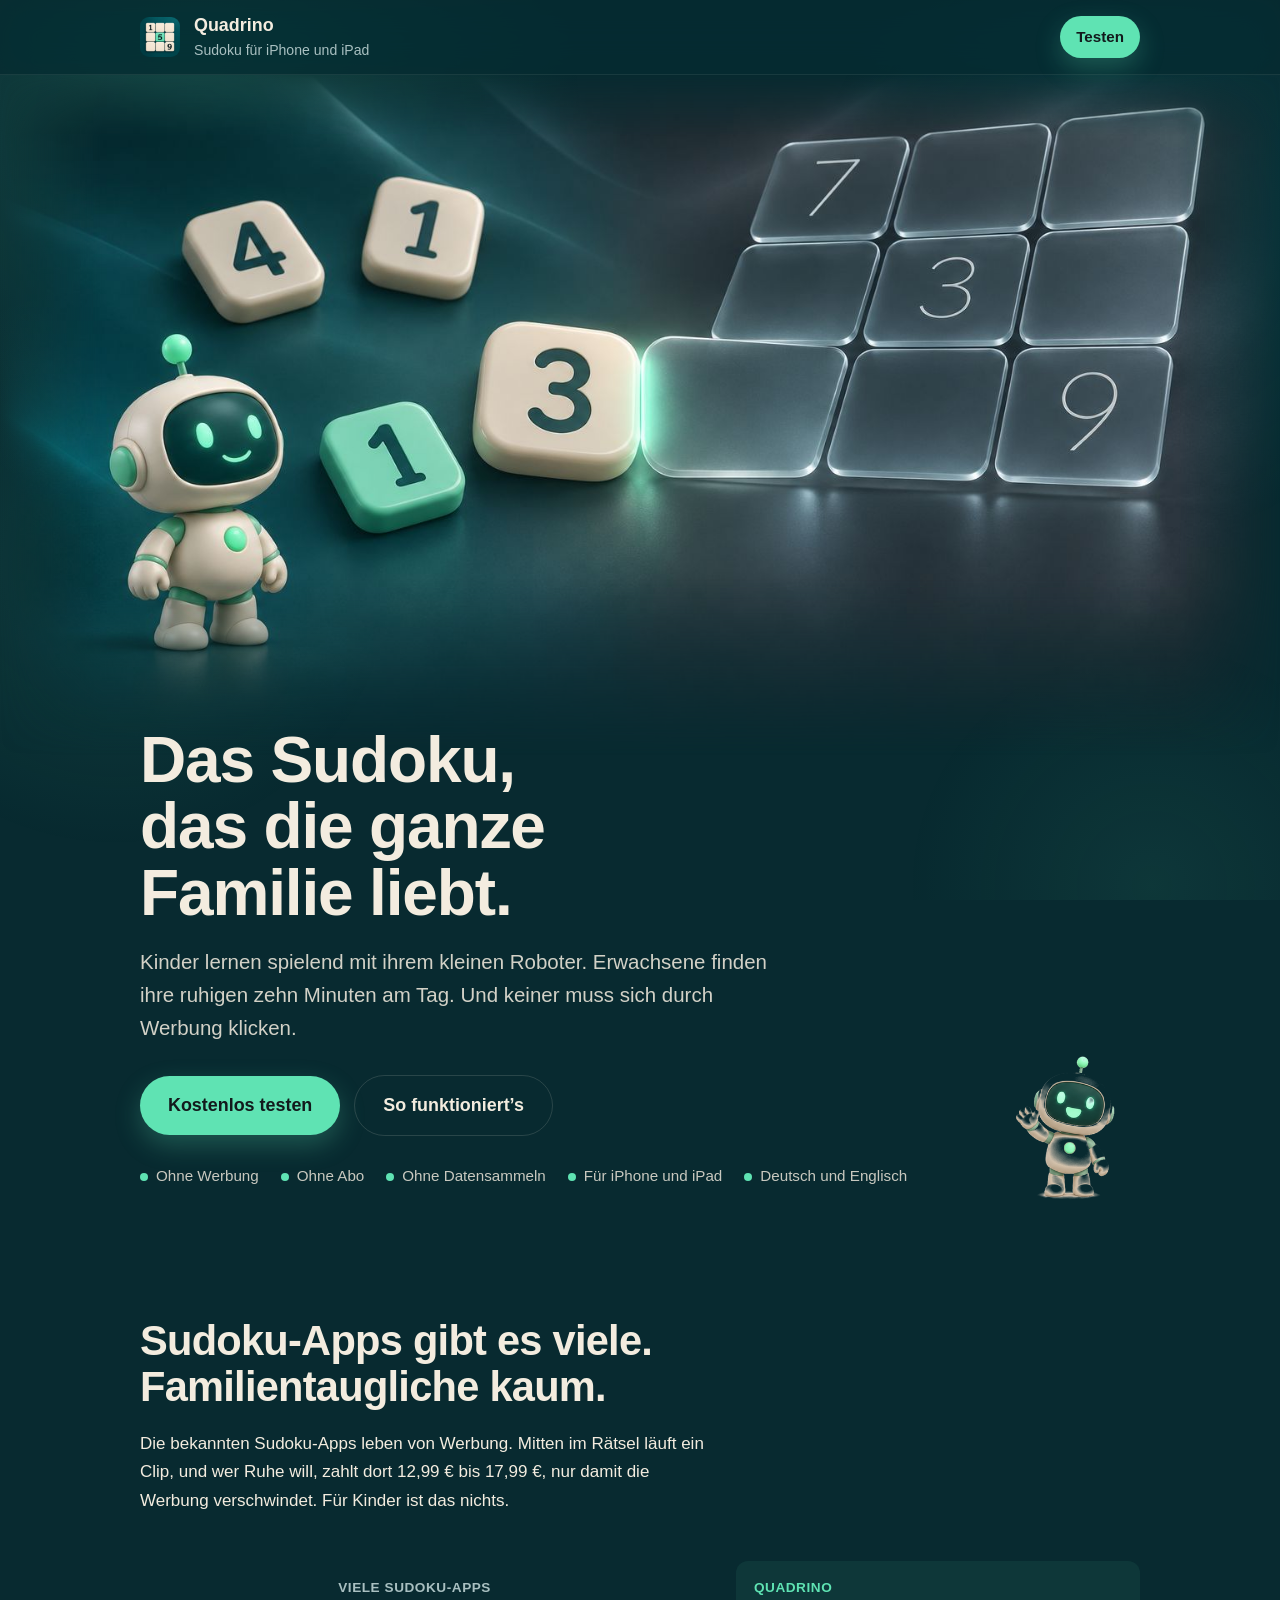
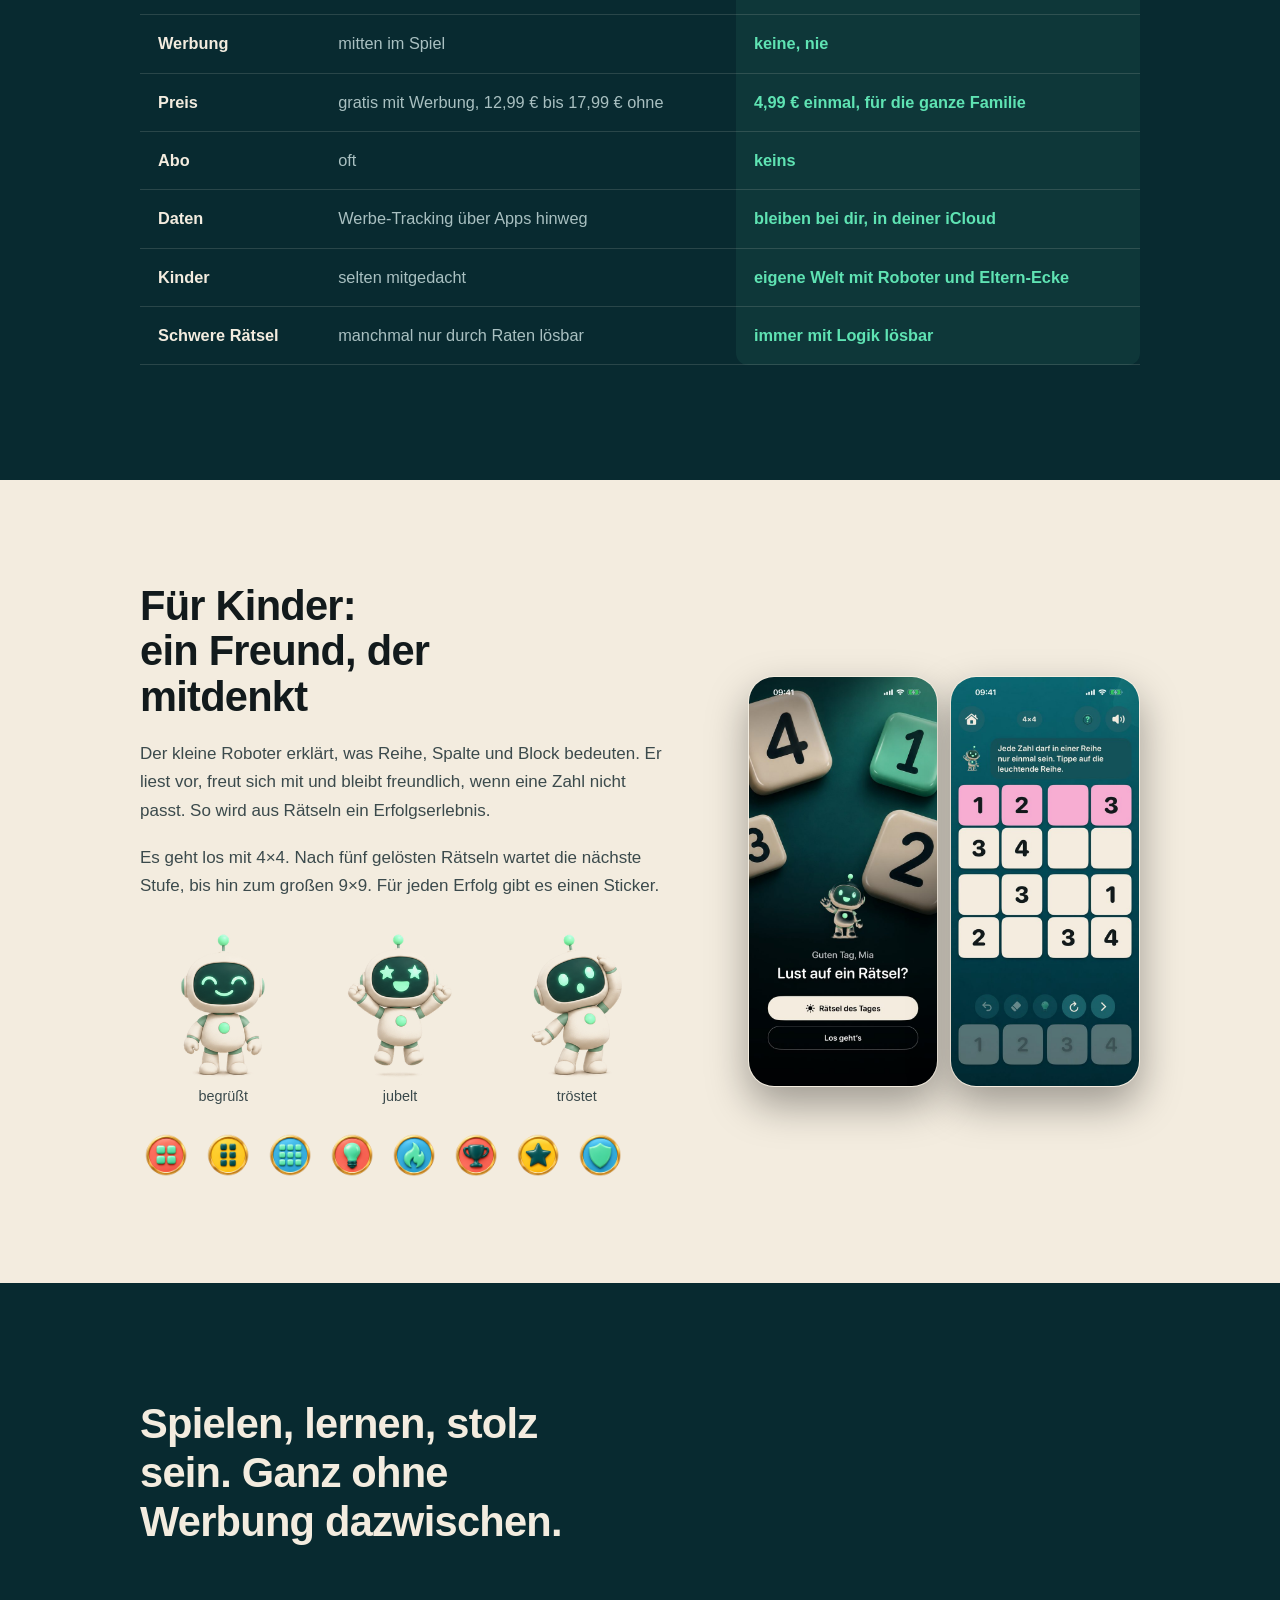
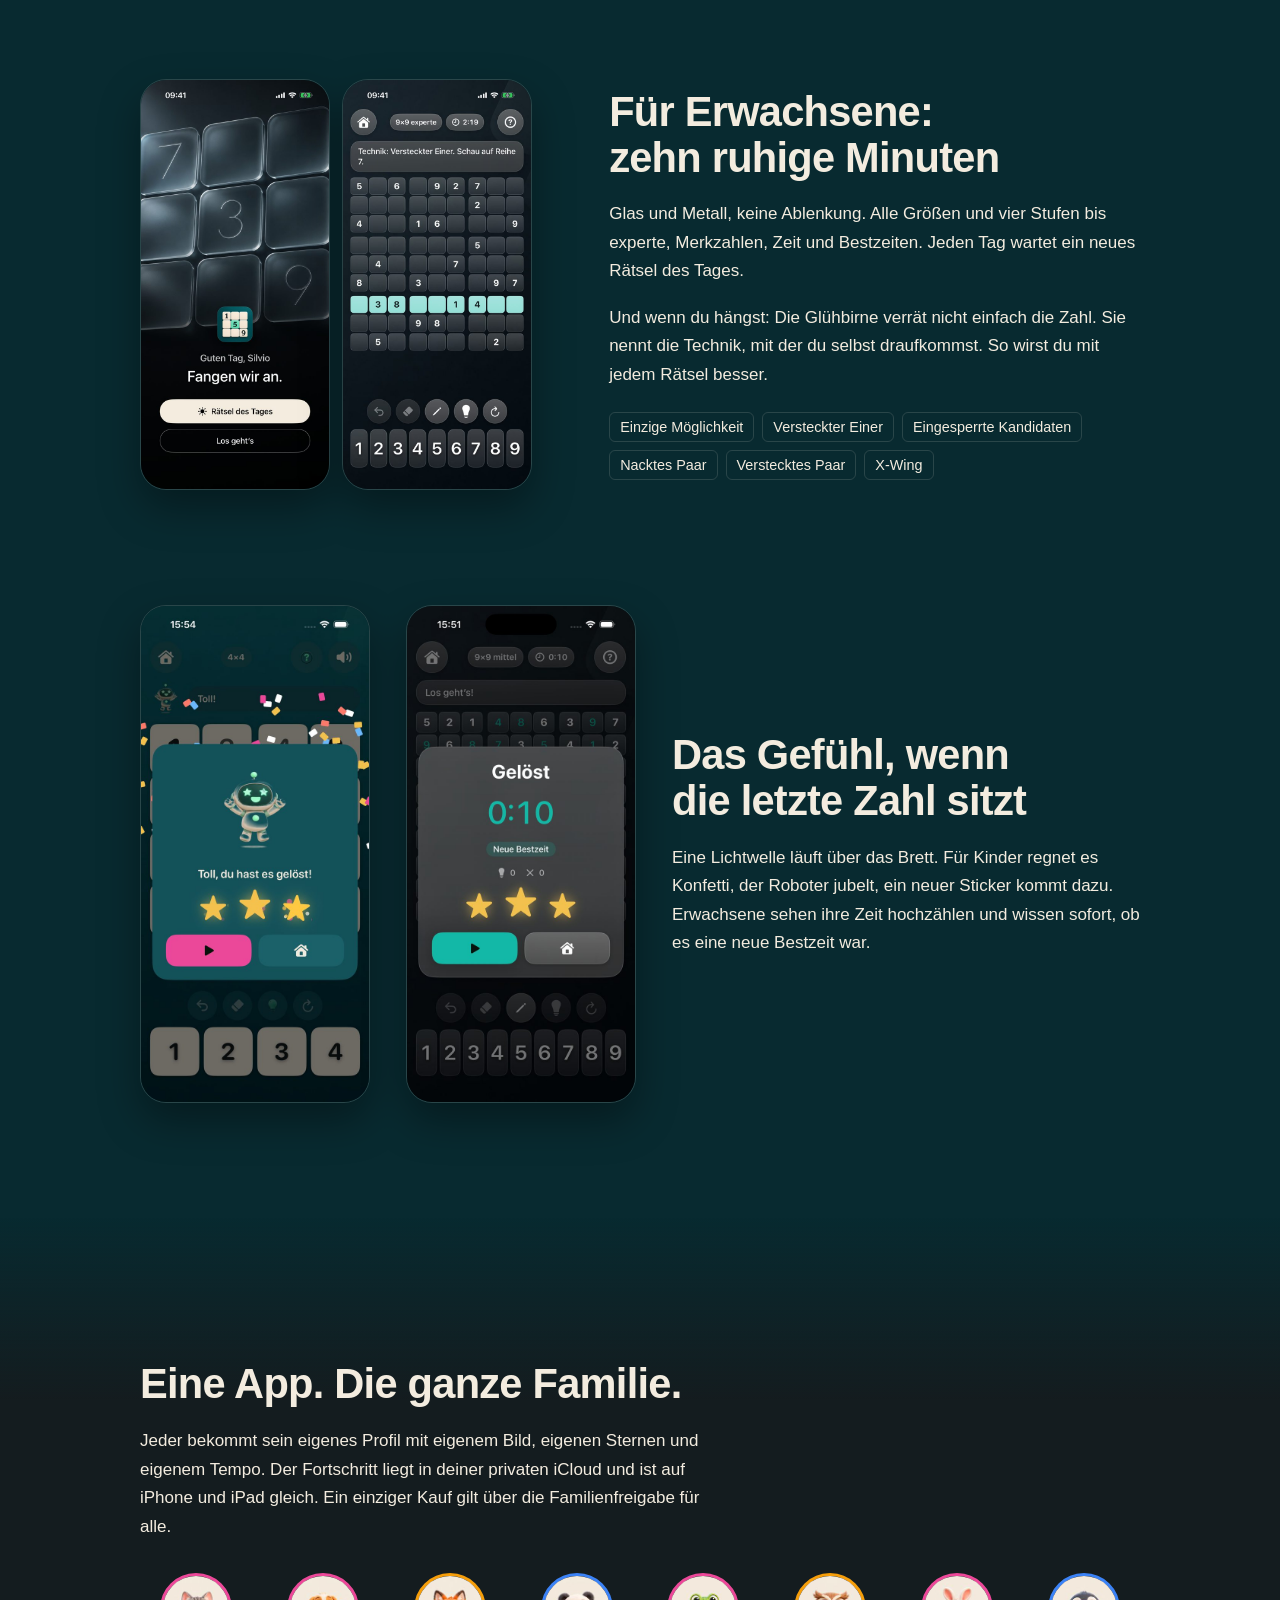
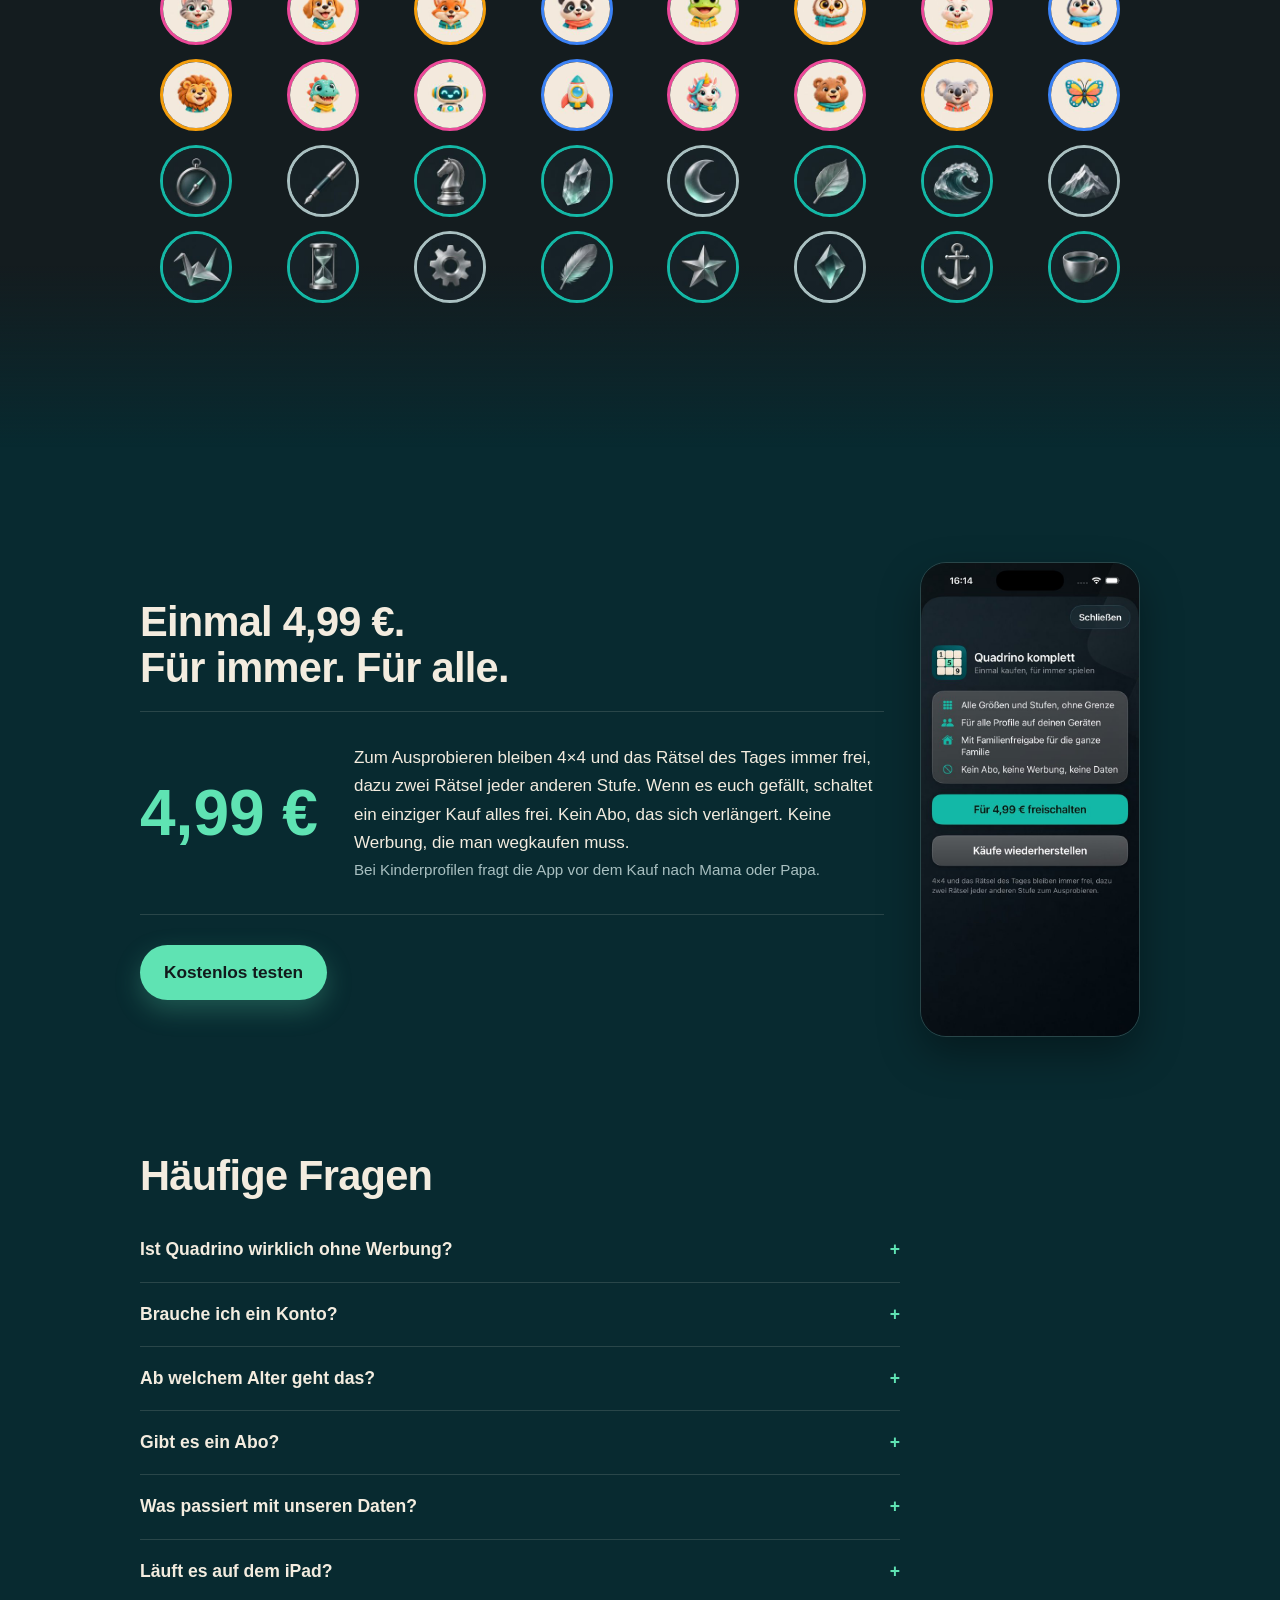
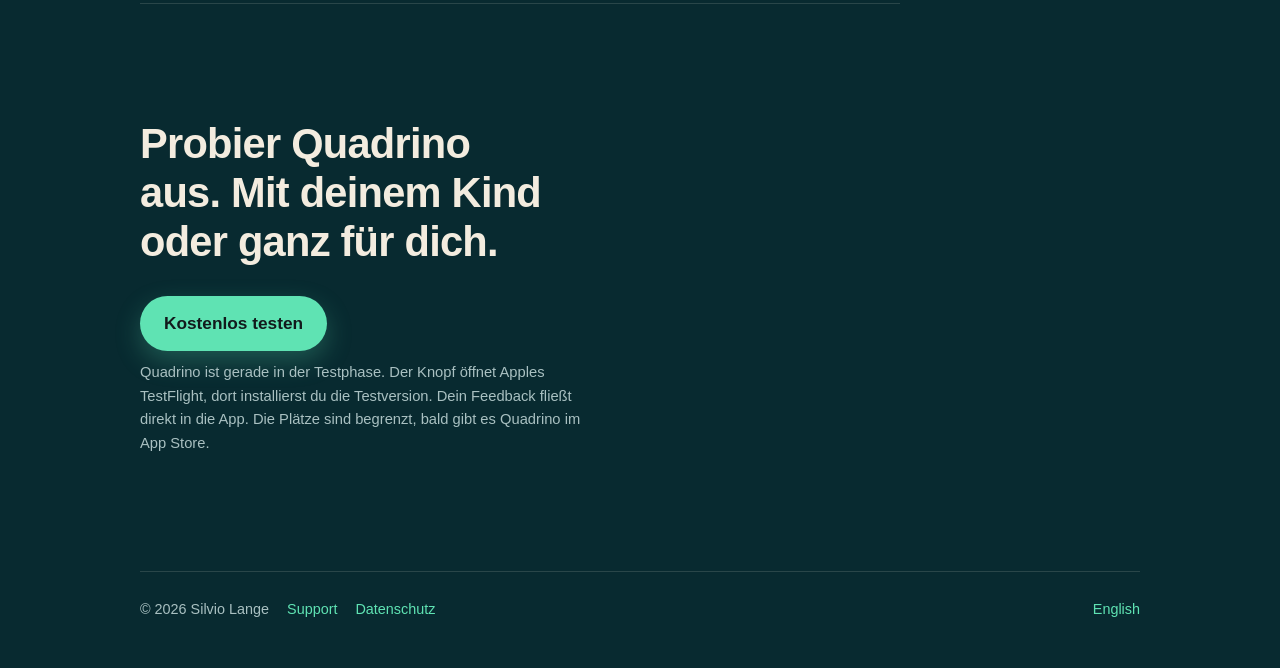
==== commit 521f0277: "Ruhiger Hintergrund: Lichtflecken statt Kacheln, weiches Familienband, saubere Zeilenumbrüche Co-Aut" ====
--- a/index.html
+++ b/index.html
@@ -10,17 +10,13 @@
 <meta property="og:image" content="https://slange-a11y.github.io/quadrino/img/teaser.jpg">
 <meta property="og:type" content="website">
 <link rel="icon" href="icon.png">
-<link rel="stylesheet" href="style.css?v=202611101254">
+<link rel="stylesheet" href="style.css?v=202611101324">
 </head>
 <body>
 <div class="buehne" aria-hidden="true">
-  <i style="width:96px;height:96px;left:2%;top:14%;--d:46s;--x:30px;--y:80px;--r0:-8deg;--r1:10deg"></i>
-  <i style="width:64px;height:64px;left:91%;top:10%;--d:38s;--x:-30px;--y:90px;--r0:12deg;--r1:-6deg"></i>
-  <i style="width:130px;height:130px;left:89%;top:48%;--d:58s;--x:-30px;--y:-60px;--r0:6deg;--r1:-14deg"></i>
-  <i style="width:80px;height:80px;left:1%;top:60%;--d:52s;--x:40px;--y:-90px;--r0:-14deg;--r1:4deg"></i>
-  <i style="width:48px;height:48px;left:95%;top:30%;--d:34s;--x:-20px;--y:60px;--r0:20deg;--r1:-10deg"></i>
-  <i style="width:100px;height:100px;left:3%;top:86%;--d:64s;--x:30px;--y:-70px;--r0:-4deg;--r1:16deg"></i>
-  <i style="width:58px;height:58px;left:93%;top:78%;--d:44s;--x:-30px;--y:-50px;--r0:8deg;--r1:-12deg"></i>
+  <i style="width:46vmax;height:46vmax;left:-14vmax;top:30vh;--d:48s;--x:12vw;--y:-10vh;--c:95,227,179;--a:.10"></i>
+  <i style="width:52vmax;height:52vmax;left:62vw;top:-12vh;--d:60s;--x:-14vw;--y:16vh;--c:24,120,128;--a:.22"></i>
+  <i style="width:40vmax;height:40vmax;left:70vw;top:70vh;--d:54s;--x:-10vw;--y:-14vh;--c:95,227,179;--a:.07"></i>
 </div>
 <div class="kopf">
 <div class="wrap">
@@ -51,7 +47,7 @@
   </div>
 
   <section id="so">
-    <h2>Sudoku-Apps gibt es viele. Familientaugliche kaum.</h2>
+    <h2>Sudoku-Apps gibt es viele.<br>Familientaugliche kaum.</h2>
     <p>Die bekannten Sudoku-Apps leben von Werbung. Mitten im Rätsel läuft ein Clip, und wer Ruhe will, zahlt dort 12,99 € bis 17,99 €, nur damit die Werbung verschwindet. Für Kinder ist das nichts.</p>
     <div class="tabelle">
       <table class="vergleich">
@@ -74,7 +70,7 @@
     <section>
       <div class="split">
         <div>
-          <h2>Für Kinder: ein Freund, der mitdenkt</h2>
+          <h2>Für Kinder:<br>ein Freund, der mitdenkt</h2>
           <p>Der kleine Roboter erklärt, was Reihe, Spalte und Block bedeuten. Er liest vor, freut sich mit und bleibt freundlich, wenn eine Zahl nicht passt. So wird aus Rätseln ein Erfolgserlebnis.</p>
           <p>Es geht los mit 4×4. Nach fünf gelösten Rätseln wartet die nächste Stufe, bis hin zum großen 9×9. Für jeden Erfolg gibt es einen Sticker.</p>
           <div class="roboter drei">
@@ -99,7 +95,7 @@
     <div class="split links">
       <div class="phones"><img class="phone" width="230" height="500" src="img/erw-begruessung.jpg" alt="Begrüßung im Erwachsenenmodus mit Glaskacheln" loading="lazy"><img class="phone" width="230" height="500" src="img/erw-hinweis.jpg" alt="Der Hinweis nennt die Technik Versteckter Einer" loading="lazy"></div>
       <div>
-        <h2>Für Erwachsene: zehn ruhige Minuten</h2>
+        <h2>Für Erwachsene:<br>zehn ruhige Minuten</h2>
         <p>Glas und Metall, keine Ablenkung. Alle Größen und vier Stufen bis experte, Merkzahlen, Zeit und Bestzeiten. Jeden Tag wartet ein neues Rätsel des Tages.</p>
         <p>Und wenn du hängst: Die Glühbirne verrät nicht einfach die Zahl. Sie nennt die Technik, mit der du selbst draufkommst. So wirst du mit jedem Rätsel besser.</p>
         <ul class="techniken"><li>Einzige Möglichkeit</li><li>Versteckter Einer</li><li>Eingesperrte Kandidaten</li><li>Nacktes Paar</li><li>Verstecktes Paar</li><li>X-Wing</li></ul>
@@ -112,7 +108,7 @@
       <img class="phone" width="230" height="500" src="img/kind-gewonnen.jpg" alt="Gewinnmoment für Kinder mit Konfetti und drei Sternen" loading="lazy">
       <img class="phone" width="230" height="500" src="img/erw-gewonnen.jpg" alt="Gewinnmoment für Erwachsene mit Zeit und neuer Bestzeit" loading="lazy">
       <div>
-        <h2>Das Gefühl, wenn die letzte Zahl sitzt</h2>
+        <h2>Das Gefühl, wenn<br>die letzte Zahl sitzt</h2>
         <p>Eine Lichtwelle läuft über das Brett. Für Kinder regnet es Konfetti, der Roboter jubelt, ein neuer Sticker kommt dazu. Erwachsene sehen ihre Zeit hochzählen und wissen sofort, ob es eine neue Bestzeit war.</p>
       </div>
     </div>
@@ -166,7 +162,7 @@
   <section>
     <div class="preis-zeile">
       <div>
-        <h2>Einmal 4,99 €. Für immer. Für alle.</h2>
+        <h2>Einmal 4,99 €.<br>Für immer. Für alle.</h2>
         <div class="preis">
           <div class="betrag">4,99 €</div>
           <div>
--- a/style.css
+++ b/style.css
@@ -346,3 +346,18 @@
   .avatare { grid-template-columns: repeat(8, 1fr); gap: 6px; }
   .avatare img { border-width: 2px; }
 }
+
+/* ---------- Ruhiger Hintergrund (10.11.2026): weiche Lichtflecken statt Kacheln, Bänder ohne harte Kante ---------- */
+.buehne i {
+  border: 0; border-radius: 50%;
+  background: radial-gradient(circle, rgba(var(--c), var(--a)) 0%, rgba(var(--c), 0) 68%);
+  animation: treiben var(--d, 50s) ease-in-out infinite alternate;
+}
+@media (max-width: 820px) { .buehne i:nth-child(n+4) { display: block; } }
+.band.graphit {
+  background: linear-gradient(to bottom, rgba(20, 28, 31, 0) 0, var(--graphit) 22%, var(--graphit) 78%, rgba(20, 28, 31, 0) 100%);
+  padding-block: calc(var(--band) * 1.4);
+}
+h2 { max-width: none; }
+.split h2, .gewinn h2 { max-width: 20ch; }
+.preis { align-items: center; }
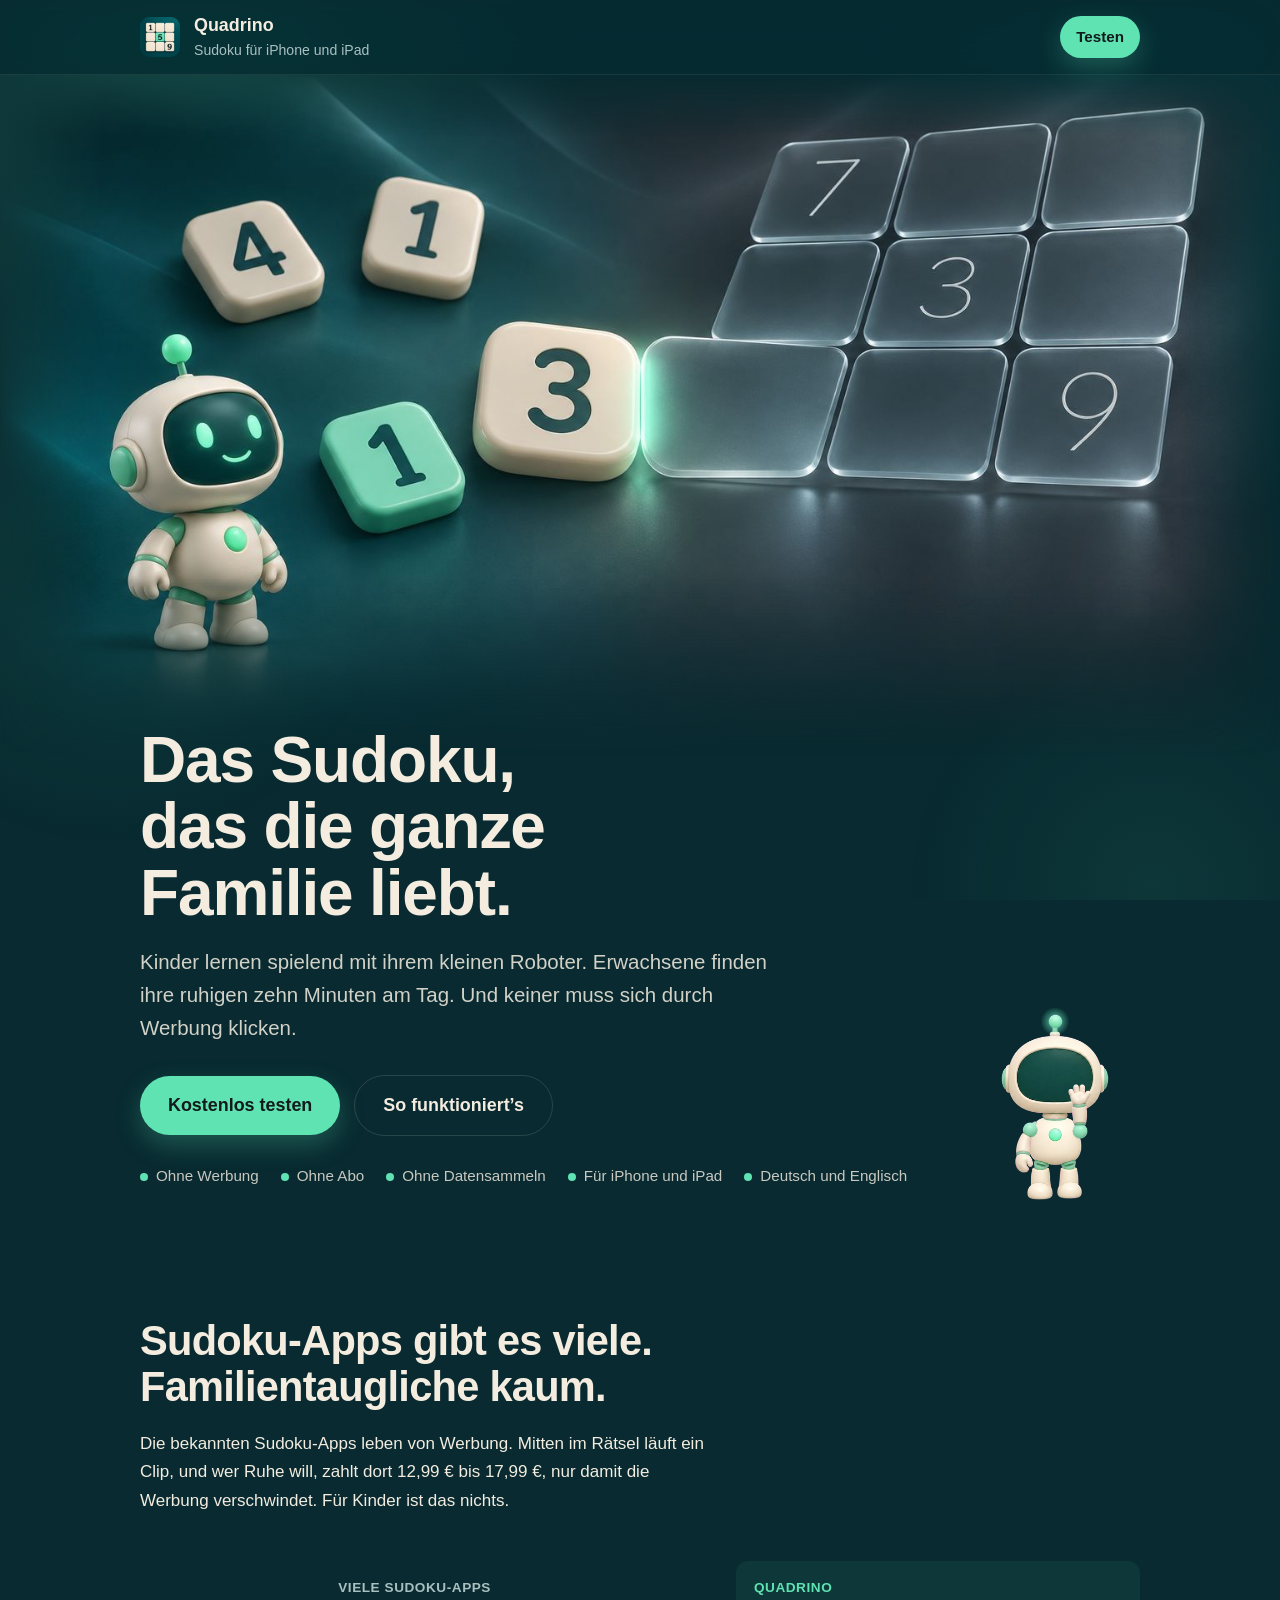
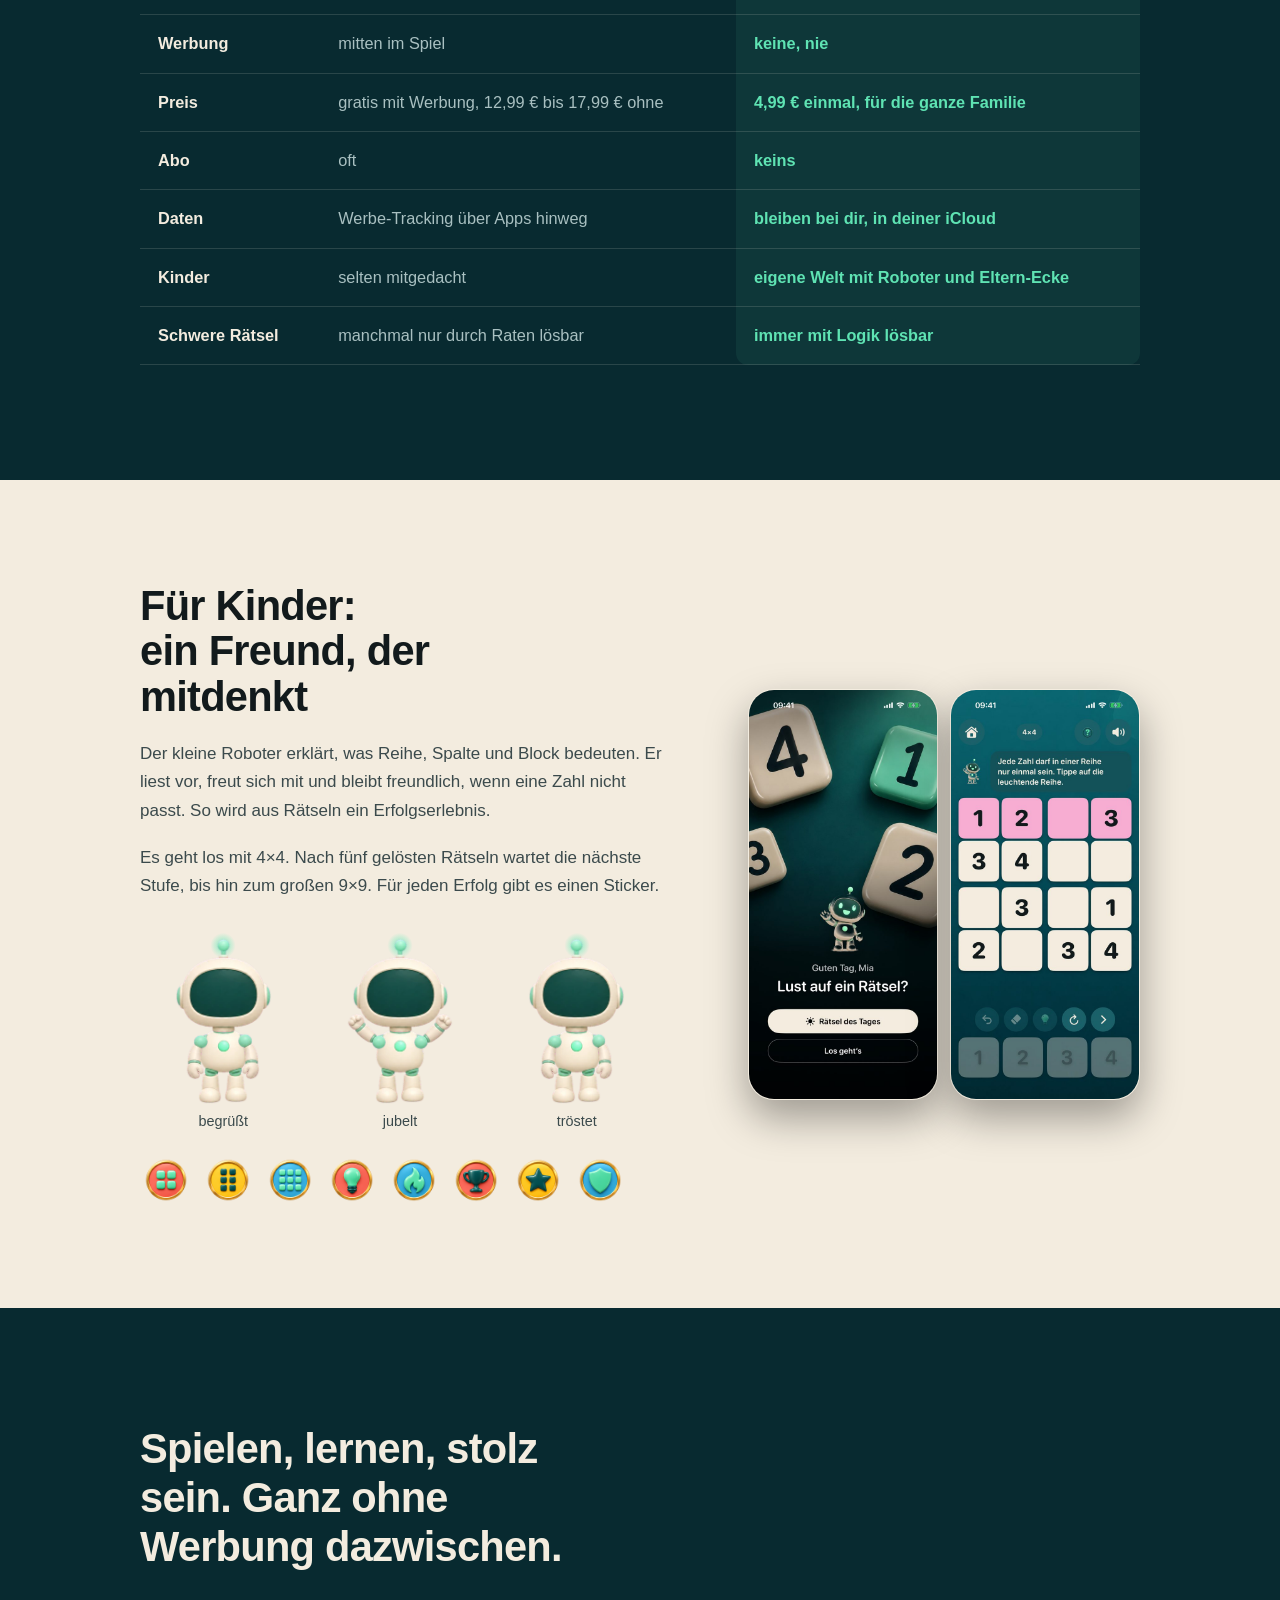
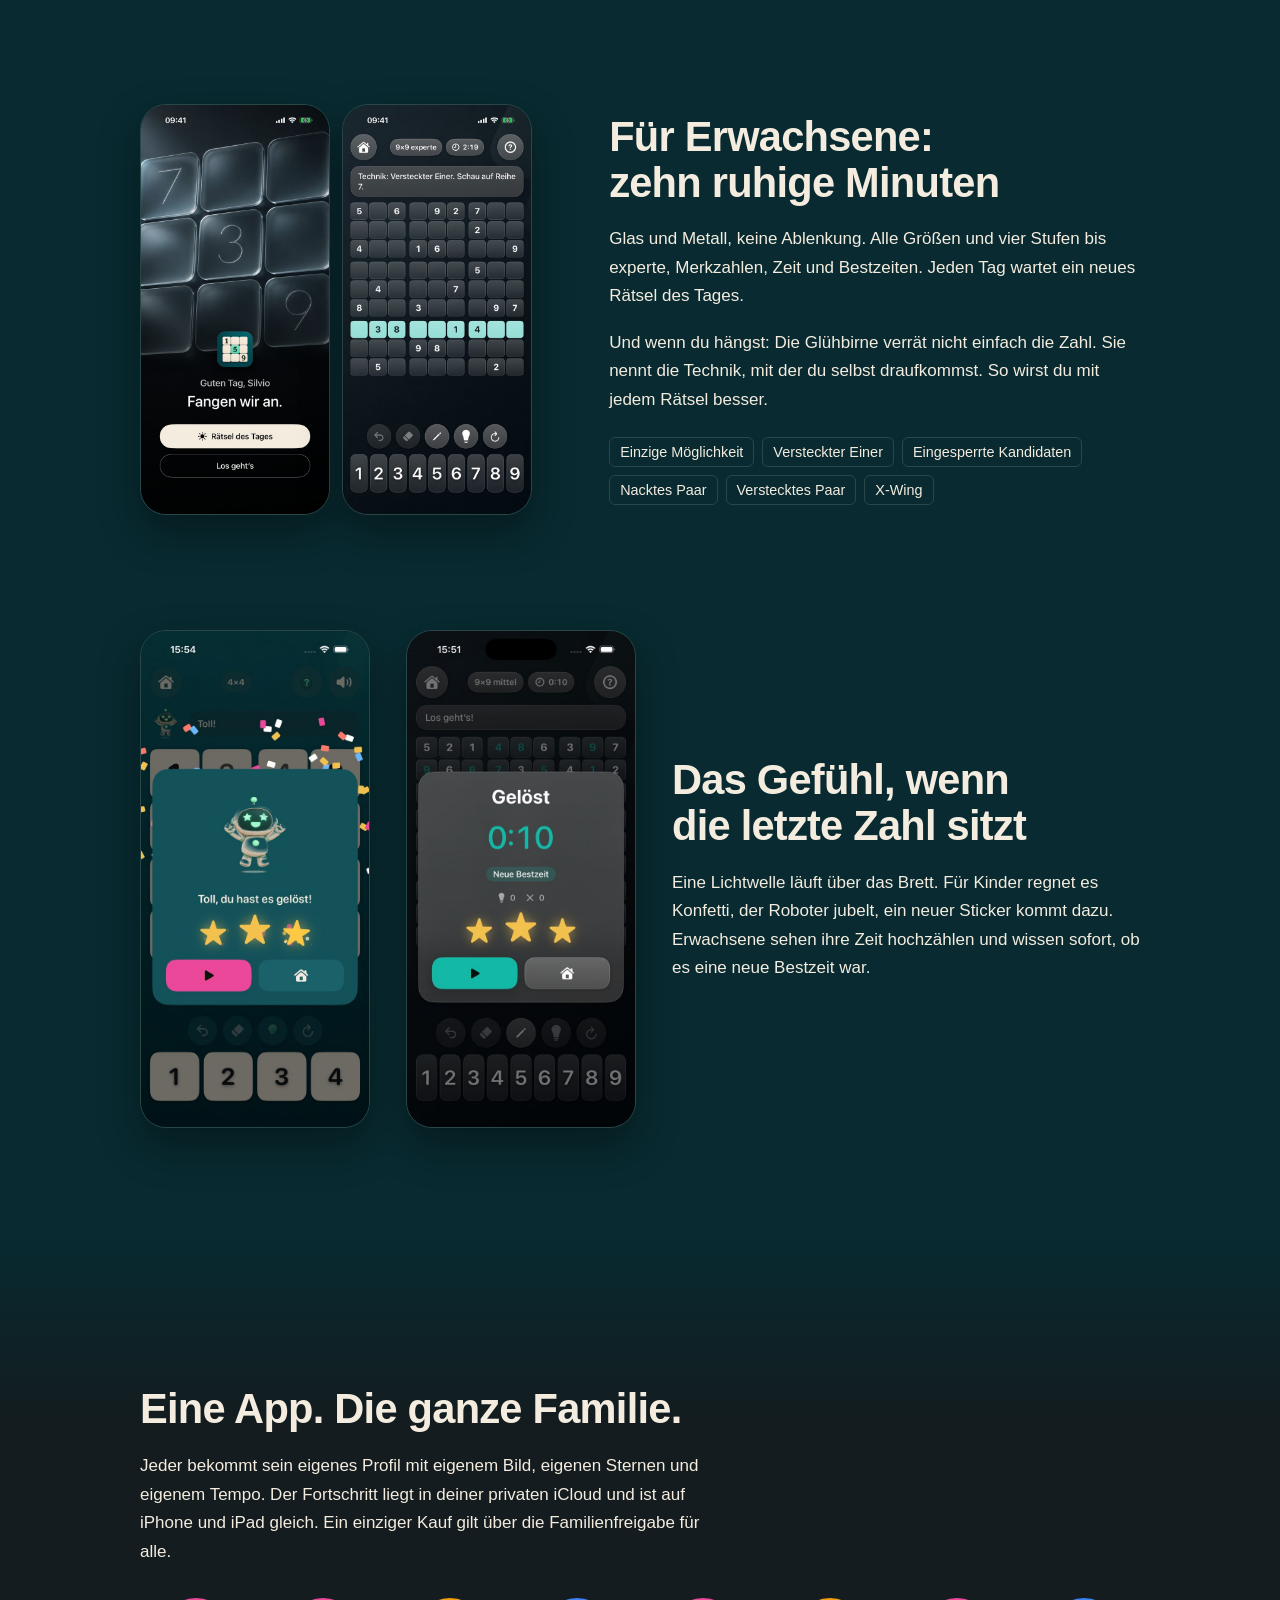
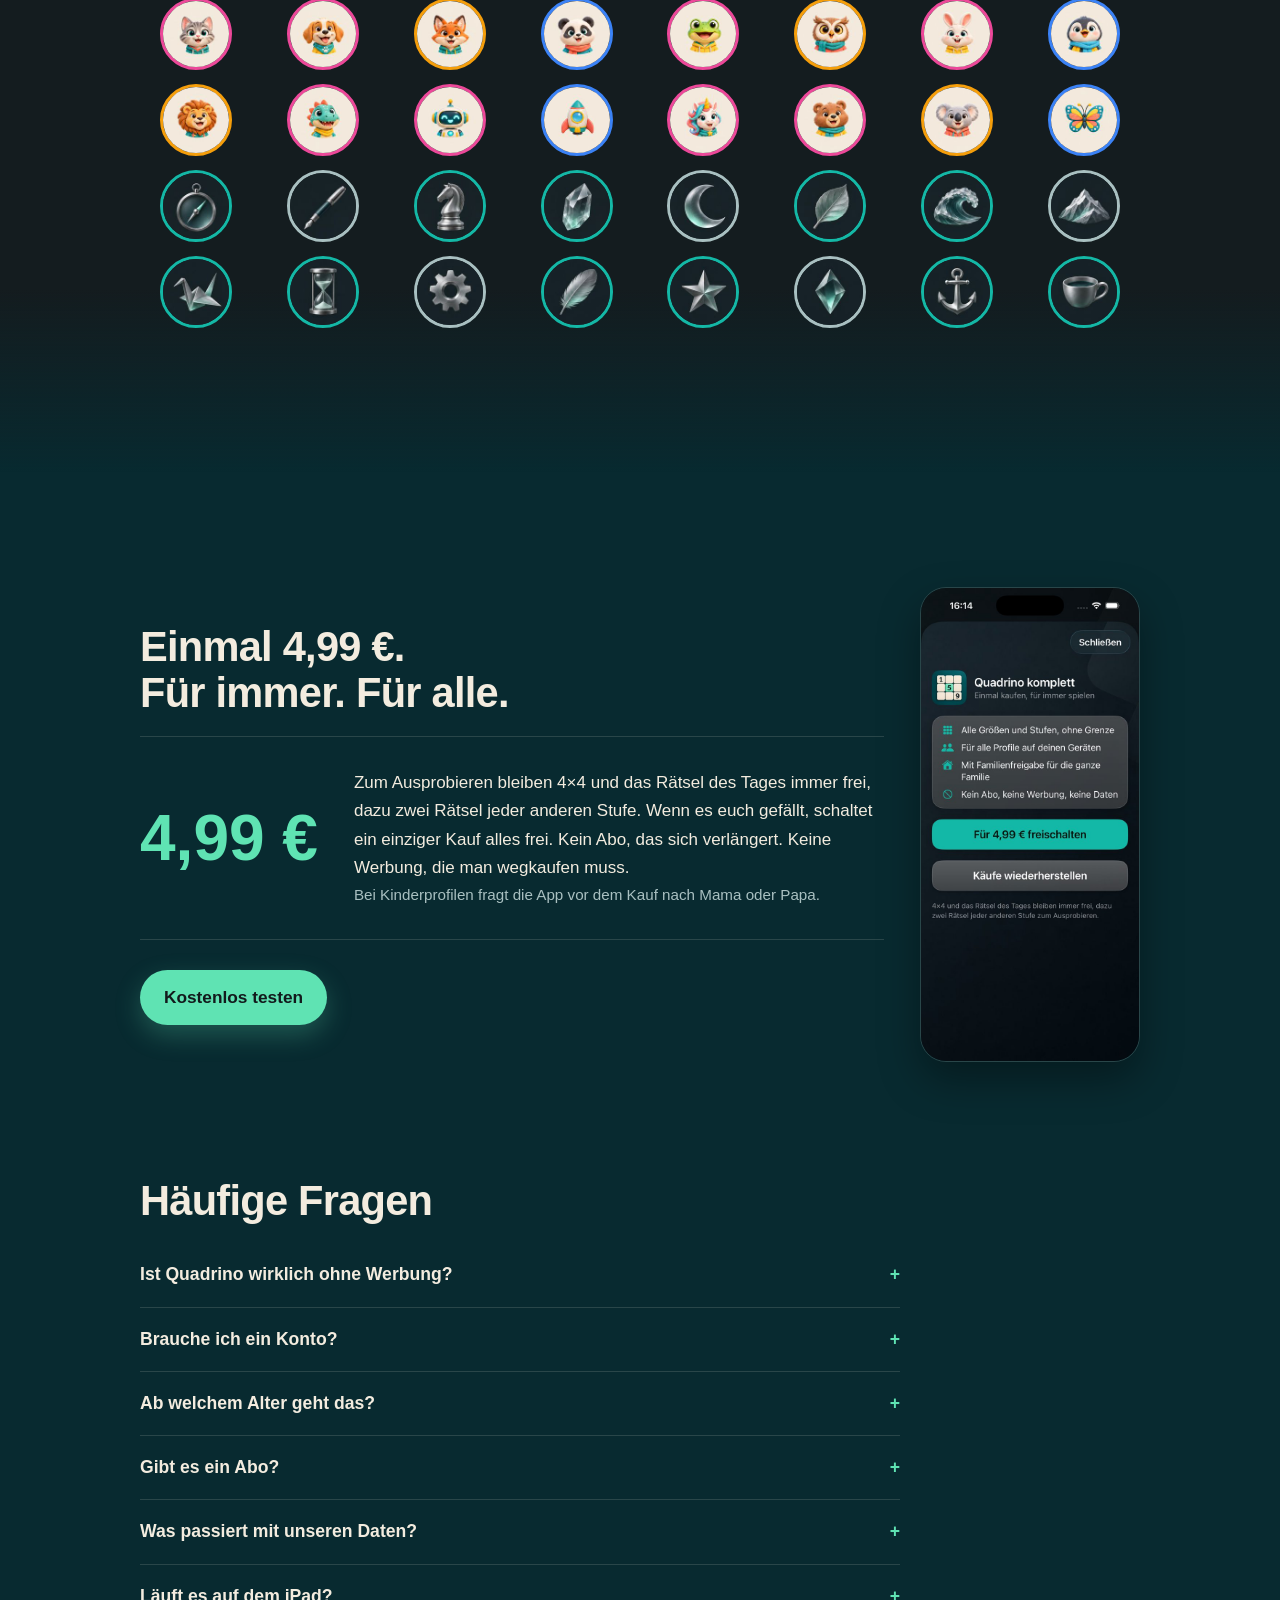
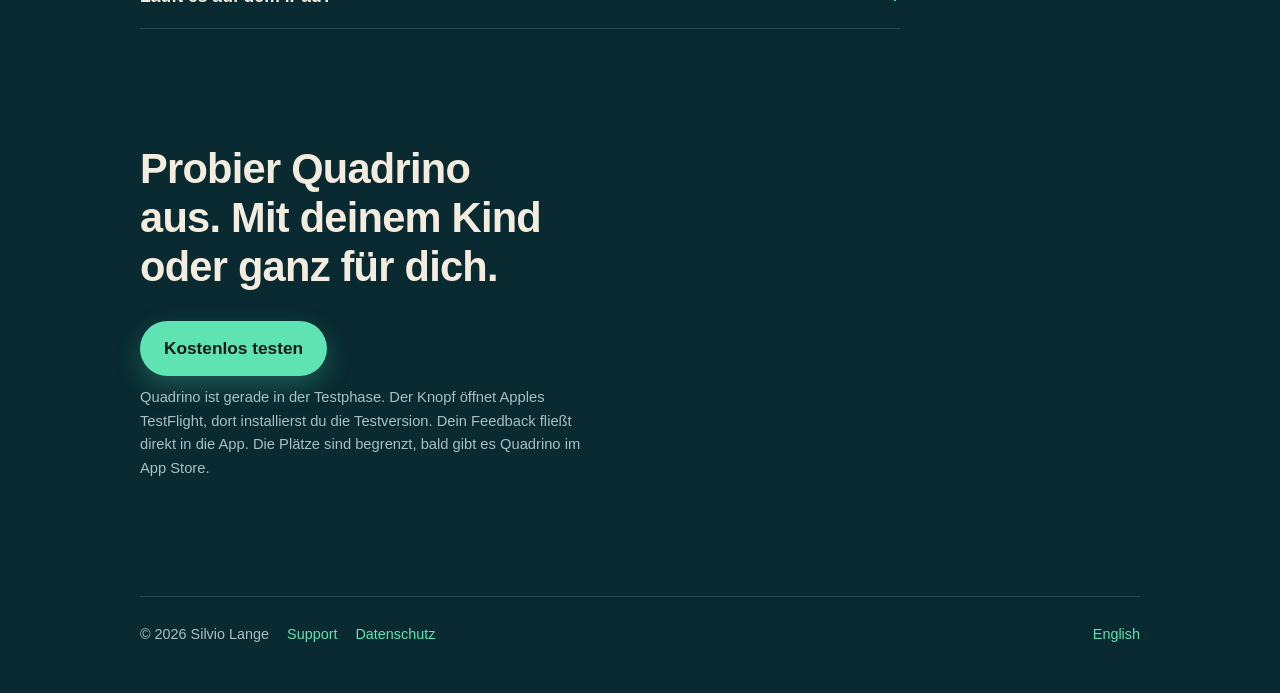
==== commit 359aa380: "Roboter aus Ebenen: winkt, begrüßt, jubelt und tröstet mit Mund, bewegt mit CSS Dieselben Teile wie " ====
--- a/index.html
+++ b/index.html
@@ -10,7 +10,8 @@
 <meta property="og:image" content="https://slange-a11y.github.io/quadrino/img/teaser.jpg">
 <meta property="og:type" content="website">
 <link rel="icon" href="icon.png">
-<link rel="stylesheet" href="style.css?v=202611101324">
+<link rel="stylesheet" href="style.css?v=202611101505">
+<link rel="stylesheet" href="roboter.css?v=202611101505">
 </head>
 <body>
 <div class="buehne" aria-hidden="true">
@@ -43,7 +44,7 @@
       <div class="cta-zeile"><a class="cta" href="https://testflight.apple.com/join/FUYYN7MQ">Kostenlos testen</a><a class="cta leise" href="#so">So funktioniert’s</a></div>
       <ul class="vertrauen"><li>Ohne Werbung</li><li>Ohne Abo</li><li>Ohne Datensammeln</li><li>Für iPhone und iPad</li><li>Deutsch und Englisch</li></ul>
     </div>
-    <img src="img/roboter/wave.png" width="150" height="150" alt="Der Roboter winkt">
+    <div class="rig rig-wave" role="img" aria-label="Der Roboter winkt"><div class="r-koerper"><img class="r t-beinR" style="left:33.018%;top:76.071%;width:16.382%" src="img/roboter/rig/beinR.webp" alt="" loading="lazy"><img class="r t-beinL" style="left:50.296%;top:76.071%;width:16.213%" src="img/roboter/rig/beinL.webp" alt="" loading="lazy"><div class="r-oben"><img class="r t-rumpf" style="left:32.782%;top:54.314%;width:34.285%" src="img/roboter/rig/rumpf.webp" alt="" loading="lazy"><div class="r-kopf"><div class="r-antenne"><img class="r t-stab" style="left:45.888%;top:6.109%;width:8.445%" src="img/roboter/rig/stab.webp" alt="" loading="lazy"><i class="r-glow"></i><img class="r t-kugel" style="left:45.026%;top:4.241%;width:10.133%" src="img/roboter/rig/kugel.webp" alt="" loading="lazy"></div><img class="r t-kopf" style="left:17.767%;top:14.635%;width:64.685%" src="img/roboter/rig/kopf.webp" alt="" loading="lazy"><img class="r f f-wave-freundlich" style="left:22.834%;top:15.996%;width:54.383%" src="img/roboter/rig/face-freundlich.webp" alt="" loading="lazy"><img class="r f f-wave-blinzeln" style="left:22.834%;top:15.996%;width:54.383%" src="img/roboter/rig/face-blinzeln.webp" alt="" loading="lazy"><img class="r f f-wave-zwinkern" style="left:22.834%;top:15.996%;width:54.383%" src="img/roboter/rig/face-zwinkern.webp" alt="" loading="lazy"></div><div class="r-arm r-arm-r"><img class="r a t-arm-wink" style="left:56.984%;top:39.302%;width:14.862%" src="img/roboter/rig/arm-wink.webp" alt="" loading="lazy"></div><div class="r-arm r-arm-l"><img class="r a t-arm-haengend" style="left:59.382%;top:58.628%;width:15.031%" src="img/roboter/rig/arm-haengend.webp" alt="" loading="lazy"></div></div></div></div>
   </div>
 
   <section id="so">
@@ -74,9 +75,9 @@
           <p>Der kleine Roboter erklärt, was Reihe, Spalte und Block bedeuten. Er liest vor, freut sich mit und bleibt freundlich, wenn eine Zahl nicht passt. So wird aus Rätseln ein Erfolgserlebnis.</p>
           <p>Es geht los mit 4×4. Nach fünf gelösten Rätseln wartet die nächste Stufe, bis hin zum großen 9×9. Für jeden Erfolg gibt es einen Sticker.</p>
           <div class="roboter drei">
-        <figure><img src="img/roboter/happy.png" width="150" height="150" alt="" loading="lazy"><figcaption>begrüßt</figcaption></figure>
-        <figure><img src="img/roboter/cheer.png" width="150" height="150" alt="" loading="lazy"><figcaption>jubelt</figcaption></figure>
-        <figure><img src="img/roboter/oops.png" width="150" height="150" alt="" loading="lazy"><figcaption>tröstet</figcaption></figure>
+        <figure><div class="rig rig-happy" aria-hidden="true"><div class="r-koerper"><img class="r t-beinR" style="left:33.018%;top:76.071%;width:16.382%" src="img/roboter/rig/beinR.webp" alt="" loading="lazy"><img class="r t-beinL" style="left:50.296%;top:76.071%;width:16.213%" src="img/roboter/rig/beinL.webp" alt="" loading="lazy"><div class="r-oben"><img class="r t-rumpf" style="left:32.782%;top:54.314%;width:34.285%" src="img/roboter/rig/rumpf.webp" alt="" loading="lazy"><div class="r-kopf"><div class="r-antenne"><img class="r t-stab" style="left:45.888%;top:6.109%;width:8.445%" src="img/roboter/rig/stab.webp" alt="" loading="lazy"><i class="r-glow"></i><img class="r t-kugel" style="left:45.026%;top:4.241%;width:10.133%" src="img/roboter/rig/kugel.webp" alt="" loading="lazy"></div><img class="r t-kopf" style="left:17.767%;top:14.635%;width:64.685%" src="img/roboter/rig/kopf.webp" alt="" loading="lazy"><img class="r f f-happy-freundlich" style="left:22.834%;top:15.996%;width:54.383%" src="img/roboter/rig/face-freundlich.webp" alt="" loading="lazy"><img class="r f f-happy-blinzeln" style="left:22.834%;top:15.996%;width:54.383%" src="img/roboter/rig/face-blinzeln.webp" alt="" loading="lazy"><img class="r f f-happy-seite" style="left:22.834%;top:15.996%;width:54.383%" src="img/roboter/rig/face-seite.webp" alt="" loading="lazy"><img class="r f f-happy-froehlich" style="left:22.834%;top:15.996%;width:54.383%" src="img/roboter/rig/face-froehlich.webp" alt="" loading="lazy"></div><div class="r-arm r-arm-r"><img class="r a t-arm-haengend" style="left:59.382%;top:58.628%;width:15.031%" src="img/roboter/rig/arm-haengend.webp" alt="" loading="lazy"></div><div class="r-arm r-arm-l"><img class="r a t-arm-haengend" style="left:59.382%;top:58.628%;width:15.031%" src="img/roboter/rig/arm-haengend.webp" alt="" loading="lazy"></div></div></div></div><figcaption>begrüßt</figcaption></figure>
+        <figure><div class="rig rig-cheer" aria-hidden="true"><div class="r-koerper"><img class="r t-beinR" style="left:33.018%;top:76.071%;width:16.382%" src="img/roboter/rig/beinR.webp" alt="" loading="lazy"><img class="r t-beinL" style="left:50.296%;top:76.071%;width:16.213%" src="img/roboter/rig/beinL.webp" alt="" loading="lazy"><div class="r-oben"><img class="r t-rumpf" style="left:32.782%;top:54.314%;width:34.285%" src="img/roboter/rig/rumpf.webp" alt="" loading="lazy"><div class="r-kopf"><div class="r-antenne"><img class="r t-stab" style="left:45.888%;top:6.109%;width:8.445%" src="img/roboter/rig/stab.webp" alt="" loading="lazy"><i class="r-glow"></i><img class="r t-kugel" style="left:45.026%;top:4.241%;width:10.133%" src="img/roboter/rig/kugel.webp" alt="" loading="lazy"></div><img class="r t-kopf" style="left:17.767%;top:14.635%;width:64.685%" src="img/roboter/rig/kopf.webp" alt="" loading="lazy"><img class="r f f-cheer-jubeln" style="left:22.834%;top:15.996%;width:54.383%" src="img/roboter/rig/face-jubeln.webp" alt="" loading="lazy"><img class="r f f-cheer-lachen" style="left:22.834%;top:15.996%;width:54.383%" src="img/roboter/rig/face-lachen.webp" alt="" loading="lazy"></div><div class="r-arm r-arm-r"><img class="r a t-arm-jubel" style="left:58.656%;top:46.931%;width:26.516%" src="img/roboter/rig/arm-jubel.webp" alt="" loading="lazy"></div><div class="r-arm r-arm-l"><img class="r a t-arm-jubel" style="left:58.656%;top:46.931%;width:26.516%" src="img/roboter/rig/arm-jubel.webp" alt="" loading="lazy"></div></div></div></div><figcaption>jubelt</figcaption></figure>
+        <figure><div class="rig rig-talk" aria-hidden="true"><div class="r-koerper"><img class="r t-beinR" style="left:33.018%;top:76.071%;width:16.382%" src="img/roboter/rig/beinR.webp" alt="" loading="lazy"><img class="r t-beinL" style="left:50.296%;top:76.071%;width:16.213%" src="img/roboter/rig/beinL.webp" alt="" loading="lazy"><div class="r-oben"><img class="r t-rumpf" style="left:32.782%;top:54.314%;width:34.285%" src="img/roboter/rig/rumpf.webp" alt="" loading="lazy"><div class="r-kopf"><div class="r-antenne"><img class="r t-stab" style="left:45.888%;top:6.109%;width:8.445%" src="img/roboter/rig/stab.webp" alt="" loading="lazy"><i class="r-glow"></i><img class="r t-kugel" style="left:45.026%;top:4.241%;width:10.133%" src="img/roboter/rig/kugel.webp" alt="" loading="lazy"></div><img class="r t-kopf" style="left:17.767%;top:14.635%;width:64.685%" src="img/roboter/rig/kopf.webp" alt="" loading="lazy"><img class="r f f-talk-sprechen1" style="left:22.834%;top:15.996%;width:54.383%" src="img/roboter/rig/face-sprechen1.webp" alt="" loading="lazy"><img class="r f f-talk-sprechen2" style="left:22.834%;top:15.996%;width:54.383%" src="img/roboter/rig/face-sprechen2.webp" alt="" loading="lazy"><img class="r f f-talk-freundlich" style="left:22.834%;top:15.996%;width:54.383%" src="img/roboter/rig/face-freundlich.webp" alt="" loading="lazy"><img class="r f f-talk-blinzeln" style="left:22.834%;top:15.996%;width:54.383%" src="img/roboter/rig/face-blinzeln.webp" alt="" loading="lazy"></div><div class="r-arm r-arm-r"><img class="r a t-arm-haengend" style="left:59.382%;top:58.628%;width:15.031%" src="img/roboter/rig/arm-haengend.webp" alt="" loading="lazy"></div><div class="r-arm r-arm-l"><img class="r a t-arm-haengend" style="left:59.382%;top:58.628%;width:15.031%" src="img/roboter/rig/arm-haengend.webp" alt="" loading="lazy"></div></div></div></div><figcaption>tröstet</figcaption></figure>
           </div>
           <div class="medaillen"><img src="img/medaille/K-first4.png" width="52" height="52" alt="" loading="lazy"><img src="img/medaille/K-first6.png" width="52" height="52" alt="" loading="lazy"><img src="img/medaille/K-first9.png" width="52" height="52" alt="" loading="lazy"><img src="img/medaille/K-nohint5.png" width="52" height="52" alt="" loading="lazy"><img src="img/medaille/K-streak3.png" width="52" height="52" alt="" loading="lazy"><img src="img/medaille/K-solved10.png" width="52" height="52" alt="" loading="lazy"><img src="img/medaille/K-stars25.png" width="52" height="52" alt="" loading="lazy"><img src="img/medaille/K-perfect.png" width="52" height="52" alt="" loading="lazy"></div>
         </div>
--- a/style.css
+++ b/style.css
@@ -119,11 +119,11 @@
 .band section { padding-block: 0; }
 
 .intro-zeile { display: grid; grid-template-columns: 1fr auto; gap: 28px; align-items: end; }
-.intro-zeile img { width: 150px; height: auto; }
+.intro-zeile .rig { width: 170px; }
 
 .roboter { display: grid; grid-template-columns: repeat(6, 1fr); gap: 10px; margin-top: 26px; }
 .roboter figure { margin: 0; text-align: center; min-width: 0; }
-.roboter img { width: 100%; max-width: 150px; height: auto; display: block; margin: 0 auto; }
+.roboter .rig { max-width: 150px; }
 .roboter figcaption { font-size: .9rem; color: #3b4a4c; margin-top: 4px; }
 
 .gewinn { display: grid; grid-template-columns: auto auto 1fr; gap: 24px; align-items: center; }
@@ -161,7 +161,7 @@
 }
 @media (max-width: 560px) {
   .intro-zeile { grid-template-columns: 1fr; }
-  .intro-zeile img { width: 110px; }
+  .intro-zeile .rig { width: 110px; }
   .avatare { grid-template-columns: repeat(4, 1fr); }
 }
 
@@ -189,15 +189,8 @@
 .hero { overflow: hidden; }
 .hero img { animation: fahrt 26s ease-in-out infinite alternate; transform-origin: 30% 60%; }
 @keyframes fahrt { from { transform: scale(1); } to { transform: scale(1.07) translate(-1%, -1%); } }
-.roboter img { animation: atmen 3.4s ease-in-out infinite; transform-origin: 50% 100%; }
-.roboter figure:nth-child(2) img { animation-delay: -.6s; }
-.roboter figure:nth-child(3) img { animation-delay: -1.2s; }
-.roboter figure:nth-child(4) img { animation: huepfen 1.6s ease-in-out infinite; }
-.roboter figure:nth-child(5) img { animation-delay: -1.8s; }
-.roboter figure:nth-child(6) img { animation-delay: -2.4s; }
 @keyframes atmen { 0%, 100% { transform: scale(1, 1) rotate(-.6deg); } 50% { transform: scale(1.01, 1.035) rotate(.6deg); } }
 @keyframes huepfen { 0%, 100% { transform: translateY(0) scale(1, 1); } 40% { transform: translateY(-10px) scale(.98, 1.03); } 60% { transform: translateY(0) scale(1.03, .97); } }
-.intro-zeile img { animation: winken 2.6s ease-in-out infinite; transform-origin: 50% 100%; }
 @keyframes winken { 0%, 100% { transform: rotate(-2deg); } 50% { transform: rotate(3deg) translateY(-3px); } }
 .gewinn .phone:first-child { animation: schweben 6s ease-in-out infinite; }
 .gewinn .phone:nth-child(2) { animation: schweben 6s ease-in-out -3s infinite; }
@@ -208,7 +201,7 @@
 .js .gleiten { opacity: 0; transform: translateY(28px); transition: opacity .7s ease, transform .7s ease; }
 .js .gleiten.da { opacity: 1; transform: none; }
 @media (prefers-reduced-motion: reduce) {
-  .buehne::before, .buehne i, .hero img, .roboter img, .intro-zeile img, .gewinn .phone { animation: none !important; }
+  .buehne::before, .buehne i, .hero img, .gewinn .phone { animation: none !important; }
   .js .gleiten { opacity: 1; transform: none; transition: none; }
 }
 
@@ -334,7 +327,7 @@
             mask-image: linear-gradient(to bottom, #000 0, #000 78%, transparent 100%);
   }
   .intro { margin-top: -12px; }
-  .intro-zeile img { display: none; }
+  .intro-zeile .rig { display: none; }
   .cta-zeile .cta { flex: 1 1 auto; justify-content: center; }
   /* Tabelle wird zu Zeilen: Merkmal oben, darunter beide Seiten nebeneinander */
   .vergleich thead { display: none; }
--- a/roboter.css
+++ b/roboter.css
@@ -0,0 +1,66 @@
+/* Erzeugt von tools/roboter.py. Roboter aus Ebenen, dieselben Teile wie in der App. */
+.rig{position:relative;aspect-ratio:592.1/690.8;width:100%;max-width:170px;margin:0 auto}
+.rig .r-koerper,.rig .r-oben,.rig .r-kopf,.rig .r-antenne,.rig .r-arm{position:absolute;inset:0}
+.rig img.r{position:absolute;height:auto;max-width:none;margin:0;display:block}
+.rig .f{opacity:0}
+.rig .r-koerper{transform-origin:49.992% 98.581%}
+.rig .r-oben{transform-origin:49.992% 81.065%;animation:r-atmen 3.4s ease-in-out infinite}
+.rig .r-kopf{transform-origin:49.992% 57.788%;animation:r-nicken 3.4s ease-in-out -.8s infinite}
+.rig .r-antenne{transform-origin:49.992% 16.633%;animation:r-wippen 2.7s ease-in-out infinite alternate}
+.rig .r-glow{position:absolute;left:40.703%;top:0.550%;width:18.578%;aspect-ratio:1;border-radius:50%;background:radial-gradient(circle,rgba(107,237,189,.85) 0%,rgba(107,237,189,0) 65%);animation:r-gluehen 3.7s ease-in-out infinite alternate}
+.rig .r-arm-l{transform:scaleX(-1);transform-origin:49.992% 0.000%}
+.rig .a.t-arm-haengend{transform-origin:35.169% 16.848%}
+.rig .a.t-arm-wink{transform-origin:51.705% 83.081%}
+.rig .a.t-arm-jubel{transform-origin:22.675% 76.575%}
+.rig .a.t-arm-haengend{animation:r-pendeln 5s ease-in-out infinite alternate}
+.rig-wave .r-arm-r .a{animation:r-winken .39s ease-in-out infinite alternate}
+.rig-wave .r-koerper{animation:r-wiegen .78s ease-in-out infinite alternate}
+.rig-cheer .r-koerper{animation:r-sprung .78s infinite}
+.rig-cheer .a{animation:r-jubel .39s ease-in-out infinite alternate}
+.rig-cheer .r-antenne{animation:r-wippen-stark .78s ease-in-out infinite}
+.rig-talk .r-kopf{animation:r-schief 6s ease-in-out infinite}
+@keyframes r-atmen{0%,100%{transform:none}50%{transform:scaleY(1.012)}}
+@keyframes r-nicken{0%,100%{transform:translateY(-.36%)}50%{transform:translateY(.36%)}}
+@keyframes r-wippen{from{transform:rotate(-3.5deg)}to{transform:rotate(3.5deg)}}
+@keyframes r-wippen-stark{0%,100%{transform:rotate(-8deg)}50%{transform:rotate(9deg)}}
+@keyframes r-gluehen{from{opacity:.35}to{opacity:.85}}
+@keyframes r-pendeln{from{transform:rotate(-2deg)}to{transform:rotate(2deg)}}
+@keyframes r-winken{from{transform:rotate(9deg)}to{transform:rotate(41deg)}}
+@keyframes r-wiegen{from{transform:rotate(.4deg)}to{transform:rotate(2deg)}}
+@keyframes r-jubel{from{transform:rotate(-17deg)}to{transform:rotate(-3deg)}}
+@keyframes r-schief{0%,100%{transform:rotate(3deg)}50%{transform:rotate(6deg) translateY(-.3%)}}
+@keyframes r-sprung{0%{transform:none;animation-timing-function:cubic-bezier(.2,.7,.4,1)}31%{transform:translateY(-4.34%);animation-timing-function:cubic-bezier(.6,0,.8,.3)}62%{transform:none;animation-timing-function:ease-out}78%{transform:scale(1.033,.945)}100%{transform:none}}
+@keyframes f-happy-freundlich{0.000%{opacity:1}13.325%{opacity:1}13.333%{opacity:0}14.408%{opacity:0}14.417%{opacity:1}24.992%{opacity:1}25.000%{opacity:0}36.658%{opacity:0}36.667%{opacity:1}51.658%{opacity:1}51.667%{opacity:0}52.742%{opacity:0}52.750%{opacity:1}54.158%{opacity:1}54.167%{opacity:0}55.158%{opacity:0}55.167%{opacity:1}66.658%{opacity:1}66.667%{opacity:0}99.992%{opacity:0}100.000%{opacity:0}}
+.rig .f-happy-freundlich{animation:f-happy-freundlich 12s linear infinite}
+@keyframes f-happy-blinzeln{0.000%{opacity:0}13.325%{opacity:0}13.333%{opacity:1}14.408%{opacity:1}14.417%{opacity:0}51.658%{opacity:0}51.667%{opacity:1}52.742%{opacity:1}52.750%{opacity:0}54.158%{opacity:0}54.167%{opacity:1}55.158%{opacity:1}55.167%{opacity:0}99.992%{opacity:0}100.000%{opacity:0}}
+.rig .f-happy-blinzeln{animation:f-happy-blinzeln 12s linear infinite}
+@keyframes f-happy-seite{0.000%{opacity:0}24.992%{opacity:0}25.000%{opacity:1}36.658%{opacity:1}36.667%{opacity:0}99.992%{opacity:0}100.000%{opacity:0}}
+.rig .f-happy-seite{animation:f-happy-seite 12s linear infinite}
+@keyframes f-happy-froehlich{0.000%{opacity:0}66.658%{opacity:0}66.667%{opacity:1}99.992%{opacity:1}100.000%{opacity:1}}
+.rig .f-happy-froehlich{animation:f-happy-froehlich 12s linear infinite}
+@keyframes f-wave-freundlich{0.000%{opacity:1}37.980%{opacity:1}38.000%{opacity:0}40.580%{opacity:0}40.600%{opacity:1}71.980%{opacity:1}72.000%{opacity:0}81.980%{opacity:0}82.000%{opacity:1}99.980%{opacity:1}100.000%{opacity:1}}
+.rig .f-wave-freundlich{animation:f-wave-freundlich 5s linear infinite}
+@keyframes f-wave-blinzeln{0.000%{opacity:0}37.980%{opacity:0}38.000%{opacity:1}40.580%{opacity:1}40.600%{opacity:0}99.980%{opacity:0}100.000%{opacity:0}}
+.rig .f-wave-blinzeln{animation:f-wave-blinzeln 5s linear infinite}
+@keyframes f-wave-zwinkern{0.000%{opacity:0}71.980%{opacity:0}72.000%{opacity:1}81.980%{opacity:1}82.000%{opacity:0}99.980%{opacity:0}100.000%{opacity:0}}
+.rig .f-wave-zwinkern{animation:f-wave-zwinkern 5s linear infinite}
+@keyframes f-cheer-jubeln{0.000%{opacity:1}66.624%{opacity:1}66.667%{opacity:0}99.957%{opacity:0}100.000%{opacity:0}}
+.rig .f-cheer-jubeln{animation:f-cheer-jubeln 2.34s linear infinite}
+@keyframes f-cheer-lachen{0.000%{opacity:0}66.624%{opacity:0}66.667%{opacity:1}99.957%{opacity:1}100.000%{opacity:1}}
+.rig .f-cheer-lachen{animation:f-cheer-lachen 2.34s linear infinite}
+@keyframes f-talk-sprechen1{0.000%{opacity:1}2.595%{opacity:1}2.619%{opacity:0}5.214%{opacity:0}5.238%{opacity:1}7.833%{opacity:1}7.857%{opacity:0}13.071%{opacity:0}13.095%{opacity:1}15.690%{opacity:1}15.714%{opacity:0}20.929%{opacity:0}20.952%{opacity:1}23.548%{opacity:1}23.571%{opacity:0}26.167%{opacity:0}26.190%{opacity:1}28.786%{opacity:1}28.810%{opacity:0}31.405%{opacity:0}31.429%{opacity:1}34.024%{opacity:1}34.048%{opacity:0}39.262%{opacity:0}39.286%{opacity:1}41.881%{opacity:1}41.905%{opacity:0}44.500%{opacity:0}44.524%{opacity:1}47.119%{opacity:1}47.143%{opacity:0}49.738%{opacity:0}49.762%{opacity:1}52.357%{opacity:1}52.381%{opacity:0}57.595%{opacity:0}57.619%{opacity:1}60.214%{opacity:1}60.238%{opacity:0}99.976%{opacity:0}100.000%{opacity:0}}
+.rig .f-talk-sprechen1{animation:f-talk-sprechen1 4.2s linear infinite}
+@keyframes f-talk-sprechen2{0.000%{opacity:0}2.595%{opacity:0}2.619%{opacity:1}5.214%{opacity:1}5.238%{opacity:0}10.452%{opacity:0}10.476%{opacity:1}13.071%{opacity:1}13.095%{opacity:0}15.690%{opacity:0}15.714%{opacity:1}18.310%{opacity:1}18.333%{opacity:1}20.929%{opacity:1}20.952%{opacity:0}28.786%{opacity:0}28.810%{opacity:1}31.405%{opacity:1}31.429%{opacity:0}34.024%{opacity:0}34.048%{opacity:1}36.643%{opacity:1}36.667%{opacity:0}41.881%{opacity:0}41.905%{opacity:1}44.500%{opacity:1}44.524%{opacity:0}47.119%{opacity:0}47.143%{opacity:1}49.738%{opacity:1}49.762%{opacity:0}54.976%{opacity:0}55.000%{opacity:1}57.595%{opacity:1}57.619%{opacity:0}99.976%{opacity:0}100.000%{opacity:0}}
+.rig .f-talk-sprechen2{animation:f-talk-sprechen2 4.2s linear infinite}
+@keyframes f-talk-freundlich{0.000%{opacity:0}7.833%{opacity:0}7.857%{opacity:1}10.452%{opacity:1}10.476%{opacity:0}23.548%{opacity:0}23.571%{opacity:1}26.167%{opacity:1}26.190%{opacity:0}36.643%{opacity:0}36.667%{opacity:1}39.262%{opacity:1}39.286%{opacity:0}52.357%{opacity:0}52.381%{opacity:1}54.976%{opacity:1}55.000%{opacity:0}60.214%{opacity:0}60.238%{opacity:1}62.833%{opacity:1}62.857%{opacity:1}78.548%{opacity:1}78.571%{opacity:0}81.643%{opacity:0}81.667%{opacity:1}99.976%{opacity:1}100.000%{opacity:1}}
+.rig .f-talk-freundlich{animation:f-talk-freundlich 4.2s linear infinite}
+@keyframes f-talk-blinzeln{0.000%{opacity:0}78.548%{opacity:0}78.571%{opacity:1}81.643%{opacity:1}81.667%{opacity:0}99.976%{opacity:0}100.000%{opacity:0}}
+.rig .f-talk-blinzeln{animation:f-talk-blinzeln 4.2s linear infinite}
+@media (prefers-reduced-motion:reduce){
+.rig *{animation:none!important}
+.rig .f{opacity:0!important}
+.rig .f-happy-freundlich{opacity:1!important}
+.rig .f-wave-freundlich{opacity:1!important}
+.rig .f-cheer-jubeln{opacity:1!important}
+.rig .f-talk-sprechen1{opacity:1!important}
+}
